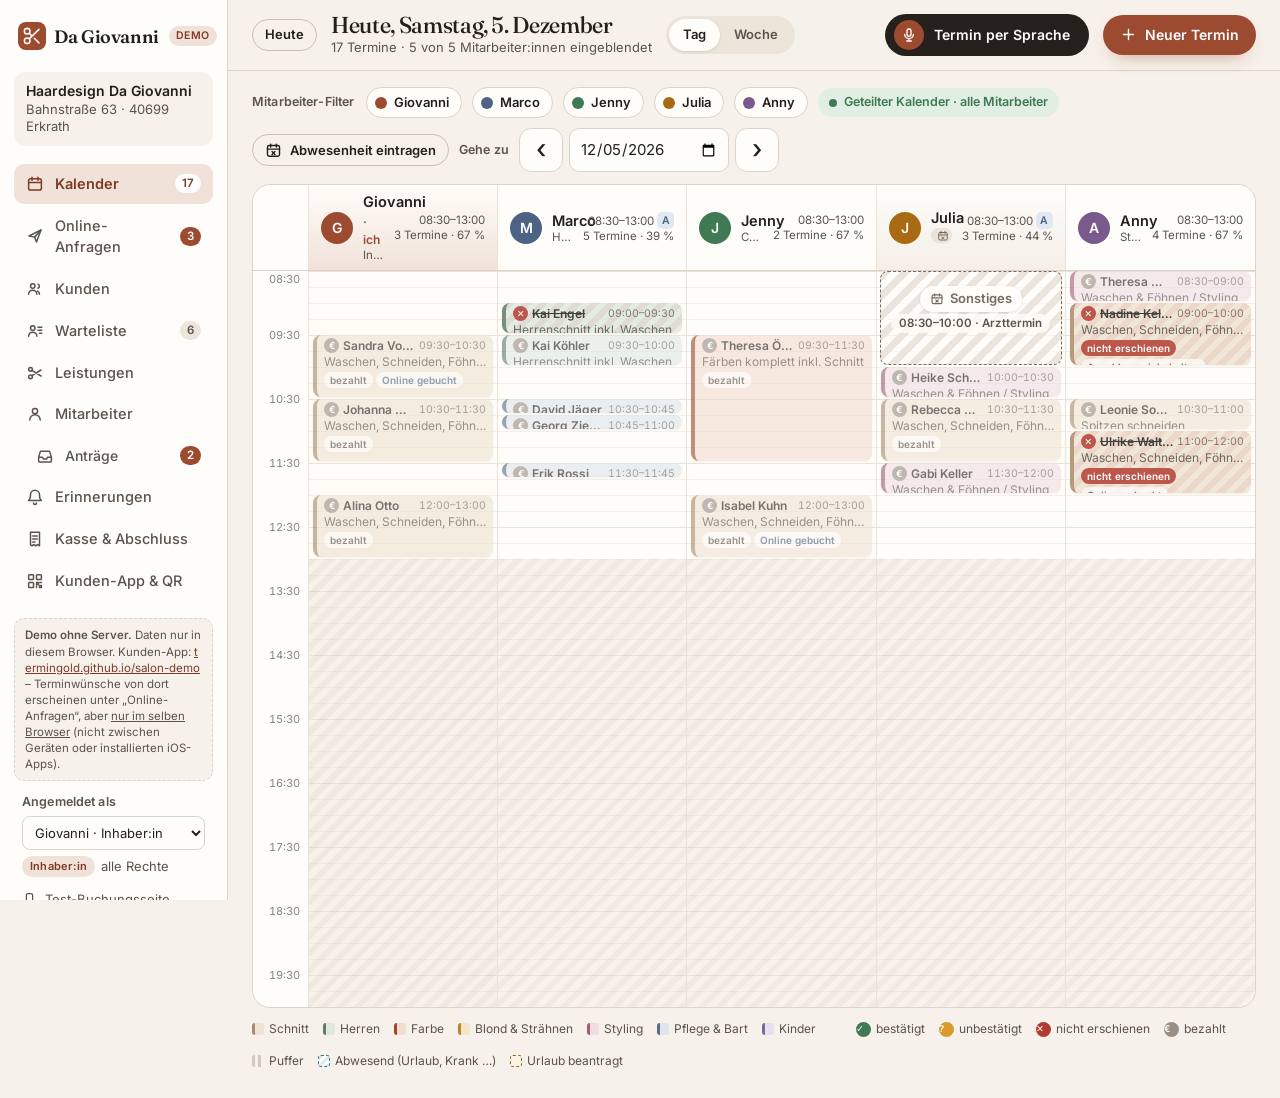
==== salon.html @ 48221ad3 "Demo-Veröffentlichung unter termingold.github.io/salon-team-demo" ====
<!doctype html><html lang="de"><head><meta charset="utf-8"><meta content="width=device-width,initial-scale=1" name="viewport"><title>Team-Kalender – Haardesign Da Giovanni (Demo)</title><meta content="noindex, nofollow" name="robots"><meta content="#F6F1EA" name="theme-color"><link href="manifest.webmanifest" rel="manifest"><link href="icons/favicon-48.png" rel="icon" sizes="48x48" type="image/png"><link href="icons/apple-touch-icon.png" rel="apple-touch-icon"><meta content="yes" name="apple-mobile-web-app-capable"><meta content="yes" name="mobile-web-app-capable"><meta content="DG Team" name="apple-mobile-web-app-title"><link href="css/fonts.css" rel="stylesheet"><link href="css/style.css" rel="stylesheet"><link href="css/theme-glass.css" rel="stylesheet"><script src="js/theme.js" data-key="dg-team-design"></script></head><body><svg aria-hidden="true" focusable="false" height="0" style="position:absolute" width="0"><symbol id="logo" viewBox="0 0 32 32"><rect height="32" rx="9" width="32" fill="#9C4A30"/><g fill="none" stroke="#FFFDF9" stroke-linecap="round" stroke-linejoin="round" stroke-width="1.8"><circle cx="10.5" cy="10.5" r="3.2"/><circle cx="10.5" cy="21.5" r="3.2"/><path d="M24 8.5L13 19M18.6 18.6L24 24M13 13l3 3"/></g></symbol></svg><div class="app"><aside class="sidebar no-print"><a href="index.html" title="Zur Startseite" class="brand"><svg aria-hidden="true" class="brand-mark"><use href="#logo"/></svg><span>Da Giovanni</span><em class="demo-badge">Demo</em></a><div class="salon-chip"><b data-salon-name>Haardesign Da Giovanni</b><span class="muted" data-salon-address></span></div><nav aria-label="Bereiche" class="nav" id="nav"></nav><p class="demo-hint" id="demo-hint"><b>Demo ohne Server.</b> <span class="dh-long">Daten nur in diesem Browser. Kunden-App: </span><span class="dh-short">Kunden-App: </span><a href="https://termingold.github.io/salon-demo/" rel="noopener" target="_blank" data-customer-app data-customer-app-text>termingold.github.io/salon-demo</a><span class="dh-long"> – Terminwünsche von dort erscheinen unter „Online-Anfragen“, aber <u>nur im selben Browser</u> (nicht zwischen Geräten oder installierten iOS-Apps).</span><span class="dh-short"> · Abgleich nur im selben Browser</span></p><div class="sidebar-foot"><div class="me-select"><label class="label" for="me">Angemeldet als</label><select id="me"></select></div><a href="buchen.html" rel="noopener" target="_blank"><svg fill="none" stroke="currentColor" stroke-linecap="round" stroke-linejoin="round" stroke-width="2" viewBox="0 0 24 24"><rect height="19" rx="2.5" width="10" x="7" y="2.5"/><path d="M11 18.5h2"/></svg><span>Test-Buchungsseite</span></a> <a href="https://termingold.github.io/salon-demo/" rel="noopener" target="_blank" data-customer-app><svg fill="none" stroke="currentColor" stroke-linecap="round" stroke-linejoin="round" stroke-width="2" viewBox="0 0 24 24"><path d="M14 4h6v6M20 4l-9 9M18 14v5a1 1 0 0 1-1 1H5a1 1 0 0 1-1-1V7a1 1 0 0 1 1-1h5"/></svg><span>Kunden-App öffnen</span></a> <a href="#" id="design-btn" data-theme-open title="Design wählen: Klassisch oder Glas"><svg fill="none" stroke="currentColor" stroke-linecap="round" stroke-linejoin="round" stroke-width="2" viewBox="0 0 24 24"><path d="M12 3a9 9 0 1 0 0 18c1.1 0 1.8-.8 1.8-1.8 0-.5-.2-.9-.5-1.2-.3-.3-.5-.7-.5-1.2 0-1 .8-1.8 1.8-1.8H17a4 4 0 0 0 4-4c0-4.4-4-8-9-8z"/><circle cx="7.5" cy="11" r="1.2"/><circle cx="10.5" cy="7.2" r="1.2"/><circle cx="15" cy="7.8" r="1.2"/></svg><span>Design: <b data-theme-label>Klassisch</b></span></a> <a href="#" id="reset-demo"><svg fill="none" stroke="currentColor" stroke-linecap="round" stroke-linejoin="round" stroke-width="2" viewBox="0 0 24 24"><path d="M4 12a8 8 0 1 0 2.3-5.6"/><path d="M4 4v4.5h4.5"/></svg><span>Demo zurücksetzen</span></a></div></aside><div class="main"><header class="topbar no-print" id="topbar"></header><main id="views"><section class="view" id="view-kalender"></section><section class="view" id="view-anfragen" hidden></section><section class="view" id="view-kunden" hidden></section><section class="view" id="view-warteliste" hidden></section><section class="view" id="view-leistungen" hidden></section><section class="view" id="view-mitarbeiter" hidden></section><section class="view" id="view-antraege" hidden></section><section class="view" id="view-erinnerungen" hidden></section><section class="view" id="view-kasse" hidden></section><section class="view" id="view-qr" hidden></section></main></div></div><div id="modal-root"></div><div class="toasts" aria-live="polite" id="toasts"></div><script src="js/config.js"></script><script src="js/data.js"></script><script src="js/parser.js"></script><script src="js/voice.js"></script><script src="js/vendor/qrcode.js"></script><script src="js/salon.js"></script></body></html>
---- css/fonts.css ----
@font-face{font-family:Fraunces;font-style:normal;font-weight:400 600;font-display:swap;src:url(../assets/fonts/fraunces-latin-ext.woff2) format('woff2');unicode-range:U+0100-02BA,U+02BD-02C5,U+02C7-02CC,U+02CE-02D7,U+02DD-02FF,U+0304,U+0308,U+0329,U+1D00-1DBF,U+1E00-1E9F,U+1EF2-1EFF,U+2020,U+20A0-20AB,U+20AD-20C4,U+2113,U+2C60-2C7F,U+A720-A7FF}@font-face{font-family:Fraunces;font-style:normal;font-weight:400 600;font-display:swap;src:url(../assets/fonts/fraunces-latin.woff2) format('woff2');unicode-range:U+0000-00FF,U+0131,U+0152-0153,U+02BB-02BC,U+02C6,U+02DA,U+02DC,U+0304,U+0308,U+0329,U+2000-206F,U+20AC,U+2122,U+2191,U+2193,U+2212,U+2215,U+FEFF,U+FFFD}@font-face{font-family:Inter;font-style:normal;font-weight:400 600;font-display:swap;src:url(../assets/fonts/inter-latin-ext.woff2) format('woff2');unicode-range:U+0100-02BA,U+02BD-02C5,U+02C7-02CC,U+02CE-02D7,U+02DD-02FF,U+0304,U+0308,U+0329,U+1D00-1DBF,U+1E00-1E9F,U+1EF2-1EFF,U+2020,U+20A0-20AB,U+20AD-20C4,U+2113,U+2C60-2C7F,U+A720-A7FF}@font-face{font-family:Inter;font-style:normal;font-weight:400 600;font-display:swap;src:url(../assets/fonts/inter-latin.woff2) format('woff2');unicode-range:U+0000-00FF,U+0131,U+0152-0153,U+02BB-02BC,U+02C6,U+02DA,U+02DC,U+0304,U+0308,U+0329,U+2000-206F,U+20AC,U+2122,U+2191,U+2193,U+2212,U+2215,U+FEFF,U+FFFD}
---- css/style.css ----
:root{--bg:#F6F1EA;--bg-deep:#EDE5DA;--surface:#FFFDF9;--ink:#241F1C;--ink-soft:#5C534B;--ink-mute:#8C8076;--line:#DDD3C6;--line-soft:#EAE2D7;--accent:#9C4A30;--accent-ink:#7E3A25;--accent-tint:#F1E2D9;--dark:#26201C;--ok:#3F7A55;--ok-tint:#E1EEE4;--warn:#A86A12;--warn-tint:#FBEFD6;--bad:#B23A2E;--bad-tint:#F7DEDA;--info:#4D6385;--info-tint:#E1E8F2;--radius:18px;--radius-sm:12px;--radius-xs:8px;--shadow:0 1px 2px rgba(36,31,28,.04),0 12px 32px -12px rgba(36,31,28,.14);--shadow-lg:0 30px 80px -20px rgba(36,31,28,.35),0 0 0 1px rgba(36,31,28,.06);--font-display:"Fraunces",Georgia,"Times New Roman",serif;--font-body:"Inter",system-ui,-apple-system,"Segoe UI",Roboto,sans-serif;--row:16px;--abs-urlaub:#3F7480;--abs-urlaub-t:#DCEAEC;--abs-krank:#B23A2E;--abs-krank-t:#F7DEDA;--abs-fortbildung:#5F6396;--abs-fortbildung-t:#E3E3F1;--abs-sonstiges:#776B60;--abs-sonstiges-t:#EAE3DA;--pend:#8A6A2E;--pend-t:#FBF3E2}*,::after,::before{box-sizing:border-box}body,html,p{margin:0}body{background:var(--bg);color:var(--ink);font-family:var(--font-body);font-size:15px;line-height:1.5;-webkit-font-smoothing:antialiased}h1,h2,h3,h4{font-family:var(--font-display);font-weight:500;letter-spacing:-.015em;line-height:1.15;margin:0;font-variation-settings:"opsz" 72}a{color:inherit}button,input,select,textarea{font:inherit;color:inherit}:focus-visible{outline:3px solid var(--accent);outline-offset:2px;border-radius:6px}.sr-only{position:absolute;width:1px;height:1px;overflow:hidden;clip:rect(0 0 0 0);white-space:nowrap}.muted{color:var(--ink-soft)}.small{font-size:13px}.tnum{font-variant-numeric:tabular-nums}.eyebrow{display:inline-flex;align-items:center;gap:10px;font-size:12px;font-weight:600;letter-spacing:.12em;text-transform:uppercase;color:var(--accent)}.eyebrow::before{content:"";width:18px;height:1.5px;background:currentColor}.btn{display:inline-flex;align-items:center;justify-content:center;gap:8px;min-height:40px;padding:0 16px;border-radius:999px;border:1.5px solid transparent;font:600 14px/1 var(--font-body);text-decoration:none;white-space:nowrap;cursor:pointer;background:0 0;transition:background-color .15s,color .15s,border-color .15s,transform .15s,box-shadow .15s}.btn svg{width:17px;height:17px;flex:none}.btn-primary{background:var(--accent);color:#fff;box-shadow:0 8px 20px -12px rgba(156,74,48,.8)}.btn-primary:hover{background:var(--accent-ink)}.btn-primary:disabled{background:#c9b5a8;box-shadow:none;cursor:not-allowed}.btn-ghost{border-color:#cdbfae;color:var(--ink);background:0 0}.btn-ghost:hover{border-color:var(--ink);background:rgba(255,253,249,.7)}.btn-dark{background:var(--dark);color:var(--bg)}.btn-dark:hover{background:#000}.btn-soft{background:var(--accent-tint);color:var(--accent-ink)}.btn-soft:hover{background:#ead2c5}.btn-danger{border-color:#e2b3ac;color:var(--bad)}.btn-danger:hover{background:var(--bad-tint)}.btn-ok{background:var(--ok);color:#fff}.btn-sm{min-height:32px;padding:0 12px;font-size:13px}.btn-lg{min-height:50px;padding:0 24px;font-size:16px}.btn-block{width:100%}.icon-btn{width:38px;height:38px;border-radius:12px;border:1px solid var(--line);background:var(--surface);display:inline-grid;place-items:center;cursor:pointer;padding:0}.icon-btn:hover{border-color:#bfb2a3}.icon-btn svg{width:18px;height:18px}.field{display:flex;flex-direction:column;gap:6px;min-width:0;position:relative}.field>label,.label{font-size:12.5px;font-weight:600;color:var(--ink-soft);letter-spacing:.01em}.input,select.input,textarea.input{width:100%;min-height:42px;padding:9px 12px;border-radius:10px;border:1.5px solid var(--line);background:var(--surface);outline:0;transition:border-color .15s,box-shadow .15s}textarea.input{min-height:74px;resize:vertical;line-height:1.45}.input:focus{border-color:var(--accent);box-shadow:0 0 0 3px rgba(156,74,48,.14)}.field .hint{font-size:12px;color:var(--ink-soft)}.field.is-recognized .input{border-color:#9dc2a8;background:#f7fbf7}.field.is-recognized .hint{color:var(--ok)}.field.is-missing .input{border-color:#e3b65e;background:var(--warn-tint)}.field.is-missing>label::after{content:" · nicht erkannt – bitte ergänzen";color:var(--warn);font-weight:600}.field.is-suggested>label::after{content:" · Vorschlag – bitte prüfen";color:var(--warn);font-weight:600}.field.is-suggested .input{border-color:#e3b65e}.grid-2{display:grid;grid-template-columns:1fr 1fr;gap:14px}.grid-3{display:grid;grid-template-columns:1fr 1fr 1fr;gap:14px}.check{display:inline-flex;align-items:center;gap:8px;font-size:14px;cursor:pointer}.check input{width:18px;height:18px;accent-color:var(--accent)}.badge{display:inline-flex;align-items:center;gap:5px;padding:2px 9px;border-radius:999px;font-size:12px;font-weight:600;line-height:1.6;white-space:nowrap;background:var(--bg-deep);color:var(--ink-soft)}.badge.ok{background:var(--ok-tint);color:var(--ok)}.badge.warn{background:var(--warn-tint);color:var(--warn)}.badge.bad{background:var(--bad-tint);color:var(--bad)}.badge.info{background:var(--info-tint);color:var(--info)}.badge.accent{background:var(--accent-tint);color:var(--accent-ink)}.badge.dark{background:var(--dark);color:var(--bg)}.dot{width:10px;height:10px;border-radius:50%;display:inline-block;flex:none}.card{background:var(--surface);border:1px solid var(--line);border-radius:var(--radius)}.card-pad{padding:22px 24px}.notice{display:flex;gap:12px;align-items:flex-start;padding:12px 14px;border-radius:12px;font-size:14px;background:var(--bg-deep)}.notice svg{width:18px;height:18px;flex:none;margin-top:1px}.notice.ok{background:var(--ok-tint);color:#2b5c3d}.notice.warn{background:var(--warn-tint);color:#7a4c08}.notice.bad{background:var(--bad-tint);color:#8e2b21}.notice.info{background:var(--info-tint);color:#34496a}.notice.accent{background:var(--accent-tint);color:var(--accent-ink)}.notice strong{font-weight:600}.toasts{position:fixed;right:20px;bottom:20px;display:flex;flex-direction:column;gap:10px;z-index:200}.toast{background:var(--dark);color:var(--bg);padding:12px 16px;border-radius:12px;box-shadow:var(--shadow-lg);font-size:14px;max-width:380px;animation:.25s toastIn;display:flex;gap:10px;align-items:flex-start}.toast b{color:#f1c7b5;font-weight:600}@keyframes toastIn{from{transform:translateY(10px);opacity:0}to{transform:none;opacity:1}}.modal-backdrop{position:fixed;inset:0;background:rgba(38,32,28,.45);backdrop-filter:blur(2px);display:flex;align-items:flex-start;justify-content:center;padding:40px 20px;overflow-y:auto;z-index:100}.modal{background:var(--surface);border-radius:22px;box-shadow:var(--shadow-lg);width:100%;max-width:720px;animation:.2s modalIn}.modal.wide{max-width:920px}.modal.narrow{max-width:520px}@keyframes modalIn{from{transform:translateY(12px) scale(.99);opacity:0}to{transform:none;opacity:1}}.modal-head{display:flex;align-items:flex-start;justify-content:space-between;gap:16px;padding:22px 26px 6px}.modal-head h2{font-size:26px}.modal-body{padding:14px 26px 22px;display:flex;flex-direction:column;gap:16px}.modal-foot{display:flex;justify-content:flex-end;align-items:center;gap:10px;padding:16px 26px 22px;border-top:1px solid var(--line-soft);flex-wrap:wrap}.modal-foot .spacer{flex:1}.app{display:grid;grid-template-columns:228px minmax(0,1fr);min-height:100vh;min-height:100dvh}.sidebar{background:var(--surface);border-right:1px solid var(--line);padding:18px 14px;display:flex;flex-direction:column;gap:18px;position:sticky;top:0;height:100vh;height:100dvh}.brand{display:inline-flex;align-items:center;gap:10px;text-decoration:none;font-family:var(--font-display);font-size:22px;font-weight:600;letter-spacing:-.02em;padding:4px 8px}.brand-mark{width:28px;height:28px;flex:none}.salon-chip{padding:10px 12px;border-radius:12px;background:var(--bg);font-size:13px;line-height:1.35}.salon-chip b{display:block;font-weight:600;font-size:14px}.nav{display:flex;flex-direction:column;gap:2px}.nav button{display:flex;align-items:center;gap:11px;width:100%;text-align:left;padding:9px 12px;border-radius:10px;border:0;background:0 0;cursor:pointer;font-weight:500;color:var(--ink-soft);font-size:14.5px}.nav button svg{width:18px;height:18px;flex:none}.nav button:hover{background:var(--bg);color:var(--ink)}.nav button.active{background:var(--accent-tint);color:var(--accent-ink);font-weight:600}.nav .count{margin-left:auto;font-size:11.5px;font-weight:600;background:var(--bg-deep);color:var(--ink-soft);padding:1px 7px;border-radius:999px}.nav button.active .count{background:#fff;color:var(--accent-ink)}.sidebar-foot{margin-top:auto;display:flex;flex-direction:column;gap:8px;font-size:13px}.sidebar-foot a{color:var(--ink-soft);text-decoration:none;display:flex;align-items:center;gap:8px;padding:5px 8px;border-radius:8px}.sidebar-foot a:hover{color:var(--ink);background:var(--bg)}.sidebar-foot svg{width:15px;height:15px}.me-select{display:flex;flex-direction:column;gap:4px;padding:0 8px}.me-select select{min-height:34px;padding:4px 8px;border-radius:8px;border:1px solid var(--line);background:var(--surface);font-size:13px}.main{min-width:0;display:flex;flex-direction:column}.topbar{display:flex;align-items:center;gap:14px;padding:12px 24px;border-bottom:1px solid var(--line);background:rgba(246,241,234,.92);backdrop-filter:blur(10px);position:sticky;top:0;z-index:20;min-height:64px;flex-wrap:wrap}.topbar h1{white-space:nowrap}.topbar .sub{font-size:13px;color:var(--ink-soft)}.topbar .grow{flex:1}.seg{display:inline-flex;background:var(--bg-deep);border-radius:999px;padding:3px}.seg button{border:0;background:0 0;padding:6px 14px;border-radius:999px;font-weight:600;font-size:13px;cursor:pointer;color:var(--ink-soft)}.seg button.active{background:var(--surface);color:var(--ink);box-shadow:0 1px 3px rgba(36,31,28,.12)}.daynav{display:inline-flex;align-items:center;gap:6px}.shared-badge{display:inline-flex;align-items:center;gap:7px;font-size:12.5px;font-weight:600;color:var(--ok);background:var(--ok-tint);padding:5px 11px;border-radius:999px;white-space:nowrap}.shared-badge .pulse{width:8px;height:8px;border-radius:50%;background:var(--ok);box-shadow:0 0 0 0 rgba(63,122,85,.5);animation:2s infinite pulse}@keyframes pulse{0%{box-shadow:0 0 0 0 rgba(63,122,85,.45)}70%{box-shadow:0 0 0 7px rgba(63,122,85,0)}100%{box-shadow:0 0 0 0 rgba(63,122,85,0)}}.btn-voice{background:var(--dark);color:#fff;min-height:42px;padding:0 18px 0 8px;gap:10px}.btn-voice .mic{width:30px;height:30px;border-radius:50%;background:var(--accent);display:grid;place-items:center}.btn-voice .mic svg{width:16px;height:16px}.btn-voice:hover{background:#000}.view{padding:16px 24px 28px;min-width:0}.view[hidden]{display:none}.toolbar{display:flex;align-items:center;gap:10px;flex-wrap:wrap;margin-bottom:12px}.toolbar .label{margin-right:2px}.chip{display:inline-flex;align-items:center;gap:7px;padding:5px 12px 5px 8px;border-radius:999px;border:1.5px solid var(--line);background:var(--surface);font-size:13px;font-weight:600;cursor:pointer;user-select:none}.chip.off{opacity:.45;background:0 0}.chip .dot{width:12px;height:12px}.legend{display:flex;gap:14px;flex-wrap:wrap;font-size:12px;color:var(--ink-soft);align-items:center}.legend span{display:inline-flex;align-items:center;gap:5px}.legend i{width:12px;height:12px;border-radius:3px;display:inline-block;border-left:3px solid}.cal{background:var(--surface);border:1px solid var(--line);border-radius:var(--radius);overflow:clip}.cal-head{display:grid;border-bottom:1px solid var(--line);background:var(--surface);position:sticky;top:64px;z-index:5}.cal-head .gutter{border-right:1px solid var(--line-soft)}.col-head{padding:8px 12px;border-right:1px solid var(--line-soft);display:flex;align-items:center;gap:10px;min-width:0}.col-head:last-child{border-right:0}.col-head .avatar{width:32px;height:32px;border-radius:50%;color:#fff;display:grid;place-items:center;font-weight:600;font-size:14px;flex:none}.col-head .who{min-width:0;line-height:1.25}.col-head .who b{display:block;font-size:14.5px;font-weight:600}.col-head .who span{font-size:11.5px;color:var(--ink-soft);white-space:nowrap;overflow:hidden;text-overflow:ellipsis;display:block}.col-head .load{margin-left:auto;font-size:11.5px;color:var(--ink-soft);text-align:right;line-height:1.3;white-space:nowrap}.col-head.me{background:linear-gradient(0deg,var(--accent-tint),var(--surface))}.col-head.me .who b::after{content:" · ich";color:var(--accent);font-weight:600;font-size:12px}.cal-body{display:grid;position:relative}.gutter-times{position:relative;border-right:1px solid var(--line-soft);background:var(--surface)}.gutter-times span{position:absolute;right:8px;font-size:11px;color:var(--ink-mute);transform:translateY(-50%);font-variant-numeric:tabular-nums}.gutter-times span:first-child{transform:none}.col{position:relative;border-right:1px solid var(--line-soft);cursor:copy;background-image:linear-gradient(to bottom,var(--line-soft) 1px,transparent 1px),linear-gradient(to bottom,#f3eee7 1px,transparent 1px);background-size:100% calc(var(--row) * 4),100% var(--row)}.col:last-child{border-right:0}.col.me{background-color:#fffbf6}.offtime{position:absolute;left:0;right:0;background:repeating-linear-gradient(135deg,rgba(221,211,198,.45) 0 6px,rgba(237,229,218,.45) 6px 12px);pointer-events:none}.break{position:absolute;left:4px;right:4px;border-radius:8px;background:repeating-linear-gradient(135deg,#efe8de 0 6px,#f7f2eb 6px 12px);border:1px dashed #cdbfae;font-size:11px;color:var(--ink-soft);padding:2px 8px;display:flex;align-items:center;gap:5px;pointer-events:none;font-weight:600}.closed-day{position:absolute;inset:0;display:grid;place-items:center;color:var(--ink-soft);font-weight:600;font-size:13px}.hover-slot{position:absolute;left:3px;right:3px;height:var(--row);border-radius:6px;background:rgba(156,74,48,.1);border:1px dashed rgba(156,74,48,.5);pointer-events:none;font-size:10.5px;color:var(--accent-ink);padding:0 6px;line-height:calc(var(--row) - 2px);font-weight:600;display:none}.col:hover .hover-slot{display:block}.now-line{position:absolute;left:0;right:0;height:2px;background:var(--accent);z-index:4;pointer-events:none}.now-line::before{content:"";position:absolute;left:-5px;top:-4px;width:10px;height:10px;border-radius:50%;background:var(--accent)}.appt{position:absolute;left:4px;right:4px;border-radius:8px;border-left:4px solid;padding:3px 7px 2px;overflow:hidden;cursor:pointer;z-index:2;box-shadow:0 1px 2px rgba(36,31,28,.08);transition:transform .12s,box-shadow .12s;font-size:12px;line-height:1.28}.appt:hover{transform:translateY(-1px);box-shadow:0 6px 16px -6px rgba(36,31,28,.35);z-index:3}.appt .t{display:flex;align-items:center;gap:4px;min-width:0}.appt .name{font-weight:600;white-space:nowrap;overflow:hidden;text-overflow:ellipsis;min-width:0;flex:1}.appt .time{font-size:10.5px;color:rgba(36,31,28,.62);font-variant-numeric:tabular-nums;flex:none}.appt .svc{color:rgba(36,31,28,.75);white-space:nowrap;overflow:hidden;text-overflow:ellipsis}.appt .badges{display:flex;flex-wrap:wrap;gap:3px;margin-top:3px}.appt .b{font-size:10px;font-weight:600;padding:0 6px;border-radius:999px;line-height:16px;white-space:nowrap;background:rgba(255,255,255,.7)}.appt .b.ok{color:var(--ok)}.appt .b.warn{color:var(--warn)}.appt .b.bad{color:#fff;background:var(--bad)}.appt .b.dep{color:var(--accent-ink)}.appt .b.on{color:var(--info)}.appt .b.done{color:var(--ink-soft)}.appt .ico{flex:none;width:15px;height:15px;border-radius:50%;display:grid;place-items:center;font-size:9.5px;font-weight:700;color:#fff}.appt .ico.ok{background:var(--ok)}.appt .ico.warn{background:#d89a2b}.appt .ico.bad{background:var(--bad)}.appt .ico.done{background:#9a8f84}.appt.noshow{background-image:repeating-linear-gradient(135deg,rgba(178,58,46,.1) 0 6px,transparent 6px 12px)!important;opacity:.85}.appt.noshow .name{text-decoration:line-through}.appt.done{opacity:.62}.appt.flash{animation:1.6s 2 flash}@keyframes flash{0%,100%{box-shadow:0 0 0 0 rgba(156,74,48,0)}50%{box-shadow:0 0 0 4px rgba(156,74,48,.45)}}.appt-buffer{position:absolute;left:8px;right:8px;background:repeating-linear-gradient(90deg,rgba(140,128,118,.25) 0 3px,transparent 3px 6px);border-radius:0 0 6px 6px;pointer-events:none;z-index:1}.cal.week .appt{left:1px;right:1px;padding:2px 4px;font-size:10.5px;border-left-width:3px;border-radius:5px}.cal.week .col-head{padding:8px;cursor:pointer;flex-direction:column;align-items:flex-start;gap:4px}.cal.week .col-head:hover{background:var(--bg)}.cal.week .col-head.today b{color:var(--accent)}.week-lanes{display:grid;height:100%}.week-lane{position:relative;border-right:1px dotted #efe8de}.week-lane:last-child{border-right:0}.lane-dots{display:flex;gap:3px}.table{width:100%;border-collapse:separate;border-spacing:0;background:var(--surface);border:1px solid var(--line);border-radius:var(--radius);overflow:hidden;font-size:14px}.table th{text-align:left;font-size:12px;text-transform:uppercase;letter-spacing:.06em;color:var(--ink-soft);font-weight:600;padding:11px 14px;background:var(--bg);border-bottom:1px solid var(--line)}.table td{padding:11px 14px;border-bottom:1px solid var(--line-soft);vertical-align:middle}.table tr:last-child td{border-bottom:0}.table tr.click{cursor:pointer}.table tr.click:hover td{background:#fbf7f1}.section-title{display:flex;align-items:flex-end;justify-content:space-between;gap:16px;margin:4px 0 16px}.section-title h2{font-size:30px}.section-title p{color:var(--ink-soft);margin-top:4px;max-width:60ch}.split{display:grid;grid-template-columns:320px minmax(0,1fr);gap:20px;align-items:start}.cust-list{display:flex;flex-direction:column;max-height:calc(100vh - 190px);overflow:auto}.cust-item{display:flex;align-items:center;gap:12px;padding:10px 14px;border-bottom:1px solid var(--line-soft);cursor:pointer;background:0 0;border-left:0;border-right:0;border-top:0;text-align:left;width:100%}.cust-item:hover{background:#fbf7f1}.cust-item.active{background:var(--accent-tint)}.cust-item .av{width:34px;height:34px;border-radius:50%;background:var(--bg-deep);display:grid;place-items:center;font-weight:600;font-size:13px;color:var(--ink-soft);flex:none}.cust-item .nm{font-weight:600;font-size:14px}.cust-item .sub{font-size:12px;color:var(--ink-soft)}.cust-card{display:flex;flex-direction:column;gap:18px}.cust-head{display:flex;gap:18px;align-items:center}.cust-head .av{width:64px;height:64px;border-radius:50%;background:var(--accent-tint);color:var(--accent);display:grid;place-items:center;font-family:var(--font-display);font-size:26px;flex:none}.cust-head h2{font-size:32px}.kv{display:grid;grid-template-columns:repeat(4,minmax(0,1fr));gap:12px}.kv div{background:var(--bg);border-radius:12px;padding:10px 14px}.kv b{display:block;font-family:var(--font-display);font-size:22px;font-weight:500}.kv span{font-size:12px;color:var(--ink-soft)}.formula{border:1px solid var(--line);border-radius:14px;overflow:hidden}.formula-head{display:flex;justify-content:space-between;align-items:center;padding:12px 16px;background:var(--bg);border-bottom:1px solid var(--line);gap:10px}.formula-grid{display:grid;grid-template-columns:repeat(3,minmax(0,1fr))}.formula-grid div{padding:10px 16px;border-right:1px solid var(--line-soft);border-bottom:1px solid var(--line-soft)}.formula-grid div:nth-child(3n){border-right:0}.formula-grid dt{font-size:11.5px;text-transform:uppercase;letter-spacing:.06em;color:var(--ink-soft);font-weight:600}.formula-grid dd{margin:2px 0 0;font-weight:500}.formula-grid .wide{grid-column:1/-1;border-right:0}.history{display:flex;flex-direction:column}.history .h-item{display:grid;grid-template-columns:96px 1fr auto;gap:12px;padding:9px 0;border-bottom:1px dashed var(--line);font-size:14px;align-items:center}.history .h-item:last-child{border-bottom:0}details.versions summary{cursor:pointer;font-weight:600;font-size:13.5px;color:var(--accent-ink);padding:10px 16px}details.versions .ver{padding:10px 16px;border-top:1px dashed var(--line);font-size:13.5px}.allergy{border-left:4px solid var(--bad)}.outbox{display:grid;grid-template-columns:repeat(auto-fill,minmax(330px,1fr));gap:14px}.msg-card{background:#efe7dc;border-radius:16px;padding:14px;display:flex;flex-direction:column;gap:8px;border:1px solid var(--line)}.msg-meta{display:flex;justify-content:space-between;align-items:center;font-size:12px;color:var(--ink-soft);gap:6px;flex-wrap:wrap}.bubble{background:var(--surface);border-radius:4px 16px 16px;padding:10px 12px;font-size:13.5px;line-height:1.45;box-shadow:0 1px 1px rgba(36,31,28,.06)}.bubble-title{font-size:11.5px;font-weight:600;color:var(--accent);margin-bottom:2px}.bubble-actions{display:grid;grid-template-columns:1fr 1fr;gap:6px}.bubble-actions button{border:0;border-radius:10px;padding:8px;font-weight:600;font-size:13px;background:var(--surface);cursor:pointer}.bubble-actions .confirm{background:var(--accent);color:#fff}.voice-stage{display:flex;flex-direction:column;align-items:center;gap:12px;padding:8px 0 4px;text-align:center}.mic-big{width:92px;height:92px;border-radius:50%;border:0;background:var(--accent);color:#fff;display:grid;place-items:center;cursor:pointer;box-shadow:0 14px 30px -12px rgba(156,74,48,.8);transition:transform .15s}.mic-big svg{width:38px;height:38px}.mic-big:hover{transform:scale(1.04)}.mic-big.listening{background:var(--bad);animation:1.4s infinite micPulse}.mic-big:disabled{background:#c9b5a8;box-shadow:none;cursor:not-allowed}@keyframes micPulse{0%{box-shadow:0 0 0 0 rgba(178,58,46,.5)}70%{box-shadow:0 0 0 18px rgba(178,58,46,0)}100%{box-shadow:0 0 0 0 rgba(178,58,46,0)}}.transcript{width:100%;min-height:64px;border-radius:14px;background:var(--bg);padding:14px 16px;font-size:18px;font-family:var(--font-display);text-align:left;line-height:1.4}.transcript .interim{color:var(--ink-mute)}.transcript .placeholder{color:var(--ink-mute);font-family:var(--font-body);font-size:14px}.example-chips{display:flex;flex-wrap:wrap;gap:8px}.example-chips button{border:1px solid var(--line);background:var(--bg);border-radius:999px;padding:6px 12px;font-size:13px;cursor:pointer;text-align:left}.example-chips button:hover{border-color:var(--accent);color:var(--accent-ink)}.parsed-banner{border-radius:14px;background:var(--bg);padding:12px 16px;display:flex;flex-direction:column;gap:8px}.parsed-banner q{font-family:var(--font-display);font-size:16.5px;quotes:"„" "“"}.parsed-tags{display:flex;flex-wrap:wrap;gap:6px}.appt-head{display:flex;gap:14px;align-items:stretch}.appt-head .bar{width:6px;border-radius:6px;flex:none}.detail-grid{display:grid;grid-template-columns:repeat(3,minmax(0,1fr));gap:10px}.detail-grid div{background:var(--bg);border-radius:12px;padding:10px 14px}.detail-grid dt{font-size:11.5px;color:var(--ink-soft);font-weight:600;text-transform:uppercase;letter-spacing:.05em}.detail-grid dd{margin:2px 0 0;font-weight:600}.check-box{border-radius:12px;padding:10px 14px;font-size:14px;display:flex;gap:10px;align-items:flex-start}.suggest{display:flex;flex-wrap:wrap;gap:6px;margin-top:6px}.suggest button{border:1px solid #c9dccd;background:#fff;color:var(--ok);border-radius:999px;padding:3px 10px;font-size:12.5px;font-weight:600;cursor:pointer}.cust-suggest{position:absolute;top:100%;left:0;right:0;background:var(--surface);border:1px solid var(--line);border-radius:12px;box-shadow:var(--shadow);z-index:10;margin-top:4px;max-height:240px;overflow:auto}.cust-suggest button{display:flex;justify-content:space-between;width:100%;padding:9px 12px;border:0;background:0 0;cursor:pointer;text-align:left;font-size:14px;gap:10px}.cust-suggest button.hl,.cust-suggest button:hover{background:var(--bg)}.cust-selected{display:flex;align-items:center;gap:10px;padding:8px 10px 8px 12px;border-radius:10px;border:1.5px solid var(--line);background:var(--surface);min-height:42px;flex-wrap:wrap}.wl-row{display:flex;align-items:center;gap:12px;padding:10px 12px;border-radius:12px;background:var(--bg)}.wl-row .grow{flex:1;min-width:0}.stat-grid{display:grid;grid-template-columns:repeat(4,minmax(0,1fr));gap:14px}.stat{background:var(--surface);border:1px solid var(--line);border-radius:16px;padding:16px 18px}.stat b{display:block;font-family:var(--font-display);font-size:30px;font-weight:500}.stat span{font-size:13px;color:var(--ink-soft)}.staff-grid{display:grid;grid-template-columns:repeat(auto-fill,minmax(280px,1fr));gap:16px}.hours-table{width:100%;font-size:13.5px;border-collapse:collapse}.hours-table td{padding:3px 0}.qr-wrap{display:grid;grid-template-columns:minmax(0,1.2fr) minmax(0,1fr);gap:20px;align-items:start}.qr-poster{background:var(--bg);border-radius:18px;padding:28px;text-align:center;display:flex;flex-direction:column;align-items:center;gap:14px;border:1px solid var(--line)}.qr-poster .qr-canvas,.qr-poster img{width:260px;height:260px;background:#fff;padding:14px;border-radius:16px;border:1px solid var(--line)}.qr-poster h3{font-size:28px}.code{font-family:ui-monospace,SFMono-Regular,Menlo,monospace;font-size:12.5px;background:var(--bg-deep);padding:2px 6px;border-radius:6px}pre.code{padding:10px 12px;white-space:pre-wrap;display:block}@media (max-width:1100px){.app{grid-template-columns:72px minmax(0,1fr)}.me-select,.nav button span:not(.count),.salon-chip,.sidebar .brand span,.sidebar-foot a span{display:none}.qr-wrap,.split{grid-template-columns:1fr}}@media print{body *{visibility:hidden}.print-area,.print-area *{visibility:visible}.print-area{position:absolute;left:0;top:0;width:100%;border:0!important}.no-print{display:none!important}}.ico-l{width:15px;height:15px;border-radius:50%;display:inline-grid;place-items:center;font-size:9.5px;font-weight:700;color:#fff}.ico-l.ok{background:var(--ok)}.ico-l.warn{background:#d89a2b}.ico-l.bad{background:var(--bad)}.ico-l.done{background:#9a8f84}.topbar{flex-wrap:nowrap}.topbar h1{font-size:23px}.t-urlaub{--c:var(--abs-urlaub);--ct:var(--abs-urlaub-t)}.t-krank{--c:var(--abs-krank);--ct:var(--abs-krank-t)}.t-fortbildung{--c:var(--abs-fortbildung);--ct:var(--abs-fortbildung-t)}.t-sonstiges{--c:var(--abs-sonstiges);--ct:var(--abs-sonstiges-t)}.absence{position:absolute;left:3px;right:3px;border-radius:8px;border:1.5px dashed var(--c);color:var(--c);z-index:1;cursor:pointer;overflow:hidden;background:repeating-linear-gradient(135deg,color-mix(in srgb,var(--ct) 92%,transparent) 0 7px,rgba(255,253,249,.55) 7px 14px);display:flex;flex-direction:column;align-items:center;justify-content:flex-start;padding:14px 8px;gap:2px;text-align:center}.absence:hover{border-style:solid}.absence .abs-label{display:inline-flex;align-items:center;gap:6px;font-weight:700;font-size:13px;background:var(--surface);padding:3px 10px;border-radius:999px;box-shadow:0 1px 3px rgba(36,31,28,.12)}.absence .abs-label svg{width:14px;height:14px}.absence .abs-sub{font-size:11.5px;font-weight:600;color:var(--ink-soft);background:rgba(255,253,249,.8);padding:1px 8px;border-radius:999px}.absence.compact{left:1px;right:1px;border-radius:5px;padding:8px 0;border-width:1px}.absence.compact .abs-label{font-size:9.5px;padding:1px 3px;box-shadow:none;writing-mode:vertical-rl;transform:rotate(180deg);background:rgba(255,253,249,.85)}.abs-badge{display:inline-flex!important;align-items:center;gap:4px;font-size:11px!important;font-weight:700;color:var(--c)!important;background:var(--ct);padding:1px 8px 1px 6px;border-radius:999px;white-space:nowrap;max-width:100%;overflow:hidden;text-overflow:ellipsis}.abs-badge svg{width:12px;height:12px;flex:none}.col-head{position:relative}.col-head.has-abs{background:linear-gradient(0deg,rgba(234,227,218,.55),var(--surface))}.col-abs-btn{flex:none;width:26px;height:26px;border-radius:8px;border:1px solid transparent;background:0 0;color:var(--ink-mute);display:grid;place-items:center;cursor:pointer;padding:0;margin-left:-4px}.col-abs-btn svg{width:15px;height:15px}.col-abs-btn:hover,.col-head:hover .col-abs-btn{border-color:var(--line);background:var(--surface);color:var(--accent)}.lane-dots .dot.abs{box-sizing:border-box;border:2px solid}.week-abs{display:inline-flex;align-items:center;gap:4px;font-size:10.5px;font-weight:600;color:var(--abs-urlaub);white-space:nowrap;overflow:hidden;text-overflow:ellipsis;max-width:100%}.week-abs svg{width:11px;height:11px;flex:none}.legend .abs-legend{background:repeating-linear-gradient(135deg,var(--abs-urlaub-t) 0 3px,#fff 3px 6px)!important;border:1px dashed var(--abs-urlaub)!important}.icon-btn.sm{width:30px;height:30px;border-radius:9px}.icon-btn.sm svg{width:15px;height:15px}.seg-wrap{flex-wrap:wrap;border-radius:14px}.abs-ov-head{display:flex;align-items:baseline;gap:12px;flex-wrap:wrap;margin-bottom:14px}.abs-key{display:inline-flex;align-items:center;gap:6px;font-size:12px;color:var(--ink-soft);font-weight:600}.abs-key i{width:14px;height:14px;border-radius:4px;background:var(--ct);border:1.5px solid var(--c)}.abs-strip{display:flex;flex-direction:column;gap:4px;overflow-x:auto;padding-bottom:2px}.strip-row{display:grid;grid-template-columns:110px repeat(42,minmax(18px,1fr));gap:2px;align-items:center}.strip-name{display:flex;align-items:center;gap:8px;font-weight:600;font-size:13.5px}.strip-day{font-size:10.5px;text-align:center;color:var(--ink-soft);line-height:1.15;font-variant-numeric:tabular-nums}.strip-day i{display:block;font-style:normal;font-size:9.5px;color:var(--ink-mute)}.strip-day.sun{color:var(--ink-mute)}.strip-day.today{color:var(--accent);font-weight:700}.strip-cell.wk,.strip-day.wk{margin-left:4px}.strip-cell{height:24px;border-radius:5px;border:0;background:var(--bg-deep);cursor:pointer;padding:0}.strip-cell:hover{outline:2px solid var(--accent);outline-offset:1px}.strip-cell.off{background:repeating-linear-gradient(135deg,#efe8de 0 3px,#f8f4ee 3px 6px)}.strip-cell.today{box-shadow:inset 0 0 0 2px var(--accent)}.strip-cell[class*=t-]{background:var(--c)}.strip-cell.off[class*=t-]{background:repeating-linear-gradient(135deg,var(--c) 0 3px,var(--ct) 3px 6px);opacity:.7}.strip-cell.part[class*=t-]{background:linear-gradient(180deg,var(--bg-deep) 0 45%,var(--c) 45%)}.abs-row{display:flex;align-items:center;gap:10px;padding:8px 10px;border-radius:10px;background:var(--bg);margin-top:6px;flex-wrap:wrap}.abs-row .abs-who{min-width:56px}.abs-type{font-size:11.5px;font-weight:700;color:var(--c);background:var(--ct);padding:2px 9px;border-radius:999px;white-space:nowrap}.abs-when{flex:1;min-width:140px;font-size:13.5px}.abs-when .muted{font-size:12.5px}.abs-note{display:block}.abs-actions{display:inline-flex;gap:4px;margin-left:auto}button.abs-conf{border:0;cursor:pointer}.abs-section{margin-top:14px;padding-top:12px;border-top:1px solid var(--line-soft)}.abs-section-head{display:flex;align-items:center;justify-content:space-between;gap:8px}.abs-section .abs-when{min-width:110px}.conf-list{margin:8px 0 0;padding-left:18px;display:flex;flex-direction:column;gap:3px;font-size:13.5px}.conf-row{flex-wrap:wrap}.conf-row.resolved{opacity:.75}.conf-actions{display:flex;gap:6px;flex-wrap:wrap;align-items:center;justify-content:flex-end}#absence-form .chip{padding:5px 12px}.cal.day .col-abs-btn{position:absolute;top:4px;right:4px;opacity:0;transition:opacity .15s;background:var(--surface);border-color:var(--line);margin:0}.cal.day .col-abs-btn:focus-visible,.cal.day .col-head:hover .col-abs-btn{opacity:1}.cal.day .col-head .who{flex:1 1 auto}.abs-section .abs-when .muted{display:block}.abs-section .abs-row{padding:7px 8px;gap:8px;align-items:flex-start}.abs-section .abs-actions{align-self:center}.btn.locked,.btn.locked:hover{opacity:.62;cursor:not-allowed;background:var(--bg);color:var(--ink-mute);border-color:var(--line);box-shadow:none}.btn.locked svg{width:14px;height:14px}.icon-btn.locked{opacity:.55;cursor:not-allowed}.lock-note{display:inline-flex;align-items:center;gap:6px;font-size:12.5px;font-weight:600;color:var(--ink-mute);background:var(--bg);border:1px dashed var(--line);padding:3px 10px 3px 8px;border-radius:999px;margin-top:6px}.lock-note svg{width:13px;height:13px;flex:none}.nav-lock{display:inline-flex;margin-left:6px;color:var(--ink-mute)}.nav-lock svg{width:13px!important;height:13px!important}.nav button .nav-lock+.count,.nav button .nav-lock:last-child{margin-left:auto}.nav .count.hot,.nav button.active .count.hot{background:var(--accent);color:#fff}.nav button.sub{padding-left:22px;font-size:14px}#me-role{display:flex;align-items:center;gap:6px;flex-wrap:wrap;margin-top:2px}.role-badge{display:inline-flex;align-items:center;font-family:var(--font-body);font-size:11px;font-weight:700;letter-spacing:.02em;padding:2px 8px;border-radius:999px;white-space:nowrap;vertical-align:middle}.role-badge.r-inhaber{background:var(--accent-tint);color:var(--accent-ink)}.role-badge.r-leitung{background:var(--info-tint);color:var(--info)}.role-badge.r-mitarbeiter{background:var(--bg-deep);color:var(--ink-soft)}.pin-input{font-size:22px;letter-spacing:.4em;text-align:center;max-width:180px}.pin-input.pin-bad{border-color:var(--bad);background:var(--bad-tint)}.leave-pending{position:absolute;left:6px;right:6px;border-radius:8px;border:1.5px dashed var(--pend);background:repeating-linear-gradient(135deg,rgba(251,243,226,.55) 0 6px,rgba(255,253,249,.15) 6px 12px);pointer-events:none;z-index:0;display:flex;justify-content:center;padding-top:6px}.leave-pending .pend-label{align-self:flex-start;font-size:11.5px;font-weight:700;color:var(--pend);background:var(--surface);border:1px dashed var(--pend);padding:1px 9px;border-radius:999px;white-space:nowrap}.leave-pending.compact{left:1px;right:1px;border-width:1px;padding-top:4px}.leave-pending.compact .pend-label{font-size:9px;padding:0 3px;writing-mode:vertical-rl;transform:rotate(180deg)}.pend-badge{display:inline-flex!important;align-items:center;font-size:11px!important;font-weight:700;color:var(--pend)!important;background:var(--pend-t);border:1px dashed var(--pend);padding:0 8px;border-radius:999px;white-space:nowrap}.legend .pend-legend{background:var(--pend-t)!important;border:1px dashed var(--pend)!important}.wk-tag{display:inline-grid;place-items:center;min-width:17px;height:17px;padding:0 4px;border-radius:5px;background:var(--info-tint);color:var(--info);font-size:10.5px;font-weight:700;font-style:normal;vertical-align:1px}.abs-key i.pend{background:var(--pend-t);border:1.5px dashed var(--pend)}.strip-cell.pend{background:repeating-linear-gradient(135deg,var(--pend-t) 0 3px,#fff 3px 6px);box-shadow:inset 0 0 0 1.5px var(--pend)}.strip-cell.off.pend{box-shadow:none}.abs-row.is-pending{background:var(--surface);border:1.5px dashed var(--pend)}.abs-type.pend{color:var(--pend);background:var(--pend-t)}.abs-row button.badge{border:0;cursor:pointer;margin-left:auto}.card.is-me{box-shadow:var(--shadow),inset 0 0 0 2px var(--accent-tint)}.sched-sum{font-weight:600;font-size:14px;color:var(--ink)}.sched-sum.big{font-family:var(--font-display);font-size:20px;font-weight:600}.sched-pv{display:flex;flex-direction:column;gap:3px;font-size:11px}.pv-row{display:grid;grid-template-columns:58px repeat(5,1fr);gap:3px;align-items:center}.pv-head span{text-align:center;color:var(--ink-mute);font-weight:600}.pv-wk{color:var(--ink-soft);font-weight:600;white-space:nowrap;font-variant-numeric:tabular-nums}.pv-cell{text-align:center;padding:3px 0;border-radius:5px;background:repeating-linear-gradient(135deg,#efe8de 0 3px,#f8f4ee 3px 6px);color:var(--ink-mute);font-variant-numeric:tabular-nums;white-space:nowrap;overflow:hidden}.pv-cell.on{background:var(--ok-tint);color:var(--ok);font-weight:600}.pv-cell.on.abs{background:var(--ct);color:var(--c)}.pv-cell.on.pend{background:var(--pend-t);color:var(--pend);box-shadow:inset 0 0 0 1px var(--pend)}.pv-cell.today{box-shadow:inset 0 0 0 2px var(--accent)}.pv-cell.past{opacity:.55}.my-hours{border:1.5px solid var(--accent-tint)}.my-hours-head{display:flex;justify-content:space-between;align-items:flex-start;gap:16px;flex-wrap:wrap;margin-bottom:12px}.my-hours-actions{display:flex;gap:8px;flex-wrap:wrap}.sched-table{border-collapse:separate;border-spacing:4px;font-size:13px;margin-left:-4px}.sched-table th{text-align:left;font-size:12px;color:var(--ink-mute);font-weight:600;padding:0 6px;white-space:nowrap}.sched-table td{background:var(--bg);border-radius:8px;padding:6px 10px;min-width:92px;vertical-align:top}.sched-brk{display:block;font-size:11px;color:var(--ink-mute)}.sf-profile.ro .input:disabled{background:var(--bg);color:var(--ink-soft)}.sf-sched{margin-top:10px;padding-top:16px;border-top:1px solid var(--line-soft)}.sf-sched-head{display:flex;align-items:baseline;gap:12px;flex-wrap:wrap;margin-bottom:12px}.sch-hists{display:flex;gap:6px;flex-wrap:wrap}.sch-hist{font-size:11.5px;font-weight:600;padding:2px 9px;border-radius:999px;background:var(--bg);color:var(--ink-mute)}.sch-hist.current{background:var(--ok-tint);color:var(--ok)}.sch-hist.future{background:var(--info-tint);color:var(--info)}.sch-grid{display:grid;grid-template-columns:170px 1fr 170px;gap:14px;align-items:start}.sch-tabs{display:flex;gap:6px;flex-wrap:wrap;align-items:center;margin:4px 0 8px}.sch-tabs:empty{display:none}.sch-tabs button[data-week-tab]{border:1.5px solid var(--line);background:var(--surface);border-radius:10px;padding:6px 14px;font-weight:700;cursor:pointer;display:inline-flex;flex-direction:column;align-items:flex-start;line-height:1.2}.sch-tabs button[data-week-tab] small{font-weight:500;color:var(--ink-mute);font-size:11px}.sch-tabs button[data-week-tab].active{border-color:var(--accent);background:var(--accent-tint);color:var(--accent-ink)}.sch-days td{padding:4px 0}.sch-days tr.off .sch-brk,.sch-days tr.off .sch-times{opacity:.4}.sch-days .input[type=time]{min-height:34px;padding:4px 8px;width:100px}.sch-brk{white-space:nowrap}.sch-live{display:grid;grid-template-columns:1fr 1.3fr;gap:18px;margin-top:14px;padding:14px;border-radius:12px;background:var(--bg)}@media (max-width:760px){.sch-grid,.sch-live{grid-template-columns:1fr}.sch-brk{white-space:normal}}.req-layout{display:grid;grid-template-columns:minmax(0,1fr) 340px;gap:18px;align-items:start}@media (max-width:1100px){.req-layout{grid-template-columns:1fr}}.req-h{font-size:22px;margin:0 0 12px;display:flex;align-items:center;gap:8px}.req-h .count{font-family:var(--font-body);font-size:12px;font-weight:700;padding:1px 8px;border-radius:999px;background:var(--accent);color:#fff}.req-card{margin-bottom:12px}.req-card.st-beantragt{border-left:4px dashed var(--pend)}.req-card.st-genehmigt{border-left:4px solid var(--ok)}.req-card.st-abgelehnt{border-left:4px solid var(--bad)}.req-card.st-zurueckgezogen{opacity:.7}.req-top{display:flex;align-items:center;gap:10px;flex-wrap:wrap}.req-who{font-size:16px}.req-range{font-size:15px}.req-overlap{display:grid;grid-template-columns:minmax(0,1fr) 170px minmax(0,1.3fr);gap:10px;margin-top:12px}.ov-block.wide{grid-column:auto}@media (max-width:1250px){.req-overlap{grid-template-columns:1fr 170px}.ov-block.wide{grid-column:1/-1}}.ov-block{background:var(--bg);border-radius:10px;padding:10px 12px}.ov-block .label{display:block;margin-bottom:6px}.ov-list{list-style:none;margin:0;padding:0;display:flex;flex-direction:column;gap:4px;font-size:13px}.ov-list li{display:flex;align-items:center;gap:6px;flex-wrap:wrap}.ov-num{font-family:var(--font-display);font-size:28px;font-weight:600;margin:0;line-height:1}.ov-num.warn{color:var(--warn)}.staffing-row{display:flex;gap:6px;flex-wrap:wrap}.staffing{display:inline-flex;flex-direction:column;font-size:11.5px;padding:4px 9px;border-radius:8px;line-height:1.3}.staffing b{font-size:11px}.staffing.ok{background:var(--ok-tint);color:var(--ok)}.staffing.warn{background:var(--warn-tint);color:var(--warn)}.staffing.bad{background:var(--bad-tint);color:var(--bad)}.req-actions{display:flex;gap:8px;align-items:center;flex-wrap:wrap;margin-top:12px}.decline-wrap{display:inline-flex;gap:8px;align-items:center;flex-wrap:wrap}.decline-wrap[hidden]{display:none}.notif{display:grid;grid-template-columns:auto 1fr;gap:2px 8px;padding:8px 10px;border-radius:10px;margin-top:6px;background:var(--bg);font-size:13px}.notif .small{grid-column:2}.notif.unread{background:var(--accent-tint)}.notif-kind{font-size:11px;font-weight:700;padding:1px 8px;border-radius:999px;background:var(--surface);color:var(--ink-soft);align-self:start;white-space:nowrap}.notif-kind.k-genehmigt{color:var(--ok)}.notif-kind.k-abgelehnt,.notif-kind.k-krankmeldung{color:var(--bad)}.notif-kind.k-antrag{color:var(--pend)}tr.ro{cursor:default}.sf-profile{display:grid;grid-template-columns:1.1fr 1.3fr 1.1fr 90px 70px;gap:12px}.sf-profile .field{margin-bottom:0}.sf-hint{margin:6px 0 0;font-size:12px}.sch-grid{grid-template-columns:160px 1fr 160px}.sch-body{display:grid;grid-template-columns:minmax(0,1fr) 330px;gap:18px;align-items:start}.sch-body .sch-live{display:flex;flex-direction:column;margin-top:0}.sch-live .label{display:block;margin-bottom:4px}.sch-days tr.off .sch-brk,.sch-days tr.off .sch-times .input{visibility:hidden}.sch-days tr.off .sch-times::before{content:"frei";color:var(--ink-mute);font-size:13px;position:absolute;padding:8px 4px}.sch-days .sch-times{position:relative;white-space:nowrap}.sch-days tr.nobrk .brk-dash,.sch-days tr.nobrk [data-brk-end],.sch-days tr.nobrk [data-brk-start]{visibility:hidden}@media (max-width:860px){.sf-profile{grid-template-columns:1fr 1fr}.sch-body{grid-template-columns:1fr}}.sch-days tr.off .t-dash{visibility:hidden}.staffing i{font-style:normal;font-size:10.5px;opacity:.85}.demo-badge{font-style:normal;font-family:var(--font-body);font-size:10.5px;font-weight:600;letter-spacing:.04em;text-transform:uppercase;color:var(--accent-ink);background:var(--accent-tint);border-radius:999px;padding:2px 7px;margin-left:2px}.sidebar{overflow-y:auto}.sidebar .brand{white-space:nowrap;font-size:18px;gap:8px;padding:4px}.demo-hint{font-size:11.5px;line-height:1.4;color:var(--ink-soft);background:var(--bg);border:1px dashed var(--line);border-radius:10px;padding:8px 10px;margin:auto 0 -6px}.demo-hint+.sidebar-foot{margin-top:0}.dh-short{display:none}.demo-hint a{display:inline!important;padding:0!important;color:var(--accent-ink)!important;text-decoration:underline!important;word-break:break-all}.b-demo-note{font-size:12px;line-height:1.4;color:var(--ink-soft);background:var(--accent-tint);padding:8px 20px;margin:0}.b-demo-note a{color:var(--accent-ink)}@media (max-width:1100px){.demo-hint,.sidebar .demo-badge{display:none}}@media (max-width:700px){.app{grid-template-columns:minmax(0,1fr)}.sidebar{position:relative;top:auto;z-index:40;height:auto;overflow:visible;flex-direction:row;flex-wrap:wrap;align-items:center;gap:6px 8px;padding:8px 10px;border-right:0;border-bottom:1px solid var(--line)}.sidebar .brand{padding:2px 4px}.sidebar .brand span{display:inline;font-size:18px}.sidebar .demo-badge{display:inline}.nav{flex-direction:row;order:5;flex:1 1 100%;overflow-x:auto;gap:4px;scrollbar-width:none}.nav button{width:auto;flex:none;padding:7px 10px}.sidebar-foot{margin:0 0 0 auto;flex-direction:row;align-items:center;gap:2px}.sidebar-foot a{padding:6px}.sidebar-foot .me-select{display:block}#me-role,.sidebar-foot .me-select .label{display:none}.sidebar-foot .me-select select{max-width:120px;min-height:34px;padding:4px 8px;font-size:13px}.demo-hint{display:block;order:6;flex:1 1 100%;margin:0;padding:4px 8px;font-size:11px}.dh-long{display:none}.dh-short{display:inline}.sidebar-foot{order:2}.nav .count{display:none}.topbar h1{font-size:21px}.cal.day .col-head{flex-direction:column;align-items:flex-start;gap:2px;padding:6px 8px}.cal.day .col-head .avatar{width:22px;height:22px;font-size:11px}.cal.day .col-head .load{margin-left:0;text-align:left}.main{min-width:0}.topbar{position:static!important;flex-wrap:wrap;gap:8px;padding:10px 12px!important}#views>.view{padding-left:12px!important;padding-right:12px!important}.cal.day .cal-body,.cal.day .cal-head{min-width:820px}.cal.day .col-head .who{width:100%;overflow:hidden}.toolbar>.label{display:none}.section-title{flex-wrap:wrap;gap:10px}.section-title>div:first-child{flex:1 1 100%}.section-title>:not(:first-child){flex-wrap:wrap}.cal.week .cal-body,.cal.week .cal-head{min-width:760px}.modal-backdrop{padding:10px 6px}.modal-head{padding:16px 16px 4px}.modal-body{padding:10px 16px 16px}.modal-foot{padding:12px 16px 16px}}.cal-head-wrap{position:sticky;top:var(--sticky-top,64px);z-index:6;background:var(--surface);border-bottom:1px solid var(--line);border-radius:var(--radius) var(--radius) 0 0;overflow-x:auto;overflow-y:hidden;scrollbar-width:none;overscroll-behavior-x:contain}.cal-head-wrap::-webkit-scrollbar{display:none}.cal-head-wrap>.cal-head{position:static;top:auto;border-bottom:0}.cal-scroll{overflow-x:auto;overflow-y:hidden;overscroll-behavior-x:contain;touch-action:pan-x pan-y;border-radius:0 0 var(--radius) var(--radius)}.cal-scroll>.cal-body{overflow:visible}.cal-head .gutter{position:sticky;left:0;z-index:3;background:var(--surface)}.cal-scroll .gutter-times{position:sticky;left:0;z-index:5}@media (max-width:700px){.cal{overflow:visible}.cal.day .cal-body,.cal.day .cal-head{min-width:820px}.cal.week .cal-body,.cal.week .cal-head{min-width:760px}}.datejump{display:inline-flex;flex-wrap:nowrap;align-items:center;gap:8px;min-width:0}.datejump>.label{white-space:nowrap;flex:none}.datebar{display:inline-flex;flex-direction:row;flex-wrap:nowrap;align-items:center;gap:6px;min-width:0}.datebar>.icon-btn.date-step{flex:0 0 44px;width:44px;height:44px;min-width:44px;margin:0;font-size:26px;line-height:1;font-weight:500;color:var(--ink);padding:0 0 3px}.datebar>.icon-btn.date-step:hover{background:var(--bg)}.datebar>.icon-btn.date-step:focus-visible{outline:2px solid var(--accent);outline-offset:2px}.datebar>input[type=date].input{display:block;flex:0 0 160px;width:160px;min-width:0;max-width:100%;min-height:44px;height:44px;margin:0;padding:6px 10px;line-height:1.2}.datebar>input[type=date]::-webkit-date-and-time-value{text-align:left}@supports (-webkit-touch-callout:none){.datebar>input[type=date].input{-webkit-appearance:none;appearance:none;line-height:30px;padding-top:6px;padding-bottom:6px}}@media (max-width:700px){.toolbar>.datejump{display:flex;flex:1 1 100%;width:100%}.datejump .datebar{display:flex;flex:1 1 auto;width:100%}.datebar>input[type=date].input{flex:1 1 0;width:100%}}@media (max-width:420px){.datejump>.label{display:none}}.mode-card{margin:0 0 18px}.mode-opts{display:grid;grid-template-columns:1fr 1fr;gap:10px}.mode-opt{text-align:left;display:flex;flex-direction:column;gap:4px;padding:12px 14px;border-radius:12px;border:1.5px solid var(--line);background:var(--surface);color:var(--ink);cursor:pointer;font:inherit}.mode-opt b{font-size:15px}.mode-opt span{font-size:13px;color:var(--ink-soft);line-height:1.4}.mode-opt.sel{border-color:var(--accent);background:var(--accent-tint);box-shadow:inset 0 0 0 1px var(--accent)}.mode-opt.sel b::before{content:"✓ ";color:var(--accent)}.mode-opt:disabled{cursor:not-allowed;opacity:.78}#view-leistungen .mode-card{margin-top:18px}.oreq-sub{font-size:20px;margin:22px 0 10px;display:flex;align-items:center;gap:8px}.count-pill{display:inline-grid;place-items:center;min-width:24px;height:24px;padding:0 7px;border-radius:999px;background:var(--accent);color:#fff;font:600 13px/1 var(--font-body)}.oreq-list{display:grid;grid-template-columns:repeat(auto-fill,minmax(320px,1fr));gap:14px}.oreq-card{padding:16px;display:flex;flex-direction:column;gap:8px}.oreq-card[data-req-ok="0"]{border-color:#e3b65e}.oreq-head{display:flex;align-items:center;justify-content:space-between;gap:8px;flex-wrap:wrap}.oreq-head .badge svg{width:12px;height:12px;vertical-align:-2px;margin-right:3px}.oreq-name{font-size:21px;margin:0}.oreq-what{font-size:14px}.oreq-when{display:flex;align-items:center;gap:6px;font-size:14px;flex-wrap:wrap}.oreq-when svg{width:16px;height:16px;color:var(--accent)}.oreq-check{padding:8px 12px;font-size:13px}.oreq-actions{display:flex;gap:8px;flex-wrap:wrap;margin-top:2px}.oreq-actions .btn{flex:1 1 140px;justify-content:center;min-height:44px}.oreq-actions .btn .small{font-weight:500;opacity:.85}.oreq-sugg button{color:var(--accent-ink);border-color:#dcc3b5}.oreq-lines{display:flex;flex-direction:column;gap:8px}.oreq-line{display:flex;align-items:center;gap:10px;flex-wrap:wrap;padding:10px 14px;border:1px solid var(--line-soft);border-radius:12px;background:var(--surface);font-size:14px}.oreq-line>span:nth-child(2){flex:1;min-width:200px}.oreq-line .btn{margin-left:auto}.len-tag{display:inline-block;padding:0 7px;border-radius:999px;background:var(--accent-tint);color:var(--accent-ink);font-size:12px;font-weight:600}.len-trip{display:inline-flex;gap:4px;white-space:nowrap}.len-trip>span{display:inline-flex;align-items:baseline;gap:2px;padding:1px 6px;border-radius:8px;background:var(--bg-deep);font-weight:600}.len-trip i{font-style:normal;font-size:11px;color:var(--ink-mute);font-weight:500}.dur-cell .small{display:block}.len-grid{display:flex;flex-direction:column;border:1px solid var(--line-soft);border-radius:12px;overflow:hidden}.len-row{display:grid;grid-template-columns:minmax(160px,2fr) repeat(3,minmax(84px,1fr));gap:8px;align-items:center;padding:8px 12px;border-top:1px solid var(--line-soft)}.len-row:first-child{border-top:0}.len-row.head{background:var(--bg-deep);font-size:12px;font-weight:600;letter-spacing:.06em;text-transform:uppercase;color:var(--ink-soft)}.len-row label{display:flex;align-items:center;gap:4px}.len-row .input{min-height:38px;width:100%;max-width:90px;text-align:right;font-variant-numeric:tabular-nums}.len-row i{font-style:normal;font-size:12px;color:var(--ink-mute)}.len-form .len-inputs{display:grid;grid-template-columns:repeat(3,1fr);gap:8px;margin:6px 0 2px}.len-form .len-inputs label{display:flex;align-items:center;gap:6px;font-size:13px;font-weight:600}.len-form .len-inputs .input{min-height:36px;width:80px}.len-form:has(#sv-haslen:not(:checked)) .len-inputs{opacity:.45;pointer-events:none}.len-field.is-off{opacity:.6}@media (max-width:700px){.mode-opts,.oreq-list{grid-template-columns:1fr}.len-row{grid-template-columns:minmax(0,1fr) repeat(3,58px);padding:8px;gap:6px}.len-row:not(.head)>span:first-child{min-width:0;overflow-wrap:anywhere;hyphens:auto;font-size:14px}.len-row .input,.len-row label{min-width:0}.len-row i,.len-row>span:first-child .small{display:none}.len-row .input{padding:4px 6px}}.table-scroll{max-width:100%;overflow-x:auto;-webkit-overflow-scrolling:touch;overscroll-behavior-x:contain;border-radius:var(--radius)}.table-scroll>.table{min-width:760px}@media (min-width:701px){.table-scroll>.table{min-width:0}}
---- css/theme-glass.css ----
@font-face{font-family:'Fraunces Glass';font-style:normal;font-weight:100 900;font-display:swap;src:url(../assets/fonts/fraunces-latin.woff2) format('woff2');unicode-range:U+0000-00FF,U+0131,U+0152-0153,U+02BB-02BC,U+02C6,U+02DA,U+02DC,U+0304,U+0308,U+0329,U+2000-206F,U+20AC,U+2122,U+2191,U+2193,U+2212,U+2215,U+FEFF,U+FFFD}@font-face{font-family:'Fraunces Glass';font-style:normal;font-weight:100 900;font-display:swap;src:url(../assets/fonts/fraunces-latin-ext.woff2) format('woff2');unicode-range:U+0100-02BA,U+02BD-02C5,U+02C7-02CC,U+02CE-02D7,U+02DD-02FF,U+1D00-1DBF,U+1E00-1E9F,U+1EF2-1EFF,U+2020,U+20A0-20AB,U+20AD-20C4,U+2113,U+2C60-2C7F,U+A720-A7FF}@font-face{font-family:'Fraunces Glass';font-style:italic;font-weight:300 500;font-display:swap;src:url(../assets/fonts/fraunces-italic-latin.woff2) format('woff2')}@font-face{font-family:'Inter Glass';font-style:normal;font-weight:100 900;font-display:swap;src:url(../assets/fonts/inter-latin.woff2) format('woff2');unicode-range:U+0000-00FF,U+0131,U+0152-0153,U+02BB-02BC,U+02C6,U+02DA,U+02DC,U+0304,U+0308,U+0329,U+2000-206F,U+20AC,U+2122,U+2191,U+2193,U+2212,U+2215,U+FEFF,U+FFFD}@font-face{font-family:'Inter Glass';font-style:normal;font-weight:100 900;font-display:swap;src:url(../assets/fonts/inter-latin-ext.woff2) format('woff2');unicode-range:U+0100-02BA,U+02BD-02C5,U+02C7-02CC,U+02CE-02D7,U+02DD-02FF,U+1D00-1DBF,U+1E00-1E9F,U+1EF2-1EFF,U+2020,U+20A0-20AB,U+20AD-20C4,U+2113,U+2C60-2C7F,U+A720-A7FF}html[data-theme=glass]{--bg:#F3F0EB;--bg-deep:#EAE5DE;--surface:#FFFFFF;--ink:#1C1D1A;--ink-soft:#55534D;--ink-mute:#6B6862;--line:rgba(28,29,26,.13);--line-soft:rgba(28,29,26,.075);--accent:#8A5D3B;--accent-ink:#6A4428;--accent-tint:#F2E9E0;--dark:#1C1D1A;--ok:#2F6B47;--ok-tint:#E2EEE5;--warn:#8F5A0C;--warn-tint:#F8EDD6;--bad:#A8352A;--bad-tint:#F6E0DC;--info:#3F5677;--info-tint:#E3E9F1;--radius:22px;--radius-sm:14px;--radius-xs:10px;--shadow:0 1px 2px rgba(28,29,26,.04),0 14px 34px -16px rgba(28,29,26,.16);--shadow-lg:0 30px 80px -24px rgba(28,29,26,.30),0 0 0 .5px rgba(28,29,26,.08);--font-display:"Fraunces Glass","Fraunces","New York",Georgia,serif;--font-body:-apple-system,BlinkMacSystemFont,"SF Pro Text","Inter Glass","Inter",system-ui,"Segoe UI",Roboto,sans-serif;--g-fill:rgba(255,255,255,.56);--g-fill-strong:rgba(255,255,255,.74);--g-card:rgba(255,255,255,.66);--g-edge:rgba(255,255,255,.78);--g-hair:rgba(28,29,26,.08);--g-blur:blur(22px) saturate(185%);--g-blur-lg:blur(32px) saturate(190%);--g-shine:inset 0 1px 0 rgba(255,255,255,.9),inset 0 0 0 .5px rgba(255,255,255,.5);--g-shadow:0 0 0 .5px var(--g-hair),0 10px 30px -14px rgba(28,29,26,.22);background:#f3f0eb}html[data-theme=glass] body{background:0 0;color:var(--ink);font-size:16px;letter-spacing:-.005em}html[data-theme=glass] body::before{content:"";position:fixed;inset:-10vh -10vw;z-index:-1;pointer-events:none;background:radial-gradient(42% 32% at 8% 4%,rgba(236,214,196,.85) 0,rgba(236,214,196,0) 100%),radial-gradient(38% 30% at 96% 18%,rgba(214,222,212,.75) 0,rgba(214,222,212,0) 100%),radial-gradient(46% 34% at 70% 96%,rgba(233,217,224,.7) 0,rgba(233,217,224,0) 100%),radial-gradient(40% 30% at 0 70%,rgba(242,231,214,.8) 0,rgba(242,231,214,0) 100%),linear-gradient(180deg,#f6f3ef 0,#f1ede7 100%)}html[data-theme=glass] h1,html[data-theme=glass] h2,html[data-theme=glass] h3,html[data-theme=glass] h4{font-weight:360;letter-spacing:-.025em;font-variation-settings:"opsz" 96}html[data-theme=glass] h1 em,html[data-theme=glass] h2 em{font-style:italic;font-weight:340;color:var(--accent)}html[data-theme=glass] .eyebrow{font-size:11px;font-weight:600;letter-spacing:.22em;color:var(--ink-soft)}html[data-theme=glass] .eyebrow::before{width:22px;height:1px}html[data-theme=glass] :focus-visible{outline:2px solid var(--ink);outline-offset:2px}html[data-theme=glass] .btn{font-weight:600;letter-spacing:-.005em;border-width:1px}html[data-theme=glass] .btn-primary{background:var(--dark);color:#fff;box-shadow:inset 0 1px 0 rgba(255,255,255,.14),0 10px 22px -12px rgba(28,29,26,.55)}html[data-theme=glass] .btn-primary:hover{background:#000}html[data-theme=glass] .btn-primary:disabled{background:#b9b5ae;color:#fff;box-shadow:none}html[data-theme=glass] .btn-ghost,html[data-theme=glass] .btn-soft{background:var(--g-fill-strong);color:var(--ink);border-color:var(--g-edge);box-shadow:var(--g-shine),var(--g-shadow)}html[data-theme=glass] .btn-ghost:hover,html[data-theme=glass] .btn-soft:hover{background:#fff;border-color:#fff}html[data-theme=glass] .btn-dark{background:var(--dark);color:#fff}html[data-theme=glass] .btn-danger{background:rgba(255,255,255,.6);border-color:rgba(168,53,42,.35)}html[data-theme=glass] .icon-btn{background:var(--g-fill-strong);border:1px solid var(--g-edge);box-shadow:var(--g-shine),0 0 0 .5px var(--g-hair);border-radius:14px}html[data-theme=glass] .icon-btn:hover{background:#fff}html[data-theme=glass] .input,html[data-theme=glass] select.input,html[data-theme=glass] textarea.input{background:rgba(255,255,255,.78);border:1px solid var(--line);border-radius:12px;box-shadow:inset 0 1px 2px rgba(28,29,26,.04)}html[data-theme=glass] .input:focus{border-color:var(--ink);box-shadow:0 0 0 3px rgba(28,29,26,.1)}html[data-theme=glass] .check input{accent-color:var(--dark)}html[data-theme=glass] .card{background:var(--g-card);border:1px solid var(--g-edge);box-shadow:var(--g-shine),var(--g-shadow)}html[data-theme=glass] .notice{background:rgba(255,255,255,.55);border:1px solid var(--g-edge)}html[data-theme=glass] .notice.ok{background:rgba(226,238,229,.85)}html[data-theme=glass] .notice.warn{background:rgba(248,237,214,.88)}html[data-theme=glass] .notice.bad{background:rgba(246,224,220,.88)}html[data-theme=glass] .notice.info{background:rgba(227,233,241,.88)}html[data-theme=glass] .notice.accent{background:rgba(242,233,224,.9)}html[data-theme=glass] .badge{background:rgba(255,255,255,.7);box-shadow:0 0 0 .5px var(--g-hair)}html[data-theme=glass] .badge.ok{background:var(--ok-tint)}html[data-theme=glass] .badge.warn{background:var(--warn-tint)}html[data-theme=glass] .badge.bad{background:var(--bad-tint)}html[data-theme=glass] .badge.info{background:var(--info-tint)}html[data-theme=glass] .badge.accent{background:var(--accent-tint)}html[data-theme=glass] .badge.dark{background:var(--dark);color:#fff}html[data-theme=glass] .toast{background:rgba(28,29,26,.84);color:#fff;-webkit-backdrop-filter:var(--g-blur);backdrop-filter:var(--g-blur);box-shadow:inset 0 1px 0 rgba(255,255,255,.12),0 18px 40px -16px rgba(0,0,0,.5);border-radius:16px}html[data-theme=glass] .toast b{color:#f0d9c6}.tp-backdrop{position:fixed;inset:0;z-index:300;background:rgba(38,32,28,.38);display:flex;align-items:center;justify-content:center;padding:16px;animation:.15s tpIn}@keyframes tpIn{from{opacity:0}to{opacity:1}}.tp-panel{width:100%;max-width:400px;background:var(--surface);border-radius:22px;padding:18px 18px 20px;box-shadow:var(--shadow-lg);display:flex;flex-direction:column;gap:10px}.tp-head{display:flex;align-items:center;justify-content:space-between;gap:10px}.tp-head h2{font-size:24px}.tp-sub{font-size:13px;color:var(--ink-soft);margin:-6px 0 4px}.tp-opts{display:flex;flex-direction:column;gap:8px}.tp-opt{display:flex;align-items:center;gap:12px;width:100%;text-align:left;padding:12px 14px;border-radius:16px;border:1.5px solid var(--line);background:var(--surface);cursor:pointer;font:inherit;color:inherit;min-height:64px}.tp-opt:hover{border-color:var(--ink-mute)}.tp-opt.active,.tp-opt[aria-pressed=true]{border-color:var(--ink);box-shadow:inset 0 0 0 1px var(--ink)}.tp-txt{flex:1;min-width:0;display:flex;flex-direction:column}.tp-txt b{font-weight:600;font-size:15.5px}.tp-txt small{font-size:13px;color:var(--ink-soft)}.tp-sw{width:46px;height:46px;border-radius:13px;flex:none;position:relative;overflow:hidden;display:block}.tp-sw i{position:absolute;display:block;border-radius:4px}.tp-sw-klassisch{background:#f6f1ea;box-shadow:inset 0 0 0 1px #ddd3c6}.tp-sw-klassisch i:first-child{left:7px;top:8px;width:32px;height:12px;background:linear-gradient(160deg,#8e4229,#3a2a22)}.tp-sw-klassisch i:nth-child(2){left:7px;top:24px;width:15px;height:14px;background:#fffdf9;box-shadow:inset 0 0 0 1px #ddd3c6}.tp-sw-klassisch i:nth-child(3){left:25px;top:24px;width:14px;height:14px;background:#9c4a30;border-radius:50%}.tp-sw-glass{background:radial-gradient(70% 60% at 10% 10%,#ecd6c4,transparent),radial-gradient(70% 60% at 100% 100%,#d6ded4,transparent),#f3f0eb;box-shadow:inset 0 0 0 1px rgba(28,29,26,.1)}.tp-sw-glass i:first-child{left:7px;top:8px;width:32px;height:12px;background:rgba(255,255,255,.7);box-shadow:inset 0 1px 0 #fff,0 0 0 .5px rgba(28,29,26,.12);border-radius:6px}.tp-sw-glass i:nth-child(2){left:7px;top:24px;width:15px;height:14px;background:rgba(255,255,255,.7);box-shadow:inset 0 1px 0 #fff,0 0 0 .5px rgba(28,29,26,.12);border-radius:5px}.tp-sw-glass i:nth-child(3){left:25px;top:24px;width:14px;height:14px;background:#1c1d1a;border-radius:50%}.tp-check{width:22px;height:22px;border-radius:50%;border:1.5px solid var(--line);flex:none}.tp-opt.active .tp-check,.tp-opt[aria-pressed=true] .tp-check{border:0;background:var(--ink) url("data:image/svg+xml,%3Csvg xmlns='http://www.w3.org/2000/svg' viewBox='0 0 24 24' fill='none' stroke='white' stroke-width='3' stroke-linecap='round' stroke-linejoin='round'%3E%3Cpath d='M6 12.5l4 4 8-9'/%3E%3C/svg%3E") center/14px no-repeat}html[data-theme=glass] .tp-backdrop{background:rgba(28,29,26,.22);-webkit-backdrop-filter:blur(6px);backdrop-filter:blur(6px)}html[data-theme=glass] .tp-panel{background:var(--g-fill-strong);-webkit-backdrop-filter:var(--g-blur-lg);backdrop-filter:var(--g-blur-lg);border:1px solid var(--g-edge);box-shadow:var(--g-shine),var(--shadow-lg);border-radius:28px}html[data-theme=glass] .tp-opt{background:rgba(255,255,255,.6);border-color:var(--g-edge);box-shadow:0 0 0 .5px var(--g-hair)}html[data-theme=glass] .tp-opt.active,html[data-theme=glass] .tp-opt[aria-pressed=true]{background:#fff;box-shadow:inset 0 0 0 1.5px var(--ink)}.design-pick{display:flex;align-items:center;justify-content:center;gap:10px;font-size:12.5px;color:var(--ink-mute)}.design-pick .dp-label{font-weight:600;letter-spacing:.02em}.dp-seg{display:inline-flex;padding:3px;border-radius:999px;background:var(--bg-deep);gap:2px}.dp-seg button{border:0;background:0 0;font:600 12.5px/1 var(--font-body);color:var(--ink-soft);padding:0 12px;min-height:32px;border-radius:999px;cursor:pointer}html:not([data-theme=glass]) .dp-seg [data-theme-set=klassisch],html[data-theme=glass] .dp-seg [data-theme-set=glass]{background:var(--surface);color:var(--ink);box-shadow:0 1px 3px rgba(36,31,28,.14)}html[data-theme=glass] .dp-seg{background:rgba(255,255,255,.5);box-shadow:inset 0 0 0 .5px var(--g-hair)}html[data-theme=glass] .dp-seg [data-theme-set=glass]{box-shadow:var(--g-shine),0 1px 4px rgba(28,29,26,.16)}html[data-theme=glass] .sidebar{background:var(--g-fill);-webkit-backdrop-filter:var(--g-blur);backdrop-filter:var(--g-blur);border-right:.5px solid var(--g-hair);box-shadow:inset -1px 0 0 rgba(255,255,255,.6)}html[data-theme=glass] .brand{font-weight:400;letter-spacing:-.025em}html[data-theme=glass] .salon-chip{background:rgba(255,255,255,.55);border:1px solid var(--g-edge);box-shadow:0 0 0 .5px var(--g-hair);border-radius:14px}html[data-theme=glass] .nav button{border-radius:12px;color:var(--ink-soft)}html[data-theme=glass] .nav button:hover{background:rgba(255,255,255,.6);color:var(--ink)}html[data-theme=glass] .nav button.active{background:rgba(255,255,255,.88);color:var(--ink);box-shadow:var(--g-shine),0 0 0 .5px var(--g-hair),0 4px 12px -6px rgba(28,29,26,.2)}html[data-theme=glass] .nav .count{background:rgba(28,29,26,.07)}html[data-theme=glass] .nav .count.hot,html[data-theme=glass] .nav button.active .count.hot{background:var(--dark);color:#fff}html[data-theme=glass] .sidebar-foot a:hover{background:rgba(255,255,255,.6)}html[data-theme=glass] .me-select select{background:rgba(255,255,255,.75);border-color:var(--line);border-radius:10px}html[data-theme=glass] .demo-hint{background:rgba(255,255,255,.45);border:.5px solid var(--g-hair)}html[data-theme=glass] .demo-badge{background:rgba(28,29,26,.07);color:var(--ink-soft)}html[data-theme=glass] .role-badge.r-inhaber{background:rgba(28,29,26,.08);color:var(--ink)}html[data-theme=glass] .topbar{background:var(--g-fill);-webkit-backdrop-filter:var(--g-blur);backdrop-filter:var(--g-blur);border-bottom:.5px solid var(--g-hair);box-shadow:inset 0 -1px 0 rgba(255,255,255,.55)}html[data-theme=glass] .topbar h1{font-weight:360}html[data-theme=glass] .seg{background:rgba(28,29,26,.06);box-shadow:inset 0 0 0 .5px var(--g-hair)}html[data-theme=glass] .seg button.active{background:#fff;box-shadow:var(--g-shine),0 1px 4px rgba(28,29,26,.16)}html[data-theme=glass] .btn-voice{background:var(--dark);box-shadow:inset 0 1px 0 rgba(255,255,255,.14),0 10px 22px -12px rgba(28,29,26,.55)}html[data-theme=glass] .btn-voice .mic{background:rgba(255,255,255,.16);box-shadow:inset 0 1px 0 rgba(255,255,255,.25)}html[data-theme=glass] .shared-badge{background:rgba(226,238,229,.8)}html[data-theme=glass] .chip{background:rgba(255,255,255,.62);border:1px solid var(--g-edge);box-shadow:0 0 0 .5px var(--g-hair)}html[data-theme=glass] .chip.off{background:0 0;box-shadow:0 0 0 .5px var(--g-hair)}html[data-theme=glass] .datebar>.icon-btn.date-step{border-radius:50%;background:rgba(255,255,255,.7);-webkit-backdrop-filter:var(--g-blur);backdrop-filter:var(--g-blur)}html[data-theme=glass] .datebar>.icon-btn.date-step:hover{background:#fff}html[data-theme=glass] .datebar>input[type=date].input{border-radius:22px;background:rgba(255,255,255,.72);border:1px solid var(--g-edge);box-shadow:var(--g-shine),0 0 0 .5px var(--g-hair)}html[data-theme=glass] .cal{background:rgba(255,255,255,.62);border:1px solid var(--g-edge);box-shadow:var(--g-shine),var(--g-shadow)}html[data-theme=glass] .cal-head,html[data-theme=glass] .cal-head .gutter,html[data-theme=glass] .gutter-times{background:rgba(252,251,249,.94)}html[data-theme=glass] .cal-head-wrap{background:rgba(252,251,249,.82);-webkit-backdrop-filter:var(--g-blur);backdrop-filter:var(--g-blur);border-bottom:.5px solid var(--line)}html[data-theme=glass] .cal-head-wrap>.cal-head{background:0 0}html[data-theme=glass] .col-head{border-right-color:var(--line-soft)}html[data-theme=glass] .col-head.me{background:linear-gradient(0deg,rgba(28,29,26,.05),transparent)}html[data-theme=glass] .col-head.me .who b::after{color:var(--accent-ink)}html[data-theme=glass] .col{border-right-color:var(--line-soft);background-image:linear-gradient(to bottom,rgba(28,29,26,.075) 1px,transparent 1px),linear-gradient(to bottom,rgba(28,29,26,.03) 1px,transparent 1px)}html[data-theme=glass] .col.me{background-color:rgba(255,255,255,.5)}html[data-theme=glass] .now-line,html[data-theme=glass] .now-line::before{background:#d2452f}html[data-theme=glass] .appt{border-radius:10px;box-shadow:inset 0 1px 0 rgba(255,255,255,.55),0 0 0 .5px rgba(28,29,26,.06),0 2px 6px -2px rgba(28,29,26,.12)}html[data-theme=glass] .break{background:repeating-linear-gradient(135deg,rgba(28,29,26,.04) 0 6px,rgba(255,255,255,.5) 6px 12px);border-color:rgba(28,29,26,.18)}html[data-theme=glass] .hover-slot{background:rgba(28,29,26,.06);border-color:rgba(28,29,26,.35);color:var(--ink)}html[data-theme=glass] .qr-poster,html[data-theme=glass] .stat,html[data-theme=glass] .table{background:var(--g-card);border:1px solid var(--g-edge);box-shadow:var(--g-shine),var(--g-shadow)}html[data-theme=glass] .table th{background:rgba(255,255,255,.5);border-bottom-color:var(--line)}html[data-theme=glass] .cust-item:hover,html[data-theme=glass] .table tr.click:hover td{background:rgba(255,255,255,.6)}html[data-theme=glass] .cust-item.active{background:rgba(28,29,26,.06)}html[data-theme=glass] .abs-row,html[data-theme=glass] .detail-grid div,html[data-theme=glass] .kv div,html[data-theme=glass] .notif,html[data-theme=glass] .ov-block,html[data-theme=glass] .parsed-banner,html[data-theme=glass] .sch-live,html[data-theme=glass] .sched-table td,html[data-theme=glass] .transcript,html[data-theme=glass] .wl-row{background:rgba(255,255,255,.55);box-shadow:inset 0 0 0 .5px var(--g-hair)}html[data-theme=glass] .msg-card{background:rgba(255,255,255,.5);border:1px solid var(--g-edge)}html[data-theme=glass] .example-chips button{background:rgba(255,255,255,.6);border-color:var(--g-edge);box-shadow:0 0 0 .5px var(--g-hair)}html[data-theme=glass] .mic-big{background:var(--dark);box-shadow:inset 0 1px 0 rgba(255,255,255,.16),0 16px 34px -14px rgba(28,29,26,.6)}html[data-theme=glass] .mic-big.listening{background:var(--bad)}html[data-theme=glass] .modal-backdrop{background:rgba(28,29,26,.24);-webkit-backdrop-filter:blur(8px);backdrop-filter:blur(8px)}html[data-theme=glass] .modal{background:rgba(255,255,255,.8);-webkit-backdrop-filter:var(--g-blur-lg);backdrop-filter:var(--g-blur-lg);border:1px solid var(--g-edge);box-shadow:var(--g-shine),var(--shadow-lg);border-radius:28px}html[data-theme=glass] .modal-head h2{font-weight:360}html[data-theme=glass] .modal-foot{border-top-color:var(--line-soft)}html[data-theme=glass] .cust-suggest{background:rgba(255,255,255,.92);-webkit-backdrop-filter:var(--g-blur);backdrop-filter:var(--g-blur);border-color:var(--g-edge)}html[data-theme=glass] .pin-input{border-radius:16px;background:rgba(255,255,255,.85)}html[data-theme=glass] body.start .start-card{background:rgba(255,255,255,.62);-webkit-backdrop-filter:var(--g-blur-lg);backdrop-filter:var(--g-blur-lg);border:1px solid var(--g-edge);box-shadow:var(--g-shine),var(--shadow-lg);border-radius:30px}html[data-theme=glass] body.start .start-mono{background:var(--dark)!important;border-radius:50%;font-weight:400}html[data-theme=glass] body.start .start-card h1{font-weight:340}html[data-theme=glass] .b-wrap,html[data-theme=glass] body.booking{background:0 0}html[data-theme=glass] .b-head{background:var(--g-fill);-webkit-backdrop-filter:var(--g-blur);backdrop-filter:var(--g-blur);border-bottom:.5px solid var(--g-hair)}html[data-theme=glass] .b-salon{font-weight:400}html[data-theme=glass] .b-mine{background:rgba(255,255,255,.7);color:var(--ink);box-shadow:var(--g-shine),0 0 0 .5px var(--g-hair)}html[data-theme=glass] .b-demo-note{background:rgba(255,255,255,.45)}html[data-theme=glass] .steps span{background:rgba(28,29,26,.09)}html[data-theme=glass] .steps span.on{background:var(--dark)}html[data-theme=glass] .card-form,html[data-theme=glass] .mine-item,html[data-theme=glass] .opt,html[data-theme=glass] .summary{background:var(--g-card);border:1px solid var(--g-edge);box-shadow:var(--g-shine),var(--g-shadow)}html[data-theme=glass] .opt.sel{border-color:var(--ink);box-shadow:inset 0 0 0 1px var(--ink)}html[data-theme=glass] .day,html[data-theme=glass] .time{background:rgba(255,255,255,.62);border:1px solid var(--g-edge);box-shadow:inset 0 1px 0 rgba(255,255,255,.9),0 0 0 .5px var(--g-hair)}html[data-theme=glass] .day.sel,html[data-theme=glass] .time.sel{background:var(--dark);border-color:var(--dark);color:#fff}html[data-theme=glass] .day.sel small,html[data-theme=glass] .day.sel span{color:#e7d6c6}html[data-theme=glass] .b-foot{background:var(--g-fill-strong);-webkit-backdrop-filter:var(--g-blur-lg);backdrop-filter:var(--g-blur-lg);border-top:.5px solid var(--g-hair)}html[data-theme=glass] .design-pick{justify-content:flex-start}@media (max-width:700px){html[data-theme=glass] .sidebar{border-bottom:.5px solid var(--g-hair)}}@supports not ((-webkit-backdrop-filter:blur(1px)) or (backdrop-filter:blur(1px))){html[data-theme=glass] .b-foot,html[data-theme=glass] .b-head,html[data-theme=glass] .cal-head-wrap,html[data-theme=glass] .cust-suggest,html[data-theme=glass] .modal,html[data-theme=glass] .sidebar,html[data-theme=glass] .topbar,html[data-theme=glass] .tp-panel,html[data-theme=glass] body.start .start-card{background:rgba(250,248,245,.97)}html[data-theme=glass] .toast{background:rgba(28,29,26,.96)}}@media (prefers-reduced-transparency:reduce){html[data-theme=glass] .b-foot,html[data-theme=glass] .b-head,html[data-theme=glass] .cal-head-wrap,html[data-theme=glass] .modal,html[data-theme=glass] .sidebar,html[data-theme=glass] .topbar,html[data-theme=glass] .tp-panel,html[data-theme=glass] body.start .start-card{background:#faf8f5;-webkit-backdrop-filter:none;backdrop-filter:none}}html[data-theme=glass] .mode-opt{background:rgba(255,255,255,.6);border:1px solid var(--g-edge);box-shadow:var(--g-shine),0 0 0 .5px var(--g-hair);border-radius:var(--radius-sm)}html[data-theme=glass] .mode-opt.sel{background:rgba(242,233,224,.92);box-shadow:inset 0 0 0 1.5px var(--accent),var(--g-shine)}html[data-theme=glass] .oreq-line{background:var(--g-card);border:1px solid var(--g-edge);box-shadow:var(--g-shine),0 0 0 .5px var(--g-hair);border-radius:var(--radius-sm)}html[data-theme=glass] .oreq-card[data-req-ok="0"]{box-shadow:var(--g-shine),0 0 0 1px rgba(143,90,12,.35),0 10px 30px -14px rgba(28,29,26,.22)}html[data-theme=glass] .oreq-name{font-family:var(--font-display);font-weight:400;letter-spacing:-.01em}html[data-theme=glass] .count-pill{background:var(--ink)}html[data-theme=glass] .len-grid{border-color:var(--g-edge);background:rgba(255,255,255,.45);border-radius:var(--radius-sm)}html[data-theme=glass] .len-row.head{background:rgba(255,255,255,.55)}html[data-theme=glass] .len-trip>span{background:rgba(255,255,255,.7);box-shadow:0 0 0 .5px var(--g-hair)}html[data-theme=glass] .len-tag{background:rgba(242,233,224,.95)}
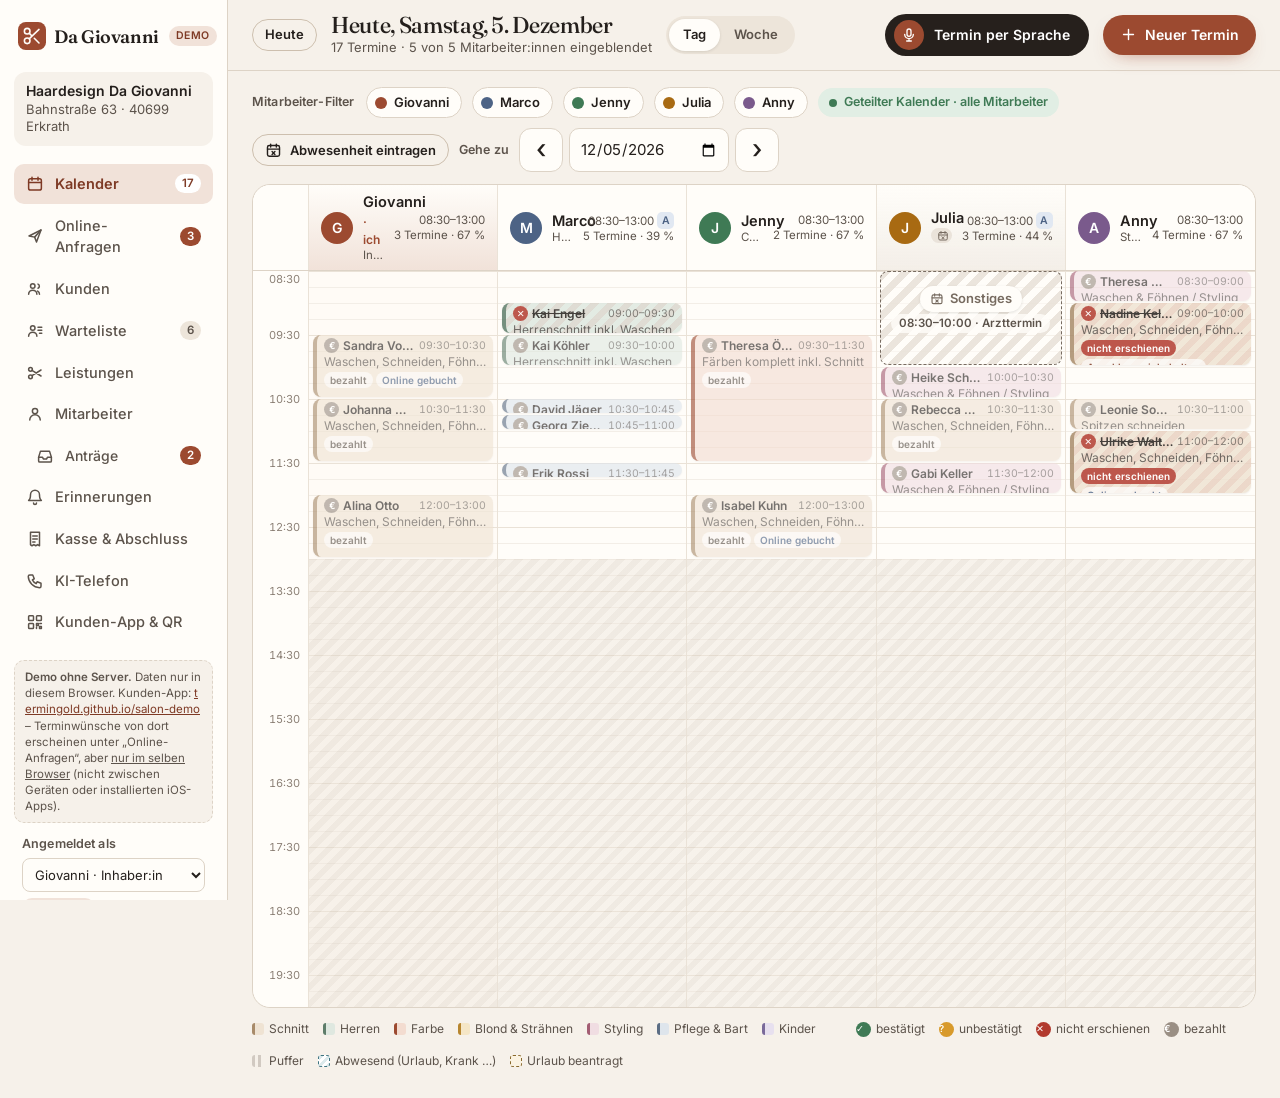
==== commit edf68086: "KI-Telefon (Demo): simulierter Telefonagent, Anrufprotokoll, Schalter" ====
--- a/salon.html
+++ b/salon.html
@@ -1 +1 @@
-<!doctype html><html lang="de"><head><meta charset="utf-8"><meta content="width=device-width,initial-scale=1" name="viewport"><title>Team-Kalender – Haardesign Da Giovanni (Demo)</title><meta content="noindex, nofollow" name="robots"><meta content="#F6F1EA" name="theme-color"><link href="manifest.webmanifest" rel="manifest"><link href="icons/favicon-48.png" rel="icon" sizes="48x48" type="image/png"><link href="icons/apple-touch-icon.png" rel="apple-touch-icon"><meta content="yes" name="apple-mobile-web-app-capable"><meta content="yes" name="mobile-web-app-capable"><meta content="DG Team" name="apple-mobile-web-app-title"><link href="css/fonts.css" rel="stylesheet"><link href="css/style.css" rel="stylesheet"><link href="css/theme-glass.css" rel="stylesheet"><script src="js/theme.js" data-key="dg-team-design"></script></head><body><svg aria-hidden="true" focusable="false" height="0" style="position:absolute" width="0"><symbol id="logo" viewBox="0 0 32 32"><rect height="32" rx="9" width="32" fill="#9C4A30"/><g fill="none" stroke="#FFFDF9" stroke-linecap="round" stroke-linejoin="round" stroke-width="1.8"><circle cx="10.5" cy="10.5" r="3.2"/><circle cx="10.5" cy="21.5" r="3.2"/><path d="M24 8.5L13 19M18.6 18.6L24 24M13 13l3 3"/></g></symbol></svg><div class="app"><aside class="sidebar no-print"><a href="index.html" title="Zur Startseite" class="brand"><svg aria-hidden="true" class="brand-mark"><use href="#logo"/></svg><span>Da Giovanni</span><em class="demo-badge">Demo</em></a><div class="salon-chip"><b data-salon-name>Haardesign Da Giovanni</b><span class="muted" data-salon-address></span></div><nav aria-label="Bereiche" class="nav" id="nav"></nav><p class="demo-hint" id="demo-hint"><b>Demo ohne Server.</b> <span class="dh-long">Daten nur in diesem Browser. Kunden-App: </span><span class="dh-short">Kunden-App: </span><a href="https://termingold.github.io/salon-demo/" rel="noopener" target="_blank" data-customer-app data-customer-app-text>termingold.github.io/salon-demo</a><span class="dh-long"> – Terminwünsche von dort erscheinen unter „Online-Anfragen“, aber <u>nur im selben Browser</u> (nicht zwischen Geräten oder installierten iOS-Apps).</span><span class="dh-short"> · Abgleich nur im selben Browser</span></p><div class="sidebar-foot"><div class="me-select"><label class="label" for="me">Angemeldet als</label><select id="me"></select></div><a href="buchen.html" rel="noopener" target="_blank"><svg fill="none" stroke="currentColor" stroke-linecap="round" stroke-linejoin="round" stroke-width="2" viewBox="0 0 24 24"><rect height="19" rx="2.5" width="10" x="7" y="2.5"/><path d="M11 18.5h2"/></svg><span>Test-Buchungsseite</span></a> <a href="https://termingold.github.io/salon-demo/" rel="noopener" target="_blank" data-customer-app><svg fill="none" stroke="currentColor" stroke-linecap="round" stroke-linejoin="round" stroke-width="2" viewBox="0 0 24 24"><path d="M14 4h6v6M20 4l-9 9M18 14v5a1 1 0 0 1-1 1H5a1 1 0 0 1-1-1V7a1 1 0 0 1 1-1h5"/></svg><span>Kunden-App öffnen</span></a> <a href="#" id="design-btn" data-theme-open title="Design wählen: Klassisch oder Glas"><svg fill="none" stroke="currentColor" stroke-linecap="round" stroke-linejoin="round" stroke-width="2" viewBox="0 0 24 24"><path d="M12 3a9 9 0 1 0 0 18c1.1 0 1.8-.8 1.8-1.8 0-.5-.2-.9-.5-1.2-.3-.3-.5-.7-.5-1.2 0-1 .8-1.8 1.8-1.8H17a4 4 0 0 0 4-4c0-4.4-4-8-9-8z"/><circle cx="7.5" cy="11" r="1.2"/><circle cx="10.5" cy="7.2" r="1.2"/><circle cx="15" cy="7.8" r="1.2"/></svg><span>Design: <b data-theme-label>Klassisch</b></span></a> <a href="#" id="reset-demo"><svg fill="none" stroke="currentColor" stroke-linecap="round" stroke-linejoin="round" stroke-width="2" viewBox="0 0 24 24"><path d="M4 12a8 8 0 1 0 2.3-5.6"/><path d="M4 4v4.5h4.5"/></svg><span>Demo zurücksetzen</span></a></div></aside><div class="main"><header class="topbar no-print" id="topbar"></header><main id="views"><section class="view" id="view-kalender"></section><section class="view" id="view-anfragen" hidden></section><section class="view" id="view-kunden" hidden></section><section class="view" id="view-warteliste" hidden></section><section class="view" id="view-leistungen" hidden></section><section class="view" id="view-mitarbeiter" hidden></section><section class="view" id="view-antraege" hidden></section><section class="view" id="view-erinnerungen" hidden></section><section class="view" id="view-kasse" hidden></section><section class="view" id="view-qr" hidden></section></main></div></div><div id="modal-root"></div><div class="toasts" aria-live="polite" id="toasts"></div><script src="js/config.js"></script><script src="js/data.js"></script><script src="js/parser.js"></script><script src="js/voice.js"></script><script src="js/vendor/qrcode.js"></script><script src="js/salon.js"></script></body></html>+<!doctype html><html lang="de"><head><meta charset="utf-8"><meta content="width=device-width,initial-scale=1" name="viewport"><title>Team-Kalender – Haardesign Da Giovanni (Demo)</title><meta content="noindex, nofollow" name="robots"><meta content="#F6F1EA" name="theme-color"><link href="manifest.webmanifest" rel="manifest"><link href="icons/favicon-48.png" rel="icon" sizes="48x48" type="image/png"><link href="icons/apple-touch-icon.png" rel="apple-touch-icon"><meta content="yes" name="apple-mobile-web-app-capable"><meta content="yes" name="mobile-web-app-capable"><meta content="DG Team" name="apple-mobile-web-app-title"><link href="css/fonts.css" rel="stylesheet"><link href="css/style.css" rel="stylesheet"><link href="css/theme-glass.css" rel="stylesheet"><script src="js/theme.js" data-key="dg-team-design"></script></head><body><svg aria-hidden="true" focusable="false" height="0" style="position:absolute" width="0"><symbol id="logo" viewBox="0 0 32 32"><rect height="32" rx="9" width="32" fill="#9C4A30"/><g fill="none" stroke="#FFFDF9" stroke-linecap="round" stroke-linejoin="round" stroke-width="1.8"><circle cx="10.5" cy="10.5" r="3.2"/><circle cx="10.5" cy="21.5" r="3.2"/><path d="M24 8.5L13 19M18.6 18.6L24 24M13 13l3 3"/></g></symbol></svg><div class="app"><aside class="sidebar no-print"><a href="index.html" title="Zur Startseite" class="brand"><svg aria-hidden="true" class="brand-mark"><use href="#logo"/></svg><span>Da Giovanni</span><em class="demo-badge">Demo</em></a><div class="salon-chip"><b data-salon-name>Haardesign Da Giovanni</b><span class="muted" data-salon-address></span></div><nav aria-label="Bereiche" class="nav" id="nav"></nav><p class="demo-hint" id="demo-hint"><b>Demo ohne Server.</b> <span class="dh-long">Daten nur in diesem Browser. Kunden-App: </span><span class="dh-short">Kunden-App: </span><a href="https://termingold.github.io/salon-demo/" rel="noopener" target="_blank" data-customer-app data-customer-app-text>termingold.github.io/salon-demo</a><span class="dh-long"> – Terminwünsche von dort erscheinen unter „Online-Anfragen“, aber <u>nur im selben Browser</u> (nicht zwischen Geräten oder installierten iOS-Apps).</span><span class="dh-short"> · Abgleich nur im selben Browser</span></p><div class="sidebar-foot"><div class="me-select"><label class="label" for="me">Angemeldet als</label><select id="me"></select></div><a href="buchen.html" rel="noopener" target="_blank"><svg fill="none" stroke="currentColor" stroke-linecap="round" stroke-linejoin="round" stroke-width="2" viewBox="0 0 24 24"><rect height="19" rx="2.5" width="10" x="7" y="2.5"/><path d="M11 18.5h2"/></svg><span>Test-Buchungsseite</span></a> <a href="https://termingold.github.io/salon-demo/" rel="noopener" target="_blank" data-customer-app><svg fill="none" stroke="currentColor" stroke-linecap="round" stroke-linejoin="round" stroke-width="2" viewBox="0 0 24 24"><path d="M14 4h6v6M20 4l-9 9M18 14v5a1 1 0 0 1-1 1H5a1 1 0 0 1-1-1V7a1 1 0 0 1 1-1h5"/></svg><span>Kunden-App öffnen</span></a> <a href="#" id="design-btn" data-theme-open title="Design wählen: Klassisch oder Glas"><svg fill="none" stroke="currentColor" stroke-linecap="round" stroke-linejoin="round" stroke-width="2" viewBox="0 0 24 24"><path d="M12 3a9 9 0 1 0 0 18c1.1 0 1.8-.8 1.8-1.8 0-.5-.2-.9-.5-1.2-.3-.3-.5-.7-.5-1.2 0-1 .8-1.8 1.8-1.8H17a4 4 0 0 0 4-4c0-4.4-4-8-9-8z"/><circle cx="7.5" cy="11" r="1.2"/><circle cx="10.5" cy="7.2" r="1.2"/><circle cx="15" cy="7.8" r="1.2"/></svg><span>Design: <b data-theme-label>Klassisch</b></span></a> <a href="#" id="reset-demo"><svg fill="none" stroke="currentColor" stroke-linecap="round" stroke-linejoin="round" stroke-width="2" viewBox="0 0 24 24"><path d="M4 12a8 8 0 1 0 2.3-5.6"/><path d="M4 4v4.5h4.5"/></svg><span>Demo zurücksetzen</span></a></div></aside><div class="main"><header class="topbar no-print" id="topbar"></header><main id="views"><section class="view" id="view-kalender"></section><section class="view" id="view-anfragen" hidden></section><section class="view" id="view-kunden" hidden></section><section class="view" id="view-warteliste" hidden></section><section class="view" id="view-leistungen" hidden></section><section class="view" id="view-mitarbeiter" hidden></section><section class="view" id="view-antraege" hidden></section><section class="view" id="view-erinnerungen" hidden></section><section class="view" id="view-kasse" hidden></section><section class="view" id="view-kitelefon" hidden></section><section class="view" id="view-qr" hidden></section></main></div></div><div id="modal-root"></div><div class="toasts" aria-live="polite" id="toasts"></div><script src="js/config.js"></script><script src="js/data.js"></script><script src="js/parser.js"></script><script src="js/voice.js"></script><script src="js/ki-agent.js"></script><script src="js/vendor/qrcode.js"></script><script src="js/salon.js"></script></body></html>
--- a/css/style.css
+++ b/css/style.css
@@ -1 +1 @@
-:root{--bg:#F6F1EA;--bg-deep:#EDE5DA;--surface:#FFFDF9;--ink:#241F1C;--ink-soft:#5C534B;--ink-mute:#8C8076;--line:#DDD3C6;--line-soft:#EAE2D7;--accent:#9C4A30;--accent-ink:#7E3A25;--accent-tint:#F1E2D9;--dark:#26201C;--ok:#3F7A55;--ok-tint:#E1EEE4;--warn:#A86A12;--warn-tint:#FBEFD6;--bad:#B23A2E;--bad-tint:#F7DEDA;--info:#4D6385;--info-tint:#E1E8F2;--radius:18px;--radius-sm:12px;--radius-xs:8px;--shadow:0 1px 2px rgba(36,31,28,.04),0 12px 32px -12px rgba(36,31,28,.14);--shadow-lg:0 30px 80px -20px rgba(36,31,28,.35),0 0 0 1px rgba(36,31,28,.06);--font-display:"Fraunces",Georgia,"Times New Roman",serif;--font-body:"Inter",system-ui,-apple-system,"Segoe UI",Roboto,sans-serif;--row:16px;--abs-urlaub:#3F7480;--abs-urlaub-t:#DCEAEC;--abs-krank:#B23A2E;--abs-krank-t:#F7DEDA;--abs-fortbildung:#5F6396;--abs-fortbildung-t:#E3E3F1;--abs-sonstiges:#776B60;--abs-sonstiges-t:#EAE3DA;--pend:#8A6A2E;--pend-t:#FBF3E2}*,::after,::before{box-sizing:border-box}body,html,p{margin:0}body{background:var(--bg);color:var(--ink);font-family:var(--font-body);font-size:15px;line-height:1.5;-webkit-font-smoothing:antialiased}h1,h2,h3,h4{font-family:var(--font-display);font-weight:500;letter-spacing:-.015em;line-height:1.15;margin:0;font-variation-settings:"opsz" 72}a{color:inherit}button,input,select,textarea{font:inherit;color:inherit}:focus-visible{outline:3px solid var(--accent);outline-offset:2px;border-radius:6px}.sr-only{position:absolute;width:1px;height:1px;overflow:hidden;clip:rect(0 0 0 0);white-space:nowrap}.muted{color:var(--ink-soft)}.small{font-size:13px}.tnum{font-variant-numeric:tabular-nums}.eyebrow{display:inline-flex;align-items:center;gap:10px;font-size:12px;font-weight:600;letter-spacing:.12em;text-transform:uppercase;color:var(--accent)}.eyebrow::before{content:"";width:18px;height:1.5px;background:currentColor}.btn{display:inline-flex;align-items:center;justify-content:center;gap:8px;min-height:40px;padding:0 16px;border-radius:999px;border:1.5px solid transparent;font:600 14px/1 var(--font-body);text-decoration:none;white-space:nowrap;cursor:pointer;background:0 0;transition:background-color .15s,color .15s,border-color .15s,transform .15s,box-shadow .15s}.btn svg{width:17px;height:17px;flex:none}.btn-primary{background:var(--accent);color:#fff;box-shadow:0 8px 20px -12px rgba(156,74,48,.8)}.btn-primary:hover{background:var(--accent-ink)}.btn-primary:disabled{background:#c9b5a8;box-shadow:none;cursor:not-allowed}.btn-ghost{border-color:#cdbfae;color:var(--ink);background:0 0}.btn-ghost:hover{border-color:var(--ink);background:rgba(255,253,249,.7)}.btn-dark{background:var(--dark);color:var(--bg)}.btn-dark:hover{background:#000}.btn-soft{background:var(--accent-tint);color:var(--accent-ink)}.btn-soft:hover{background:#ead2c5}.btn-danger{border-color:#e2b3ac;color:var(--bad)}.btn-danger:hover{background:var(--bad-tint)}.btn-ok{background:var(--ok);color:#fff}.btn-sm{min-height:32px;padding:0 12px;font-size:13px}.btn-lg{min-height:50px;padding:0 24px;font-size:16px}.btn-block{width:100%}.icon-btn{width:38px;height:38px;border-radius:12px;border:1px solid var(--line);background:var(--surface);display:inline-grid;place-items:center;cursor:pointer;padding:0}.icon-btn:hover{border-color:#bfb2a3}.icon-btn svg{width:18px;height:18px}.field{display:flex;flex-direction:column;gap:6px;min-width:0;position:relative}.field>label,.label{font-size:12.5px;font-weight:600;color:var(--ink-soft);letter-spacing:.01em}.input,select.input,textarea.input{width:100%;min-height:42px;padding:9px 12px;border-radius:10px;border:1.5px solid var(--line);background:var(--surface);outline:0;transition:border-color .15s,box-shadow .15s}textarea.input{min-height:74px;resize:vertical;line-height:1.45}.input:focus{border-color:var(--accent);box-shadow:0 0 0 3px rgba(156,74,48,.14)}.field .hint{font-size:12px;color:var(--ink-soft)}.field.is-recognized .input{border-color:#9dc2a8;background:#f7fbf7}.field.is-recognized .hint{color:var(--ok)}.field.is-missing .input{border-color:#e3b65e;background:var(--warn-tint)}.field.is-missing>label::after{content:" · nicht erkannt – bitte ergänzen";color:var(--warn);font-weight:600}.field.is-suggested>label::after{content:" · Vorschlag – bitte prüfen";color:var(--warn);font-weight:600}.field.is-suggested .input{border-color:#e3b65e}.grid-2{display:grid;grid-template-columns:1fr 1fr;gap:14px}.grid-3{display:grid;grid-template-columns:1fr 1fr 1fr;gap:14px}.check{display:inline-flex;align-items:center;gap:8px;font-size:14px;cursor:pointer}.check input{width:18px;height:18px;accent-color:var(--accent)}.badge{display:inline-flex;align-items:center;gap:5px;padding:2px 9px;border-radius:999px;font-size:12px;font-weight:600;line-height:1.6;white-space:nowrap;background:var(--bg-deep);color:var(--ink-soft)}.badge.ok{background:var(--ok-tint);color:var(--ok)}.badge.warn{background:var(--warn-tint);color:var(--warn)}.badge.bad{background:var(--bad-tint);color:var(--bad)}.badge.info{background:var(--info-tint);color:var(--info)}.badge.accent{background:var(--accent-tint);color:var(--accent-ink)}.badge.dark{background:var(--dark);color:var(--bg)}.dot{width:10px;height:10px;border-radius:50%;display:inline-block;flex:none}.card{background:var(--surface);border:1px solid var(--line);border-radius:var(--radius)}.card-pad{padding:22px 24px}.notice{display:flex;gap:12px;align-items:flex-start;padding:12px 14px;border-radius:12px;font-size:14px;background:var(--bg-deep)}.notice svg{width:18px;height:18px;flex:none;margin-top:1px}.notice.ok{background:var(--ok-tint);color:#2b5c3d}.notice.warn{background:var(--warn-tint);color:#7a4c08}.notice.bad{background:var(--bad-tint);color:#8e2b21}.notice.info{background:var(--info-tint);color:#34496a}.notice.accent{background:var(--accent-tint);color:var(--accent-ink)}.notice strong{font-weight:600}.toasts{position:fixed;right:20px;bottom:20px;display:flex;flex-direction:column;gap:10px;z-index:200}.toast{background:var(--dark);color:var(--bg);padding:12px 16px;border-radius:12px;box-shadow:var(--shadow-lg);font-size:14px;max-width:380px;animation:.25s toastIn;display:flex;gap:10px;align-items:flex-start}.toast b{color:#f1c7b5;font-weight:600}@keyframes toastIn{from{transform:translateY(10px);opacity:0}to{transform:none;opacity:1}}.modal-backdrop{position:fixed;inset:0;background:rgba(38,32,28,.45);backdrop-filter:blur(2px);display:flex;align-items:flex-start;justify-content:center;padding:40px 20px;overflow-y:auto;z-index:100}.modal{background:var(--surface);border-radius:22px;box-shadow:var(--shadow-lg);width:100%;max-width:720px;animation:.2s modalIn}.modal.wide{max-width:920px}.modal.narrow{max-width:520px}@keyframes modalIn{from{transform:translateY(12px) scale(.99);opacity:0}to{transform:none;opacity:1}}.modal-head{display:flex;align-items:flex-start;justify-content:space-between;gap:16px;padding:22px 26px 6px}.modal-head h2{font-size:26px}.modal-body{padding:14px 26px 22px;display:flex;flex-direction:column;gap:16px}.modal-foot{display:flex;justify-content:flex-end;align-items:center;gap:10px;padding:16px 26px 22px;border-top:1px solid var(--line-soft);flex-wrap:wrap}.modal-foot .spacer{flex:1}.app{display:grid;grid-template-columns:228px minmax(0,1fr);min-height:100vh;min-height:100dvh}.sidebar{background:var(--surface);border-right:1px solid var(--line);padding:18px 14px;display:flex;flex-direction:column;gap:18px;position:sticky;top:0;height:100vh;height:100dvh}.brand{display:inline-flex;align-items:center;gap:10px;text-decoration:none;font-family:var(--font-display);font-size:22px;font-weight:600;letter-spacing:-.02em;padding:4px 8px}.brand-mark{width:28px;height:28px;flex:none}.salon-chip{padding:10px 12px;border-radius:12px;background:var(--bg);font-size:13px;line-height:1.35}.salon-chip b{display:block;font-weight:600;font-size:14px}.nav{display:flex;flex-direction:column;gap:2px}.nav button{display:flex;align-items:center;gap:11px;width:100%;text-align:left;padding:9px 12px;border-radius:10px;border:0;background:0 0;cursor:pointer;font-weight:500;color:var(--ink-soft);font-size:14.5px}.nav button svg{width:18px;height:18px;flex:none}.nav button:hover{background:var(--bg);color:var(--ink)}.nav button.active{background:var(--accent-tint);color:var(--accent-ink);font-weight:600}.nav .count{margin-left:auto;font-size:11.5px;font-weight:600;background:var(--bg-deep);color:var(--ink-soft);padding:1px 7px;border-radius:999px}.nav button.active .count{background:#fff;color:var(--accent-ink)}.sidebar-foot{margin-top:auto;display:flex;flex-direction:column;gap:8px;font-size:13px}.sidebar-foot a{color:var(--ink-soft);text-decoration:none;display:flex;align-items:center;gap:8px;padding:5px 8px;border-radius:8px}.sidebar-foot a:hover{color:var(--ink);background:var(--bg)}.sidebar-foot svg{width:15px;height:15px}.me-select{display:flex;flex-direction:column;gap:4px;padding:0 8px}.me-select select{min-height:34px;padding:4px 8px;border-radius:8px;border:1px solid var(--line);background:var(--surface);font-size:13px}.main{min-width:0;display:flex;flex-direction:column}.topbar{display:flex;align-items:center;gap:14px;padding:12px 24px;border-bottom:1px solid var(--line);background:rgba(246,241,234,.92);backdrop-filter:blur(10px);position:sticky;top:0;z-index:20;min-height:64px;flex-wrap:wrap}.topbar h1{white-space:nowrap}.topbar .sub{font-size:13px;color:var(--ink-soft)}.topbar .grow{flex:1}.seg{display:inline-flex;background:var(--bg-deep);border-radius:999px;padding:3px}.seg button{border:0;background:0 0;padding:6px 14px;border-radius:999px;font-weight:600;font-size:13px;cursor:pointer;color:var(--ink-soft)}.seg button.active{background:var(--surface);color:var(--ink);box-shadow:0 1px 3px rgba(36,31,28,.12)}.daynav{display:inline-flex;align-items:center;gap:6px}.shared-badge{display:inline-flex;align-items:center;gap:7px;font-size:12.5px;font-weight:600;color:var(--ok);background:var(--ok-tint);padding:5px 11px;border-radius:999px;white-space:nowrap}.shared-badge .pulse{width:8px;height:8px;border-radius:50%;background:var(--ok);box-shadow:0 0 0 0 rgba(63,122,85,.5);animation:2s infinite pulse}@keyframes pulse{0%{box-shadow:0 0 0 0 rgba(63,122,85,.45)}70%{box-shadow:0 0 0 7px rgba(63,122,85,0)}100%{box-shadow:0 0 0 0 rgba(63,122,85,0)}}.btn-voice{background:var(--dark);color:#fff;min-height:42px;padding:0 18px 0 8px;gap:10px}.btn-voice .mic{width:30px;height:30px;border-radius:50%;background:var(--accent);display:grid;place-items:center}.btn-voice .mic svg{width:16px;height:16px}.btn-voice:hover{background:#000}.view{padding:16px 24px 28px;min-width:0}.view[hidden]{display:none}.toolbar{display:flex;align-items:center;gap:10px;flex-wrap:wrap;margin-bottom:12px}.toolbar .label{margin-right:2px}.chip{display:inline-flex;align-items:center;gap:7px;padding:5px 12px 5px 8px;border-radius:999px;border:1.5px solid var(--line);background:var(--surface);font-size:13px;font-weight:600;cursor:pointer;user-select:none}.chip.off{opacity:.45;background:0 0}.chip .dot{width:12px;height:12px}.legend{display:flex;gap:14px;flex-wrap:wrap;font-size:12px;color:var(--ink-soft);align-items:center}.legend span{display:inline-flex;align-items:center;gap:5px}.legend i{width:12px;height:12px;border-radius:3px;display:inline-block;border-left:3px solid}.cal{background:var(--surface);border:1px solid var(--line);border-radius:var(--radius);overflow:clip}.cal-head{display:grid;border-bottom:1px solid var(--line);background:var(--surface);position:sticky;top:64px;z-index:5}.cal-head .gutter{border-right:1px solid var(--line-soft)}.col-head{padding:8px 12px;border-right:1px solid var(--line-soft);display:flex;align-items:center;gap:10px;min-width:0}.col-head:last-child{border-right:0}.col-head .avatar{width:32px;height:32px;border-radius:50%;color:#fff;display:grid;place-items:center;font-weight:600;font-size:14px;flex:none}.col-head .who{min-width:0;line-height:1.25}.col-head .who b{display:block;font-size:14.5px;font-weight:600}.col-head .who span{font-size:11.5px;color:var(--ink-soft);white-space:nowrap;overflow:hidden;text-overflow:ellipsis;display:block}.col-head .load{margin-left:auto;font-size:11.5px;color:var(--ink-soft);text-align:right;line-height:1.3;white-space:nowrap}.col-head.me{background:linear-gradient(0deg,var(--accent-tint),var(--surface))}.col-head.me .who b::after{content:" · ich";color:var(--accent);font-weight:600;font-size:12px}.cal-body{display:grid;position:relative}.gutter-times{position:relative;border-right:1px solid var(--line-soft);background:var(--surface)}.gutter-times span{position:absolute;right:8px;font-size:11px;color:var(--ink-mute);transform:translateY(-50%);font-variant-numeric:tabular-nums}.gutter-times span:first-child{transform:none}.col{position:relative;border-right:1px solid var(--line-soft);cursor:copy;background-image:linear-gradient(to bottom,var(--line-soft) 1px,transparent 1px),linear-gradient(to bottom,#f3eee7 1px,transparent 1px);background-size:100% calc(var(--row) * 4),100% var(--row)}.col:last-child{border-right:0}.col.me{background-color:#fffbf6}.offtime{position:absolute;left:0;right:0;background:repeating-linear-gradient(135deg,rgba(221,211,198,.45) 0 6px,rgba(237,229,218,.45) 6px 12px);pointer-events:none}.break{position:absolute;left:4px;right:4px;border-radius:8px;background:repeating-linear-gradient(135deg,#efe8de 0 6px,#f7f2eb 6px 12px);border:1px dashed #cdbfae;font-size:11px;color:var(--ink-soft);padding:2px 8px;display:flex;align-items:center;gap:5px;pointer-events:none;font-weight:600}.closed-day{position:absolute;inset:0;display:grid;place-items:center;color:var(--ink-soft);font-weight:600;font-size:13px}.hover-slot{position:absolute;left:3px;right:3px;height:var(--row);border-radius:6px;background:rgba(156,74,48,.1);border:1px dashed rgba(156,74,48,.5);pointer-events:none;font-size:10.5px;color:var(--accent-ink);padding:0 6px;line-height:calc(var(--row) - 2px);font-weight:600;display:none}.col:hover .hover-slot{display:block}.now-line{position:absolute;left:0;right:0;height:2px;background:var(--accent);z-index:4;pointer-events:none}.now-line::before{content:"";position:absolute;left:-5px;top:-4px;width:10px;height:10px;border-radius:50%;background:var(--accent)}.appt{position:absolute;left:4px;right:4px;border-radius:8px;border-left:4px solid;padding:3px 7px 2px;overflow:hidden;cursor:pointer;z-index:2;box-shadow:0 1px 2px rgba(36,31,28,.08);transition:transform .12s,box-shadow .12s;font-size:12px;line-height:1.28}.appt:hover{transform:translateY(-1px);box-shadow:0 6px 16px -6px rgba(36,31,28,.35);z-index:3}.appt .t{display:flex;align-items:center;gap:4px;min-width:0}.appt .name{font-weight:600;white-space:nowrap;overflow:hidden;text-overflow:ellipsis;min-width:0;flex:1}.appt .time{font-size:10.5px;color:rgba(36,31,28,.62);font-variant-numeric:tabular-nums;flex:none}.appt .svc{color:rgba(36,31,28,.75);white-space:nowrap;overflow:hidden;text-overflow:ellipsis}.appt .badges{display:flex;flex-wrap:wrap;gap:3px;margin-top:3px}.appt .b{font-size:10px;font-weight:600;padding:0 6px;border-radius:999px;line-height:16px;white-space:nowrap;background:rgba(255,255,255,.7)}.appt .b.ok{color:var(--ok)}.appt .b.warn{color:var(--warn)}.appt .b.bad{color:#fff;background:var(--bad)}.appt .b.dep{color:var(--accent-ink)}.appt .b.on{color:var(--info)}.appt .b.done{color:var(--ink-soft)}.appt .ico{flex:none;width:15px;height:15px;border-radius:50%;display:grid;place-items:center;font-size:9.5px;font-weight:700;color:#fff}.appt .ico.ok{background:var(--ok)}.appt .ico.warn{background:#d89a2b}.appt .ico.bad{background:var(--bad)}.appt .ico.done{background:#9a8f84}.appt.noshow{background-image:repeating-linear-gradient(135deg,rgba(178,58,46,.1) 0 6px,transparent 6px 12px)!important;opacity:.85}.appt.noshow .name{text-decoration:line-through}.appt.done{opacity:.62}.appt.flash{animation:1.6s 2 flash}@keyframes flash{0%,100%{box-shadow:0 0 0 0 rgba(156,74,48,0)}50%{box-shadow:0 0 0 4px rgba(156,74,48,.45)}}.appt-buffer{position:absolute;left:8px;right:8px;background:repeating-linear-gradient(90deg,rgba(140,128,118,.25) 0 3px,transparent 3px 6px);border-radius:0 0 6px 6px;pointer-events:none;z-index:1}.cal.week .appt{left:1px;right:1px;padding:2px 4px;font-size:10.5px;border-left-width:3px;border-radius:5px}.cal.week .col-head{padding:8px;cursor:pointer;flex-direction:column;align-items:flex-start;gap:4px}.cal.week .col-head:hover{background:var(--bg)}.cal.week .col-head.today b{color:var(--accent)}.week-lanes{display:grid;height:100%}.week-lane{position:relative;border-right:1px dotted #efe8de}.week-lane:last-child{border-right:0}.lane-dots{display:flex;gap:3px}.table{width:100%;border-collapse:separate;border-spacing:0;background:var(--surface);border:1px solid var(--line);border-radius:var(--radius);overflow:hidden;font-size:14px}.table th{text-align:left;font-size:12px;text-transform:uppercase;letter-spacing:.06em;color:var(--ink-soft);font-weight:600;padding:11px 14px;background:var(--bg);border-bottom:1px solid var(--line)}.table td{padding:11px 14px;border-bottom:1px solid var(--line-soft);vertical-align:middle}.table tr:last-child td{border-bottom:0}.table tr.click{cursor:pointer}.table tr.click:hover td{background:#fbf7f1}.section-title{display:flex;align-items:flex-end;justify-content:space-between;gap:16px;margin:4px 0 16px}.section-title h2{font-size:30px}.section-title p{color:var(--ink-soft);margin-top:4px;max-width:60ch}.split{display:grid;grid-template-columns:320px minmax(0,1fr);gap:20px;align-items:start}.cust-list{display:flex;flex-direction:column;max-height:calc(100vh - 190px);overflow:auto}.cust-item{display:flex;align-items:center;gap:12px;padding:10px 14px;border-bottom:1px solid var(--line-soft);cursor:pointer;background:0 0;border-left:0;border-right:0;border-top:0;text-align:left;width:100%}.cust-item:hover{background:#fbf7f1}.cust-item.active{background:var(--accent-tint)}.cust-item .av{width:34px;height:34px;border-radius:50%;background:var(--bg-deep);display:grid;place-items:center;font-weight:600;font-size:13px;color:var(--ink-soft);flex:none}.cust-item .nm{font-weight:600;font-size:14px}.cust-item .sub{font-size:12px;color:var(--ink-soft)}.cust-card{display:flex;flex-direction:column;gap:18px}.cust-head{display:flex;gap:18px;align-items:center}.cust-head .av{width:64px;height:64px;border-radius:50%;background:var(--accent-tint);color:var(--accent);display:grid;place-items:center;font-family:var(--font-display);font-size:26px;flex:none}.cust-head h2{font-size:32px}.kv{display:grid;grid-template-columns:repeat(4,minmax(0,1fr));gap:12px}.kv div{background:var(--bg);border-radius:12px;padding:10px 14px}.kv b{display:block;font-family:var(--font-display);font-size:22px;font-weight:500}.kv span{font-size:12px;color:var(--ink-soft)}.formula{border:1px solid var(--line);border-radius:14px;overflow:hidden}.formula-head{display:flex;justify-content:space-between;align-items:center;padding:12px 16px;background:var(--bg);border-bottom:1px solid var(--line);gap:10px}.formula-grid{display:grid;grid-template-columns:repeat(3,minmax(0,1fr))}.formula-grid div{padding:10px 16px;border-right:1px solid var(--line-soft);border-bottom:1px solid var(--line-soft)}.formula-grid div:nth-child(3n){border-right:0}.formula-grid dt{font-size:11.5px;text-transform:uppercase;letter-spacing:.06em;color:var(--ink-soft);font-weight:600}.formula-grid dd{margin:2px 0 0;font-weight:500}.formula-grid .wide{grid-column:1/-1;border-right:0}.history{display:flex;flex-direction:column}.history .h-item{display:grid;grid-template-columns:96px 1fr auto;gap:12px;padding:9px 0;border-bottom:1px dashed var(--line);font-size:14px;align-items:center}.history .h-item:last-child{border-bottom:0}details.versions summary{cursor:pointer;font-weight:600;font-size:13.5px;color:var(--accent-ink);padding:10px 16px}details.versions .ver{padding:10px 16px;border-top:1px dashed var(--line);font-size:13.5px}.allergy{border-left:4px solid var(--bad)}.outbox{display:grid;grid-template-columns:repeat(auto-fill,minmax(330px,1fr));gap:14px}.msg-card{background:#efe7dc;border-radius:16px;padding:14px;display:flex;flex-direction:column;gap:8px;border:1px solid var(--line)}.msg-meta{display:flex;justify-content:space-between;align-items:center;font-size:12px;color:var(--ink-soft);gap:6px;flex-wrap:wrap}.bubble{background:var(--surface);border-radius:4px 16px 16px;padding:10px 12px;font-size:13.5px;line-height:1.45;box-shadow:0 1px 1px rgba(36,31,28,.06)}.bubble-title{font-size:11.5px;font-weight:600;color:var(--accent);margin-bottom:2px}.bubble-actions{display:grid;grid-template-columns:1fr 1fr;gap:6px}.bubble-actions button{border:0;border-radius:10px;padding:8px;font-weight:600;font-size:13px;background:var(--surface);cursor:pointer}.bubble-actions .confirm{background:var(--accent);color:#fff}.voice-stage{display:flex;flex-direction:column;align-items:center;gap:12px;padding:8px 0 4px;text-align:center}.mic-big{width:92px;height:92px;border-radius:50%;border:0;background:var(--accent);color:#fff;display:grid;place-items:center;cursor:pointer;box-shadow:0 14px 30px -12px rgba(156,74,48,.8);transition:transform .15s}.mic-big svg{width:38px;height:38px}.mic-big:hover{transform:scale(1.04)}.mic-big.listening{background:var(--bad);animation:1.4s infinite micPulse}.mic-big:disabled{background:#c9b5a8;box-shadow:none;cursor:not-allowed}@keyframes micPulse{0%{box-shadow:0 0 0 0 rgba(178,58,46,.5)}70%{box-shadow:0 0 0 18px rgba(178,58,46,0)}100%{box-shadow:0 0 0 0 rgba(178,58,46,0)}}.transcript{width:100%;min-height:64px;border-radius:14px;background:var(--bg);padding:14px 16px;font-size:18px;font-family:var(--font-display);text-align:left;line-height:1.4}.transcript .interim{color:var(--ink-mute)}.transcript .placeholder{color:var(--ink-mute);font-family:var(--font-body);font-size:14px}.example-chips{display:flex;flex-wrap:wrap;gap:8px}.example-chips button{border:1px solid var(--line);background:var(--bg);border-radius:999px;padding:6px 12px;font-size:13px;cursor:pointer;text-align:left}.example-chips button:hover{border-color:var(--accent);color:var(--accent-ink)}.parsed-banner{border-radius:14px;background:var(--bg);padding:12px 16px;display:flex;flex-direction:column;gap:8px}.parsed-banner q{font-family:var(--font-display);font-size:16.5px;quotes:"„" "“"}.parsed-tags{display:flex;flex-wrap:wrap;gap:6px}.appt-head{display:flex;gap:14px;align-items:stretch}.appt-head .bar{width:6px;border-radius:6px;flex:none}.detail-grid{display:grid;grid-template-columns:repeat(3,minmax(0,1fr));gap:10px}.detail-grid div{background:var(--bg);border-radius:12px;padding:10px 14px}.detail-grid dt{font-size:11.5px;color:var(--ink-soft);font-weight:600;text-transform:uppercase;letter-spacing:.05em}.detail-grid dd{margin:2px 0 0;font-weight:600}.check-box{border-radius:12px;padding:10px 14px;font-size:14px;display:flex;gap:10px;align-items:flex-start}.suggest{display:flex;flex-wrap:wrap;gap:6px;margin-top:6px}.suggest button{border:1px solid #c9dccd;background:#fff;color:var(--ok);border-radius:999px;padding:3px 10px;font-size:12.5px;font-weight:600;cursor:pointer}.cust-suggest{position:absolute;top:100%;left:0;right:0;background:var(--surface);border:1px solid var(--line);border-radius:12px;box-shadow:var(--shadow);z-index:10;margin-top:4px;max-height:240px;overflow:auto}.cust-suggest button{display:flex;justify-content:space-between;width:100%;padding:9px 12px;border:0;background:0 0;cursor:pointer;text-align:left;font-size:14px;gap:10px}.cust-suggest button.hl,.cust-suggest button:hover{background:var(--bg)}.cust-selected{display:flex;align-items:center;gap:10px;padding:8px 10px 8px 12px;border-radius:10px;border:1.5px solid var(--line);background:var(--surface);min-height:42px;flex-wrap:wrap}.wl-row{display:flex;align-items:center;gap:12px;padding:10px 12px;border-radius:12px;background:var(--bg)}.wl-row .grow{flex:1;min-width:0}.stat-grid{display:grid;grid-template-columns:repeat(4,minmax(0,1fr));gap:14px}.stat{background:var(--surface);border:1px solid var(--line);border-radius:16px;padding:16px 18px}.stat b{display:block;font-family:var(--font-display);font-size:30px;font-weight:500}.stat span{font-size:13px;color:var(--ink-soft)}.staff-grid{display:grid;grid-template-columns:repeat(auto-fill,minmax(280px,1fr));gap:16px}.hours-table{width:100%;font-size:13.5px;border-collapse:collapse}.hours-table td{padding:3px 0}.qr-wrap{display:grid;grid-template-columns:minmax(0,1.2fr) minmax(0,1fr);gap:20px;align-items:start}.qr-poster{background:var(--bg);border-radius:18px;padding:28px;text-align:center;display:flex;flex-direction:column;align-items:center;gap:14px;border:1px solid var(--line)}.qr-poster .qr-canvas,.qr-poster img{width:260px;height:260px;background:#fff;padding:14px;border-radius:16px;border:1px solid var(--line)}.qr-poster h3{font-size:28px}.code{font-family:ui-monospace,SFMono-Regular,Menlo,monospace;font-size:12.5px;background:var(--bg-deep);padding:2px 6px;border-radius:6px}pre.code{padding:10px 12px;white-space:pre-wrap;display:block}@media (max-width:1100px){.app{grid-template-columns:72px minmax(0,1fr)}.me-select,.nav button span:not(.count),.salon-chip,.sidebar .brand span,.sidebar-foot a span{display:none}.qr-wrap,.split{grid-template-columns:1fr}}@media print{body *{visibility:hidden}.print-area,.print-area *{visibility:visible}.print-area{position:absolute;left:0;top:0;width:100%;border:0!important}.no-print{display:none!important}}.ico-l{width:15px;height:15px;border-radius:50%;display:inline-grid;place-items:center;font-size:9.5px;font-weight:700;color:#fff}.ico-l.ok{background:var(--ok)}.ico-l.warn{background:#d89a2b}.ico-l.bad{background:var(--bad)}.ico-l.done{background:#9a8f84}.topbar{flex-wrap:nowrap}.topbar h1{font-size:23px}.t-urlaub{--c:var(--abs-urlaub);--ct:var(--abs-urlaub-t)}.t-krank{--c:var(--abs-krank);--ct:var(--abs-krank-t)}.t-fortbildung{--c:var(--abs-fortbildung);--ct:var(--abs-fortbildung-t)}.t-sonstiges{--c:var(--abs-sonstiges);--ct:var(--abs-sonstiges-t)}.absence{position:absolute;left:3px;right:3px;border-radius:8px;border:1.5px dashed var(--c);color:var(--c);z-index:1;cursor:pointer;overflow:hidden;background:repeating-linear-gradient(135deg,color-mix(in srgb,var(--ct) 92%,transparent) 0 7px,rgba(255,253,249,.55) 7px 14px);display:flex;flex-direction:column;align-items:center;justify-content:flex-start;padding:14px 8px;gap:2px;text-align:center}.absence:hover{border-style:solid}.absence .abs-label{display:inline-flex;align-items:center;gap:6px;font-weight:700;font-size:13px;background:var(--surface);padding:3px 10px;border-radius:999px;box-shadow:0 1px 3px rgba(36,31,28,.12)}.absence .abs-label svg{width:14px;height:14px}.absence .abs-sub{font-size:11.5px;font-weight:600;color:var(--ink-soft);background:rgba(255,253,249,.8);padding:1px 8px;border-radius:999px}.absence.compact{left:1px;right:1px;border-radius:5px;padding:8px 0;border-width:1px}.absence.compact .abs-label{font-size:9.5px;padding:1px 3px;box-shadow:none;writing-mode:vertical-rl;transform:rotate(180deg);background:rgba(255,253,249,.85)}.abs-badge{display:inline-flex!important;align-items:center;gap:4px;font-size:11px!important;font-weight:700;color:var(--c)!important;background:var(--ct);padding:1px 8px 1px 6px;border-radius:999px;white-space:nowrap;max-width:100%;overflow:hidden;text-overflow:ellipsis}.abs-badge svg{width:12px;height:12px;flex:none}.col-head{position:relative}.col-head.has-abs{background:linear-gradient(0deg,rgba(234,227,218,.55),var(--surface))}.col-abs-btn{flex:none;width:26px;height:26px;border-radius:8px;border:1px solid transparent;background:0 0;color:var(--ink-mute);display:grid;place-items:center;cursor:pointer;padding:0;margin-left:-4px}.col-abs-btn svg{width:15px;height:15px}.col-abs-btn:hover,.col-head:hover .col-abs-btn{border-color:var(--line);background:var(--surface);color:var(--accent)}.lane-dots .dot.abs{box-sizing:border-box;border:2px solid}.week-abs{display:inline-flex;align-items:center;gap:4px;font-size:10.5px;font-weight:600;color:var(--abs-urlaub);white-space:nowrap;overflow:hidden;text-overflow:ellipsis;max-width:100%}.week-abs svg{width:11px;height:11px;flex:none}.legend .abs-legend{background:repeating-linear-gradient(135deg,var(--abs-urlaub-t) 0 3px,#fff 3px 6px)!important;border:1px dashed var(--abs-urlaub)!important}.icon-btn.sm{width:30px;height:30px;border-radius:9px}.icon-btn.sm svg{width:15px;height:15px}.seg-wrap{flex-wrap:wrap;border-radius:14px}.abs-ov-head{display:flex;align-items:baseline;gap:12px;flex-wrap:wrap;margin-bottom:14px}.abs-key{display:inline-flex;align-items:center;gap:6px;font-size:12px;color:var(--ink-soft);font-weight:600}.abs-key i{width:14px;height:14px;border-radius:4px;background:var(--ct);border:1.5px solid var(--c)}.abs-strip{display:flex;flex-direction:column;gap:4px;overflow-x:auto;padding-bottom:2px}.strip-row{display:grid;grid-template-columns:110px repeat(42,minmax(18px,1fr));gap:2px;align-items:center}.strip-name{display:flex;align-items:center;gap:8px;font-weight:600;font-size:13.5px}.strip-day{font-size:10.5px;text-align:center;color:var(--ink-soft);line-height:1.15;font-variant-numeric:tabular-nums}.strip-day i{display:block;font-style:normal;font-size:9.5px;color:var(--ink-mute)}.strip-day.sun{color:var(--ink-mute)}.strip-day.today{color:var(--accent);font-weight:700}.strip-cell.wk,.strip-day.wk{margin-left:4px}.strip-cell{height:24px;border-radius:5px;border:0;background:var(--bg-deep);cursor:pointer;padding:0}.strip-cell:hover{outline:2px solid var(--accent);outline-offset:1px}.strip-cell.off{background:repeating-linear-gradient(135deg,#efe8de 0 3px,#f8f4ee 3px 6px)}.strip-cell.today{box-shadow:inset 0 0 0 2px var(--accent)}.strip-cell[class*=t-]{background:var(--c)}.strip-cell.off[class*=t-]{background:repeating-linear-gradient(135deg,var(--c) 0 3px,var(--ct) 3px 6px);opacity:.7}.strip-cell.part[class*=t-]{background:linear-gradient(180deg,var(--bg-deep) 0 45%,var(--c) 45%)}.abs-row{display:flex;align-items:center;gap:10px;padding:8px 10px;border-radius:10px;background:var(--bg);margin-top:6px;flex-wrap:wrap}.abs-row .abs-who{min-width:56px}.abs-type{font-size:11.5px;font-weight:700;color:var(--c);background:var(--ct);padding:2px 9px;border-radius:999px;white-space:nowrap}.abs-when{flex:1;min-width:140px;font-size:13.5px}.abs-when .muted{font-size:12.5px}.abs-note{display:block}.abs-actions{display:inline-flex;gap:4px;margin-left:auto}button.abs-conf{border:0;cursor:pointer}.abs-section{margin-top:14px;padding-top:12px;border-top:1px solid var(--line-soft)}.abs-section-head{display:flex;align-items:center;justify-content:space-between;gap:8px}.abs-section .abs-when{min-width:110px}.conf-list{margin:8px 0 0;padding-left:18px;display:flex;flex-direction:column;gap:3px;font-size:13.5px}.conf-row{flex-wrap:wrap}.conf-row.resolved{opacity:.75}.conf-actions{display:flex;gap:6px;flex-wrap:wrap;align-items:center;justify-content:flex-end}#absence-form .chip{padding:5px 12px}.cal.day .col-abs-btn{position:absolute;top:4px;right:4px;opacity:0;transition:opacity .15s;background:var(--surface);border-color:var(--line);margin:0}.cal.day .col-abs-btn:focus-visible,.cal.day .col-head:hover .col-abs-btn{opacity:1}.cal.day .col-head .who{flex:1 1 auto}.abs-section .abs-when .muted{display:block}.abs-section .abs-row{padding:7px 8px;gap:8px;align-items:flex-start}.abs-section .abs-actions{align-self:center}.btn.locked,.btn.locked:hover{opacity:.62;cursor:not-allowed;background:var(--bg);color:var(--ink-mute);border-color:var(--line);box-shadow:none}.btn.locked svg{width:14px;height:14px}.icon-btn.locked{opacity:.55;cursor:not-allowed}.lock-note{display:inline-flex;align-items:center;gap:6px;font-size:12.5px;font-weight:600;color:var(--ink-mute);background:var(--bg);border:1px dashed var(--line);padding:3px 10px 3px 8px;border-radius:999px;margin-top:6px}.lock-note svg{width:13px;height:13px;flex:none}.nav-lock{display:inline-flex;margin-left:6px;color:var(--ink-mute)}.nav-lock svg{width:13px!important;height:13px!important}.nav button .nav-lock+.count,.nav button .nav-lock:last-child{margin-left:auto}.nav .count.hot,.nav button.active .count.hot{background:var(--accent);color:#fff}.nav button.sub{padding-left:22px;font-size:14px}#me-role{display:flex;align-items:center;gap:6px;flex-wrap:wrap;margin-top:2px}.role-badge{display:inline-flex;align-items:center;font-family:var(--font-body);font-size:11px;font-weight:700;letter-spacing:.02em;padding:2px 8px;border-radius:999px;white-space:nowrap;vertical-align:middle}.role-badge.r-inhaber{background:var(--accent-tint);color:var(--accent-ink)}.role-badge.r-leitung{background:var(--info-tint);color:var(--info)}.role-badge.r-mitarbeiter{background:var(--bg-deep);color:var(--ink-soft)}.pin-input{font-size:22px;letter-spacing:.4em;text-align:center;max-width:180px}.pin-input.pin-bad{border-color:var(--bad);background:var(--bad-tint)}.leave-pending{position:absolute;left:6px;right:6px;border-radius:8px;border:1.5px dashed var(--pend);background:repeating-linear-gradient(135deg,rgba(251,243,226,.55) 0 6px,rgba(255,253,249,.15) 6px 12px);pointer-events:none;z-index:0;display:flex;justify-content:center;padding-top:6px}.leave-pending .pend-label{align-self:flex-start;font-size:11.5px;font-weight:700;color:var(--pend);background:var(--surface);border:1px dashed var(--pend);padding:1px 9px;border-radius:999px;white-space:nowrap}.leave-pending.compact{left:1px;right:1px;border-width:1px;padding-top:4px}.leave-pending.compact .pend-label{font-size:9px;padding:0 3px;writing-mode:vertical-rl;transform:rotate(180deg)}.pend-badge{display:inline-flex!important;align-items:center;font-size:11px!important;font-weight:700;color:var(--pend)!important;background:var(--pend-t);border:1px dashed var(--pend);padding:0 8px;border-radius:999px;white-space:nowrap}.legend .pend-legend{background:var(--pend-t)!important;border:1px dashed var(--pend)!important}.wk-tag{display:inline-grid;place-items:center;min-width:17px;height:17px;padding:0 4px;border-radius:5px;background:var(--info-tint);color:var(--info);font-size:10.5px;font-weight:700;font-style:normal;vertical-align:1px}.abs-key i.pend{background:var(--pend-t);border:1.5px dashed var(--pend)}.strip-cell.pend{background:repeating-linear-gradient(135deg,var(--pend-t) 0 3px,#fff 3px 6px);box-shadow:inset 0 0 0 1.5px var(--pend)}.strip-cell.off.pend{box-shadow:none}.abs-row.is-pending{background:var(--surface);border:1.5px dashed var(--pend)}.abs-type.pend{color:var(--pend);background:var(--pend-t)}.abs-row button.badge{border:0;cursor:pointer;margin-left:auto}.card.is-me{box-shadow:var(--shadow),inset 0 0 0 2px var(--accent-tint)}.sched-sum{font-weight:600;font-size:14px;color:var(--ink)}.sched-sum.big{font-family:var(--font-display);font-size:20px;font-weight:600}.sched-pv{display:flex;flex-direction:column;gap:3px;font-size:11px}.pv-row{display:grid;grid-template-columns:58px repeat(5,1fr);gap:3px;align-items:center}.pv-head span{text-align:center;color:var(--ink-mute);font-weight:600}.pv-wk{color:var(--ink-soft);font-weight:600;white-space:nowrap;font-variant-numeric:tabular-nums}.pv-cell{text-align:center;padding:3px 0;border-radius:5px;background:repeating-linear-gradient(135deg,#efe8de 0 3px,#f8f4ee 3px 6px);color:var(--ink-mute);font-variant-numeric:tabular-nums;white-space:nowrap;overflow:hidden}.pv-cell.on{background:var(--ok-tint);color:var(--ok);font-weight:600}.pv-cell.on.abs{background:var(--ct);color:var(--c)}.pv-cell.on.pend{background:var(--pend-t);color:var(--pend);box-shadow:inset 0 0 0 1px var(--pend)}.pv-cell.today{box-shadow:inset 0 0 0 2px var(--accent)}.pv-cell.past{opacity:.55}.my-hours{border:1.5px solid var(--accent-tint)}.my-hours-head{display:flex;justify-content:space-between;align-items:flex-start;gap:16px;flex-wrap:wrap;margin-bottom:12px}.my-hours-actions{display:flex;gap:8px;flex-wrap:wrap}.sched-table{border-collapse:separate;border-spacing:4px;font-size:13px;margin-left:-4px}.sched-table th{text-align:left;font-size:12px;color:var(--ink-mute);font-weight:600;padding:0 6px;white-space:nowrap}.sched-table td{background:var(--bg);border-radius:8px;padding:6px 10px;min-width:92px;vertical-align:top}.sched-brk{display:block;font-size:11px;color:var(--ink-mute)}.sf-profile.ro .input:disabled{background:var(--bg);color:var(--ink-soft)}.sf-sched{margin-top:10px;padding-top:16px;border-top:1px solid var(--line-soft)}.sf-sched-head{display:flex;align-items:baseline;gap:12px;flex-wrap:wrap;margin-bottom:12px}.sch-hists{display:flex;gap:6px;flex-wrap:wrap}.sch-hist{font-size:11.5px;font-weight:600;padding:2px 9px;border-radius:999px;background:var(--bg);color:var(--ink-mute)}.sch-hist.current{background:var(--ok-tint);color:var(--ok)}.sch-hist.future{background:var(--info-tint);color:var(--info)}.sch-grid{display:grid;grid-template-columns:170px 1fr 170px;gap:14px;align-items:start}.sch-tabs{display:flex;gap:6px;flex-wrap:wrap;align-items:center;margin:4px 0 8px}.sch-tabs:empty{display:none}.sch-tabs button[data-week-tab]{border:1.5px solid var(--line);background:var(--surface);border-radius:10px;padding:6px 14px;font-weight:700;cursor:pointer;display:inline-flex;flex-direction:column;align-items:flex-start;line-height:1.2}.sch-tabs button[data-week-tab] small{font-weight:500;color:var(--ink-mute);font-size:11px}.sch-tabs button[data-week-tab].active{border-color:var(--accent);background:var(--accent-tint);color:var(--accent-ink)}.sch-days td{padding:4px 0}.sch-days tr.off .sch-brk,.sch-days tr.off .sch-times{opacity:.4}.sch-days .input[type=time]{min-height:34px;padding:4px 8px;width:100px}.sch-brk{white-space:nowrap}.sch-live{display:grid;grid-template-columns:1fr 1.3fr;gap:18px;margin-top:14px;padding:14px;border-radius:12px;background:var(--bg)}@media (max-width:760px){.sch-grid,.sch-live{grid-template-columns:1fr}.sch-brk{white-space:normal}}.req-layout{display:grid;grid-template-columns:minmax(0,1fr) 340px;gap:18px;align-items:start}@media (max-width:1100px){.req-layout{grid-template-columns:1fr}}.req-h{font-size:22px;margin:0 0 12px;display:flex;align-items:center;gap:8px}.req-h .count{font-family:var(--font-body);font-size:12px;font-weight:700;padding:1px 8px;border-radius:999px;background:var(--accent);color:#fff}.req-card{margin-bottom:12px}.req-card.st-beantragt{border-left:4px dashed var(--pend)}.req-card.st-genehmigt{border-left:4px solid var(--ok)}.req-card.st-abgelehnt{border-left:4px solid var(--bad)}.req-card.st-zurueckgezogen{opacity:.7}.req-top{display:flex;align-items:center;gap:10px;flex-wrap:wrap}.req-who{font-size:16px}.req-range{font-size:15px}.req-overlap{display:grid;grid-template-columns:minmax(0,1fr) 170px minmax(0,1.3fr);gap:10px;margin-top:12px}.ov-block.wide{grid-column:auto}@media (max-width:1250px){.req-overlap{grid-template-columns:1fr 170px}.ov-block.wide{grid-column:1/-1}}.ov-block{background:var(--bg);border-radius:10px;padding:10px 12px}.ov-block .label{display:block;margin-bottom:6px}.ov-list{list-style:none;margin:0;padding:0;display:flex;flex-direction:column;gap:4px;font-size:13px}.ov-list li{display:flex;align-items:center;gap:6px;flex-wrap:wrap}.ov-num{font-family:var(--font-display);font-size:28px;font-weight:600;margin:0;line-height:1}.ov-num.warn{color:var(--warn)}.staffing-row{display:flex;gap:6px;flex-wrap:wrap}.staffing{display:inline-flex;flex-direction:column;font-size:11.5px;padding:4px 9px;border-radius:8px;line-height:1.3}.staffing b{font-size:11px}.staffing.ok{background:var(--ok-tint);color:var(--ok)}.staffing.warn{background:var(--warn-tint);color:var(--warn)}.staffing.bad{background:var(--bad-tint);color:var(--bad)}.req-actions{display:flex;gap:8px;align-items:center;flex-wrap:wrap;margin-top:12px}.decline-wrap{display:inline-flex;gap:8px;align-items:center;flex-wrap:wrap}.decline-wrap[hidden]{display:none}.notif{display:grid;grid-template-columns:auto 1fr;gap:2px 8px;padding:8px 10px;border-radius:10px;margin-top:6px;background:var(--bg);font-size:13px}.notif .small{grid-column:2}.notif.unread{background:var(--accent-tint)}.notif-kind{font-size:11px;font-weight:700;padding:1px 8px;border-radius:999px;background:var(--surface);color:var(--ink-soft);align-self:start;white-space:nowrap}.notif-kind.k-genehmigt{color:var(--ok)}.notif-kind.k-abgelehnt,.notif-kind.k-krankmeldung{color:var(--bad)}.notif-kind.k-antrag{color:var(--pend)}tr.ro{cursor:default}.sf-profile{display:grid;grid-template-columns:1.1fr 1.3fr 1.1fr 90px 70px;gap:12px}.sf-profile .field{margin-bottom:0}.sf-hint{margin:6px 0 0;font-size:12px}.sch-grid{grid-template-columns:160px 1fr 160px}.sch-body{display:grid;grid-template-columns:minmax(0,1fr) 330px;gap:18px;align-items:start}.sch-body .sch-live{display:flex;flex-direction:column;margin-top:0}.sch-live .label{display:block;margin-bottom:4px}.sch-days tr.off .sch-brk,.sch-days tr.off .sch-times .input{visibility:hidden}.sch-days tr.off .sch-times::before{content:"frei";color:var(--ink-mute);font-size:13px;position:absolute;padding:8px 4px}.sch-days .sch-times{position:relative;white-space:nowrap}.sch-days tr.nobrk .brk-dash,.sch-days tr.nobrk [data-brk-end],.sch-days tr.nobrk [data-brk-start]{visibility:hidden}@media (max-width:860px){.sf-profile{grid-template-columns:1fr 1fr}.sch-body{grid-template-columns:1fr}}.sch-days tr.off .t-dash{visibility:hidden}.staffing i{font-style:normal;font-size:10.5px;opacity:.85}.demo-badge{font-style:normal;font-family:var(--font-body);font-size:10.5px;font-weight:600;letter-spacing:.04em;text-transform:uppercase;color:var(--accent-ink);background:var(--accent-tint);border-radius:999px;padding:2px 7px;margin-left:2px}.sidebar{overflow-y:auto}.sidebar .brand{white-space:nowrap;font-size:18px;gap:8px;padding:4px}.demo-hint{font-size:11.5px;line-height:1.4;color:var(--ink-soft);background:var(--bg);border:1px dashed var(--line);border-radius:10px;padding:8px 10px;margin:auto 0 -6px}.demo-hint+.sidebar-foot{margin-top:0}.dh-short{display:none}.demo-hint a{display:inline!important;padding:0!important;color:var(--accent-ink)!important;text-decoration:underline!important;word-break:break-all}.b-demo-note{font-size:12px;line-height:1.4;color:var(--ink-soft);background:var(--accent-tint);padding:8px 20px;margin:0}.b-demo-note a{color:var(--accent-ink)}@media (max-width:1100px){.demo-hint,.sidebar .demo-badge{display:none}}@media (max-width:700px){.app{grid-template-columns:minmax(0,1fr)}.sidebar{position:relative;top:auto;z-index:40;height:auto;overflow:visible;flex-direction:row;flex-wrap:wrap;align-items:center;gap:6px 8px;padding:8px 10px;border-right:0;border-bottom:1px solid var(--line)}.sidebar .brand{padding:2px 4px}.sidebar .brand span{display:inline;font-size:18px}.sidebar .demo-badge{display:inline}.nav{flex-direction:row;order:5;flex:1 1 100%;overflow-x:auto;gap:4px;scrollbar-width:none}.nav button{width:auto;flex:none;padding:7px 10px}.sidebar-foot{margin:0 0 0 auto;flex-direction:row;align-items:center;gap:2px}.sidebar-foot a{padding:6px}.sidebar-foot .me-select{display:block}#me-role,.sidebar-foot .me-select .label{display:none}.sidebar-foot .me-select select{max-width:120px;min-height:34px;padding:4px 8px;font-size:13px}.demo-hint{display:block;order:6;flex:1 1 100%;margin:0;padding:4px 8px;font-size:11px}.dh-long{display:none}.dh-short{display:inline}.sidebar-foot{order:2}.nav .count{display:none}.topbar h1{font-size:21px}.cal.day .col-head{flex-direction:column;align-items:flex-start;gap:2px;padding:6px 8px}.cal.day .col-head .avatar{width:22px;height:22px;font-size:11px}.cal.day .col-head .load{margin-left:0;text-align:left}.main{min-width:0}.topbar{position:static!important;flex-wrap:wrap;gap:8px;padding:10px 12px!important}#views>.view{padding-left:12px!important;padding-right:12px!important}.cal.day .cal-body,.cal.day .cal-head{min-width:820px}.cal.day .col-head .who{width:100%;overflow:hidden}.toolbar>.label{display:none}.section-title{flex-wrap:wrap;gap:10px}.section-title>div:first-child{flex:1 1 100%}.section-title>:not(:first-child){flex-wrap:wrap}.cal.week .cal-body,.cal.week .cal-head{min-width:760px}.modal-backdrop{padding:10px 6px}.modal-head{padding:16px 16px 4px}.modal-body{padding:10px 16px 16px}.modal-foot{padding:12px 16px 16px}}.cal-head-wrap{position:sticky;top:var(--sticky-top,64px);z-index:6;background:var(--surface);border-bottom:1px solid var(--line);border-radius:var(--radius) var(--radius) 0 0;overflow-x:auto;overflow-y:hidden;scrollbar-width:none;overscroll-behavior-x:contain}.cal-head-wrap::-webkit-scrollbar{display:none}.cal-head-wrap>.cal-head{position:static;top:auto;border-bottom:0}.cal-scroll{overflow-x:auto;overflow-y:hidden;overscroll-behavior-x:contain;touch-action:pan-x pan-y;border-radius:0 0 var(--radius) var(--radius)}.cal-scroll>.cal-body{overflow:visible}.cal-head .gutter{position:sticky;left:0;z-index:3;background:var(--surface)}.cal-scroll .gutter-times{position:sticky;left:0;z-index:5}@media (max-width:700px){.cal{overflow:visible}.cal.day .cal-body,.cal.day .cal-head{min-width:820px}.cal.week .cal-body,.cal.week .cal-head{min-width:760px}}.datejump{display:inline-flex;flex-wrap:nowrap;align-items:center;gap:8px;min-width:0}.datejump>.label{white-space:nowrap;flex:none}.datebar{display:inline-flex;flex-direction:row;flex-wrap:nowrap;align-items:center;gap:6px;min-width:0}.datebar>.icon-btn.date-step{flex:0 0 44px;width:44px;height:44px;min-width:44px;margin:0;font-size:26px;line-height:1;font-weight:500;color:var(--ink);padding:0 0 3px}.datebar>.icon-btn.date-step:hover{background:var(--bg)}.datebar>.icon-btn.date-step:focus-visible{outline:2px solid var(--accent);outline-offset:2px}.datebar>input[type=date].input{display:block;flex:0 0 160px;width:160px;min-width:0;max-width:100%;min-height:44px;height:44px;margin:0;padding:6px 10px;line-height:1.2}.datebar>input[type=date]::-webkit-date-and-time-value{text-align:left}@supports (-webkit-touch-callout:none){.datebar>input[type=date].input{-webkit-appearance:none;appearance:none;line-height:30px;padding-top:6px;padding-bottom:6px}}@media (max-width:700px){.toolbar>.datejump{display:flex;flex:1 1 100%;width:100%}.datejump .datebar{display:flex;flex:1 1 auto;width:100%}.datebar>input[type=date].input{flex:1 1 0;width:100%}}@media (max-width:420px){.datejump>.label{display:none}}.mode-card{margin:0 0 18px}.mode-opts{display:grid;grid-template-columns:1fr 1fr;gap:10px}.mode-opt{text-align:left;display:flex;flex-direction:column;gap:4px;padding:12px 14px;border-radius:12px;border:1.5px solid var(--line);background:var(--surface);color:var(--ink);cursor:pointer;font:inherit}.mode-opt b{font-size:15px}.mode-opt span{font-size:13px;color:var(--ink-soft);line-height:1.4}.mode-opt.sel{border-color:var(--accent);background:var(--accent-tint);box-shadow:inset 0 0 0 1px var(--accent)}.mode-opt.sel b::before{content:"✓ ";color:var(--accent)}.mode-opt:disabled{cursor:not-allowed;opacity:.78}#view-leistungen .mode-card{margin-top:18px}.oreq-sub{font-size:20px;margin:22px 0 10px;display:flex;align-items:center;gap:8px}.count-pill{display:inline-grid;place-items:center;min-width:24px;height:24px;padding:0 7px;border-radius:999px;background:var(--accent);color:#fff;font:600 13px/1 var(--font-body)}.oreq-list{display:grid;grid-template-columns:repeat(auto-fill,minmax(320px,1fr));gap:14px}.oreq-card{padding:16px;display:flex;flex-direction:column;gap:8px}.oreq-card[data-req-ok="0"]{border-color:#e3b65e}.oreq-head{display:flex;align-items:center;justify-content:space-between;gap:8px;flex-wrap:wrap}.oreq-head .badge svg{width:12px;height:12px;vertical-align:-2px;margin-right:3px}.oreq-name{font-size:21px;margin:0}.oreq-what{font-size:14px}.oreq-when{display:flex;align-items:center;gap:6px;font-size:14px;flex-wrap:wrap}.oreq-when svg{width:16px;height:16px;color:var(--accent)}.oreq-check{padding:8px 12px;font-size:13px}.oreq-actions{display:flex;gap:8px;flex-wrap:wrap;margin-top:2px}.oreq-actions .btn{flex:1 1 140px;justify-content:center;min-height:44px}.oreq-actions .btn .small{font-weight:500;opacity:.85}.oreq-sugg button{color:var(--accent-ink);border-color:#dcc3b5}.oreq-lines{display:flex;flex-direction:column;gap:8px}.oreq-line{display:flex;align-items:center;gap:10px;flex-wrap:wrap;padding:10px 14px;border:1px solid var(--line-soft);border-radius:12px;background:var(--surface);font-size:14px}.oreq-line>span:nth-child(2){flex:1;min-width:200px}.oreq-line .btn{margin-left:auto}.len-tag{display:inline-block;padding:0 7px;border-radius:999px;background:var(--accent-tint);color:var(--accent-ink);font-size:12px;font-weight:600}.len-trip{display:inline-flex;gap:4px;white-space:nowrap}.len-trip>span{display:inline-flex;align-items:baseline;gap:2px;padding:1px 6px;border-radius:8px;background:var(--bg-deep);font-weight:600}.len-trip i{font-style:normal;font-size:11px;color:var(--ink-mute);font-weight:500}.dur-cell .small{display:block}.len-grid{display:flex;flex-direction:column;border:1px solid var(--line-soft);border-radius:12px;overflow:hidden}.len-row{display:grid;grid-template-columns:minmax(160px,2fr) repeat(3,minmax(84px,1fr));gap:8px;align-items:center;padding:8px 12px;border-top:1px solid var(--line-soft)}.len-row:first-child{border-top:0}.len-row.head{background:var(--bg-deep);font-size:12px;font-weight:600;letter-spacing:.06em;text-transform:uppercase;color:var(--ink-soft)}.len-row label{display:flex;align-items:center;gap:4px}.len-row .input{min-height:38px;width:100%;max-width:90px;text-align:right;font-variant-numeric:tabular-nums}.len-row i{font-style:normal;font-size:12px;color:var(--ink-mute)}.len-form .len-inputs{display:grid;grid-template-columns:repeat(3,1fr);gap:8px;margin:6px 0 2px}.len-form .len-inputs label{display:flex;align-items:center;gap:6px;font-size:13px;font-weight:600}.len-form .len-inputs .input{min-height:36px;width:80px}.len-form:has(#sv-haslen:not(:checked)) .len-inputs{opacity:.45;pointer-events:none}.len-field.is-off{opacity:.6}@media (max-width:700px){.mode-opts,.oreq-list{grid-template-columns:1fr}.len-row{grid-template-columns:minmax(0,1fr) repeat(3,58px);padding:8px;gap:6px}.len-row:not(.head)>span:first-child{min-width:0;overflow-wrap:anywhere;hyphens:auto;font-size:14px}.len-row .input,.len-row label{min-width:0}.len-row i,.len-row>span:first-child .small{display:none}.len-row .input{padding:4px 6px}}.table-scroll{max-width:100%;overflow-x:auto;-webkit-overflow-scrolling:touch;overscroll-behavior-x:contain;border-radius:var(--radius)}.table-scroll>.table{min-width:760px}@media (min-width:701px){.table-scroll>.table{min-width:0}}+:root{--bg:#F6F1EA;--bg-deep:#EDE5DA;--surface:#FFFDF9;--ink:#241F1C;--ink-soft:#5C534B;--ink-mute:#8C8076;--line:#DDD3C6;--line-soft:#EAE2D7;--accent:#9C4A30;--accent-ink:#7E3A25;--accent-tint:#F1E2D9;--dark:#26201C;--ok:#3F7A55;--ok-tint:#E1EEE4;--warn:#A86A12;--warn-tint:#FBEFD6;--bad:#B23A2E;--bad-tint:#F7DEDA;--info:#4D6385;--info-tint:#E1E8F2;--radius:18px;--radius-sm:12px;--radius-xs:8px;--shadow:0 1px 2px rgba(36,31,28,.04),0 12px 32px -12px rgba(36,31,28,.14);--shadow-lg:0 30px 80px -20px rgba(36,31,28,.35),0 0 0 1px rgba(36,31,28,.06);--font-display:"Fraunces",Georgia,"Times New Roman",serif;--font-body:"Inter",system-ui,-apple-system,"Segoe UI",Roboto,sans-serif;--row:16px;--abs-urlaub:#3F7480;--abs-urlaub-t:#DCEAEC;--abs-krank:#B23A2E;--abs-krank-t:#F7DEDA;--abs-fortbildung:#5F6396;--abs-fortbildung-t:#E3E3F1;--abs-sonstiges:#776B60;--abs-sonstiges-t:#EAE3DA;--pend:#8A6A2E;--pend-t:#FBF3E2}*,::after,::before{box-sizing:border-box}body,html,p{margin:0}body{background:var(--bg);color:var(--ink);font-family:var(--font-body);font-size:15px;line-height:1.5;-webkit-font-smoothing:antialiased}h1,h2,h3,h4{font-family:var(--font-display);font-weight:500;letter-spacing:-.015em;line-height:1.15;margin:0;font-variation-settings:"opsz" 72}a{color:inherit}button,input,select,textarea{font:inherit;color:inherit}:focus-visible{outline:3px solid var(--accent);outline-offset:2px;border-radius:6px}.sr-only{position:absolute;width:1px;height:1px;overflow:hidden;clip:rect(0 0 0 0);white-space:nowrap}.muted{color:var(--ink-soft)}.small{font-size:13px}.tnum{font-variant-numeric:tabular-nums}.eyebrow{display:inline-flex;align-items:center;gap:10px;font-size:12px;font-weight:600;letter-spacing:.12em;text-transform:uppercase;color:var(--accent)}.eyebrow::before{content:"";width:18px;height:1.5px;background:currentColor}.btn{display:inline-flex;align-items:center;justify-content:center;gap:8px;min-height:40px;padding:0 16px;border-radius:999px;border:1.5px solid transparent;font:600 14px/1 var(--font-body);text-decoration:none;white-space:nowrap;cursor:pointer;background:0 0;transition:background-color .15s,color .15s,border-color .15s,transform .15s,box-shadow .15s}.btn svg{width:17px;height:17px;flex:none}.btn-primary{background:var(--accent);color:#fff;box-shadow:0 8px 20px -12px rgba(156,74,48,.8)}.btn-primary:hover{background:var(--accent-ink)}.btn-primary:disabled{background:#c9b5a8;box-shadow:none;cursor:not-allowed}.btn-ghost{border-color:#cdbfae;color:var(--ink);background:0 0}.btn-ghost:hover{border-color:var(--ink);background:rgba(255,253,249,.7)}.btn-dark{background:var(--dark);color:var(--bg)}.btn-dark:hover{background:#000}.btn-soft{background:var(--accent-tint);color:var(--accent-ink)}.btn-soft:hover{background:#ead2c5}.btn-danger{border-color:#e2b3ac;color:var(--bad)}.btn-danger:hover{background:var(--bad-tint)}.btn-ok{background:var(--ok);color:#fff}.btn-sm{min-height:32px;padding:0 12px;font-size:13px}.btn-lg{min-height:50px;padding:0 24px;font-size:16px}.btn-block{width:100%}.icon-btn{width:38px;height:38px;border-radius:12px;border:1px solid var(--line);background:var(--surface);display:inline-grid;place-items:center;cursor:pointer;padding:0}.icon-btn:hover{border-color:#bfb2a3}.icon-btn svg{width:18px;height:18px}.field{display:flex;flex-direction:column;gap:6px;min-width:0;position:relative}.field>label,.label{font-size:12.5px;font-weight:600;color:var(--ink-soft);letter-spacing:.01em}.input,select.input,textarea.input{width:100%;min-height:42px;padding:9px 12px;border-radius:10px;border:1.5px solid var(--line);background:var(--surface);outline:0;transition:border-color .15s,box-shadow .15s}textarea.input{min-height:74px;resize:vertical;line-height:1.45}.input:focus{border-color:var(--accent);box-shadow:0 0 0 3px rgba(156,74,48,.14)}.field .hint{font-size:12px;color:var(--ink-soft)}.field.is-recognized .input{border-color:#9dc2a8;background:#f7fbf7}.field.is-recognized .hint{color:var(--ok)}.field.is-missing .input{border-color:#e3b65e;background:var(--warn-tint)}.field.is-missing>label::after{content:" · nicht erkannt – bitte ergänzen";color:var(--warn);font-weight:600}.field.is-suggested>label::after{content:" · Vorschlag – bitte prüfen";color:var(--warn);font-weight:600}.field.is-suggested .input{border-color:#e3b65e}.grid-2{display:grid;grid-template-columns:1fr 1fr;gap:14px}.grid-3{display:grid;grid-template-columns:1fr 1fr 1fr;gap:14px}.check{display:inline-flex;align-items:center;gap:8px;font-size:14px;cursor:pointer}.check input{width:18px;height:18px;accent-color:var(--accent)}.badge{display:inline-flex;align-items:center;gap:5px;padding:2px 9px;border-radius:999px;font-size:12px;font-weight:600;line-height:1.6;white-space:nowrap;background:var(--bg-deep);color:var(--ink-soft)}.badge.ok{background:var(--ok-tint);color:var(--ok)}.badge.warn{background:var(--warn-tint);color:var(--warn)}.badge.bad{background:var(--bad-tint);color:var(--bad)}.badge.info{background:var(--info-tint);color:var(--info)}.badge.accent{background:var(--accent-tint);color:var(--accent-ink)}.badge.dark{background:var(--dark);color:var(--bg)}.dot{width:10px;height:10px;border-radius:50%;display:inline-block;flex:none}.card{background:var(--surface);border:1px solid var(--line);border-radius:var(--radius)}.card-pad{padding:22px 24px}.notice{display:flex;gap:12px;align-items:flex-start;padding:12px 14px;border-radius:12px;font-size:14px;background:var(--bg-deep)}.notice svg{width:18px;height:18px;flex:none;margin-top:1px}.notice.ok{background:var(--ok-tint);color:#2b5c3d}.notice.warn{background:var(--warn-tint);color:#7a4c08}.notice.bad{background:var(--bad-tint);color:#8e2b21}.notice.info{background:var(--info-tint);color:#34496a}.notice.accent{background:var(--accent-tint);color:var(--accent-ink)}.notice strong{font-weight:600}.toasts{position:fixed;right:20px;bottom:20px;display:flex;flex-direction:column;gap:10px;z-index:200}.toast{background:var(--dark);color:var(--bg);padding:12px 16px;border-radius:12px;box-shadow:var(--shadow-lg);font-size:14px;max-width:380px;animation:.25s toastIn;display:flex;gap:10px;align-items:flex-start}.toast b{color:#f1c7b5;font-weight:600}@keyframes toastIn{from{transform:translateY(10px);opacity:0}to{transform:none;opacity:1}}.modal-backdrop{position:fixed;inset:0;background:rgba(38,32,28,.45);backdrop-filter:blur(2px);display:flex;align-items:flex-start;justify-content:center;padding:40px 20px;overflow-y:auto;z-index:100}.modal{background:var(--surface);border-radius:22px;box-shadow:var(--shadow-lg);width:100%;max-width:720px;animation:.2s modalIn}.modal.wide{max-width:920px}.modal.narrow{max-width:520px}@keyframes modalIn{from{transform:translateY(12px) scale(.99);opacity:0}to{transform:none;opacity:1}}.modal-head{display:flex;align-items:flex-start;justify-content:space-between;gap:16px;padding:22px 26px 6px}.modal-head h2{font-size:26px}.modal-body{padding:14px 26px 22px;display:flex;flex-direction:column;gap:16px}.modal-foot{display:flex;justify-content:flex-end;align-items:center;gap:10px;padding:16px 26px 22px;border-top:1px solid var(--line-soft);flex-wrap:wrap}.modal-foot .spacer{flex:1}.app{display:grid;grid-template-columns:228px minmax(0,1fr);min-height:100vh;min-height:100dvh}.sidebar{background:var(--surface);border-right:1px solid var(--line);padding:18px 14px;display:flex;flex-direction:column;gap:18px;position:sticky;top:0;height:100vh;height:100dvh}.brand{display:inline-flex;align-items:center;gap:10px;text-decoration:none;font-family:var(--font-display);font-size:22px;font-weight:600;letter-spacing:-.02em;padding:4px 8px}.brand-mark{width:28px;height:28px;flex:none}.salon-chip{padding:10px 12px;border-radius:12px;background:var(--bg);font-size:13px;line-height:1.35}.salon-chip b{display:block;font-weight:600;font-size:14px}.nav{display:flex;flex-direction:column;gap:2px}.nav button{display:flex;align-items:center;gap:11px;width:100%;text-align:left;padding:9px 12px;border-radius:10px;border:0;background:0 0;cursor:pointer;font-weight:500;color:var(--ink-soft);font-size:14.5px}.nav button svg{width:18px;height:18px;flex:none}.nav button:hover{background:var(--bg);color:var(--ink)}.nav button.active{background:var(--accent-tint);color:var(--accent-ink);font-weight:600}.nav .count{margin-left:auto;font-size:11.5px;font-weight:600;background:var(--bg-deep);color:var(--ink-soft);padding:1px 7px;border-radius:999px}.nav button.active .count{background:#fff;color:var(--accent-ink)}.sidebar-foot{margin-top:auto;display:flex;flex-direction:column;gap:8px;font-size:13px}.sidebar-foot a{color:var(--ink-soft);text-decoration:none;display:flex;align-items:center;gap:8px;padding:5px 8px;border-radius:8px}.sidebar-foot a:hover{color:var(--ink);background:var(--bg)}.sidebar-foot svg{width:15px;height:15px}.me-select{display:flex;flex-direction:column;gap:4px;padding:0 8px}.me-select select{min-height:34px;padding:4px 8px;border-radius:8px;border:1px solid var(--line);background:var(--surface);font-size:13px}.main{min-width:0;display:flex;flex-direction:column}.topbar{display:flex;align-items:center;gap:14px;padding:12px 24px;border-bottom:1px solid var(--line);background:rgba(246,241,234,.92);backdrop-filter:blur(10px);position:sticky;top:0;z-index:20;min-height:64px;flex-wrap:wrap}.topbar h1{white-space:nowrap}.topbar .sub{font-size:13px;color:var(--ink-soft)}.topbar .grow{flex:1}.seg{display:inline-flex;background:var(--bg-deep);border-radius:999px;padding:3px}.seg button{border:0;background:0 0;padding:6px 14px;border-radius:999px;font-weight:600;font-size:13px;cursor:pointer;color:var(--ink-soft)}.seg button.active{background:var(--surface);color:var(--ink);box-shadow:0 1px 3px rgba(36,31,28,.12)}.daynav{display:inline-flex;align-items:center;gap:6px}.shared-badge{display:inline-flex;align-items:center;gap:7px;font-size:12.5px;font-weight:600;color:var(--ok);background:var(--ok-tint);padding:5px 11px;border-radius:999px;white-space:nowrap}.shared-badge .pulse{width:8px;height:8px;border-radius:50%;background:var(--ok);box-shadow:0 0 0 0 rgba(63,122,85,.5);animation:2s infinite pulse}@keyframes pulse{0%{box-shadow:0 0 0 0 rgba(63,122,85,.45)}70%{box-shadow:0 0 0 7px rgba(63,122,85,0)}100%{box-shadow:0 0 0 0 rgba(63,122,85,0)}}.btn-voice{background:var(--dark);color:#fff;min-height:42px;padding:0 18px 0 8px;gap:10px}.btn-voice .mic{width:30px;height:30px;border-radius:50%;background:var(--accent);display:grid;place-items:center}.btn-voice .mic svg{width:16px;height:16px}.btn-voice:hover{background:#000}.view{padding:16px 24px 28px;min-width:0}.view[hidden]{display:none}.toolbar{display:flex;align-items:center;gap:10px;flex-wrap:wrap;margin-bottom:12px}.toolbar .label{margin-right:2px}.chip{display:inline-flex;align-items:center;gap:7px;padding:5px 12px 5px 8px;border-radius:999px;border:1.5px solid var(--line);background:var(--surface);font-size:13px;font-weight:600;cursor:pointer;user-select:none}.chip.off{opacity:.45;background:0 0}.chip .dot{width:12px;height:12px}.legend{display:flex;gap:14px;flex-wrap:wrap;font-size:12px;color:var(--ink-soft);align-items:center}.legend span{display:inline-flex;align-items:center;gap:5px}.legend i{width:12px;height:12px;border-radius:3px;display:inline-block;border-left:3px solid}.cal{background:var(--surface);border:1px solid var(--line);border-radius:var(--radius);overflow:clip}.cal-head{display:grid;border-bottom:1px solid var(--line);background:var(--surface);position:sticky;top:64px;z-index:5}.cal-head .gutter{border-right:1px solid var(--line-soft)}.col-head{padding:8px 12px;border-right:1px solid var(--line-soft);display:flex;align-items:center;gap:10px;min-width:0}.col-head:last-child{border-right:0}.col-head .avatar{width:32px;height:32px;border-radius:50%;color:#fff;display:grid;place-items:center;font-weight:600;font-size:14px;flex:none}.col-head .who{min-width:0;line-height:1.25}.col-head .who b{display:block;font-size:14.5px;font-weight:600}.col-head .who span{font-size:11.5px;color:var(--ink-soft);white-space:nowrap;overflow:hidden;text-overflow:ellipsis;display:block}.col-head .load{margin-left:auto;font-size:11.5px;color:var(--ink-soft);text-align:right;line-height:1.3;white-space:nowrap}.col-head.me{background:linear-gradient(0deg,var(--accent-tint),var(--surface))}.col-head.me .who b::after{content:" · ich";color:var(--accent);font-weight:600;font-size:12px}.cal-body{display:grid;position:relative}.gutter-times{position:relative;border-right:1px solid var(--line-soft);background:var(--surface)}.gutter-times span{position:absolute;right:8px;font-size:11px;color:var(--ink-mute);transform:translateY(-50%);font-variant-numeric:tabular-nums}.gutter-times span:first-child{transform:none}.col{position:relative;border-right:1px solid var(--line-soft);cursor:copy;background-image:linear-gradient(to bottom,var(--line-soft) 1px,transparent 1px),linear-gradient(to bottom,#f3eee7 1px,transparent 1px);background-size:100% calc(var(--row) * 4),100% var(--row)}.col:last-child{border-right:0}.col.me{background-color:#fffbf6}.offtime{position:absolute;left:0;right:0;background:repeating-linear-gradient(135deg,rgba(221,211,198,.45) 0 6px,rgba(237,229,218,.45) 6px 12px);pointer-events:none}.break{position:absolute;left:4px;right:4px;border-radius:8px;background:repeating-linear-gradient(135deg,#efe8de 0 6px,#f7f2eb 6px 12px);border:1px dashed #cdbfae;font-size:11px;color:var(--ink-soft);padding:2px 8px;display:flex;align-items:center;gap:5px;pointer-events:none;font-weight:600}.closed-day{position:absolute;inset:0;display:grid;place-items:center;color:var(--ink-soft);font-weight:600;font-size:13px}.hover-slot{position:absolute;left:3px;right:3px;height:var(--row);border-radius:6px;background:rgba(156,74,48,.1);border:1px dashed rgba(156,74,48,.5);pointer-events:none;font-size:10.5px;color:var(--accent-ink);padding:0 6px;line-height:calc(var(--row) - 2px);font-weight:600;display:none}.col:hover .hover-slot{display:block}.now-line{position:absolute;left:0;right:0;height:2px;background:var(--accent);z-index:4;pointer-events:none}.now-line::before{content:"";position:absolute;left:-5px;top:-4px;width:10px;height:10px;border-radius:50%;background:var(--accent)}.appt{position:absolute;left:4px;right:4px;border-radius:8px;border-left:4px solid;padding:3px 7px 2px;overflow:hidden;cursor:pointer;z-index:2;box-shadow:0 1px 2px rgba(36,31,28,.08);transition:transform .12s,box-shadow .12s;font-size:12px;line-height:1.28}.appt:hover{transform:translateY(-1px);box-shadow:0 6px 16px -6px rgba(36,31,28,.35);z-index:3}.appt .t{display:flex;align-items:center;gap:4px;min-width:0}.appt .name{font-weight:600;white-space:nowrap;overflow:hidden;text-overflow:ellipsis;min-width:0;flex:1}.appt .time{font-size:10.5px;color:rgba(36,31,28,.62);font-variant-numeric:tabular-nums;flex:none}.appt .svc{color:rgba(36,31,28,.75);white-space:nowrap;overflow:hidden;text-overflow:ellipsis}.appt .badges{display:flex;flex-wrap:wrap;gap:3px;margin-top:3px}.appt .b{font-size:10px;font-weight:600;padding:0 6px;border-radius:999px;line-height:16px;white-space:nowrap;background:rgba(255,255,255,.7)}.appt .b.ok{color:var(--ok)}.appt .b.warn{color:var(--warn)}.appt .b.bad{color:#fff;background:var(--bad)}.appt .b.dep{color:var(--accent-ink)}.appt .b.on{color:var(--info)}.appt .b.done{color:var(--ink-soft)}.appt .ico{flex:none;width:15px;height:15px;border-radius:50%;display:grid;place-items:center;font-size:9.5px;font-weight:700;color:#fff}.appt .ico.ok{background:var(--ok)}.appt .ico.warn{background:#d89a2b}.appt .ico.bad{background:var(--bad)}.appt .ico.done{background:#9a8f84}.appt.noshow{background-image:repeating-linear-gradient(135deg,rgba(178,58,46,.1) 0 6px,transparent 6px 12px)!important;opacity:.85}.appt.noshow .name{text-decoration:line-through}.appt.done{opacity:.62}.appt.flash{animation:1.6s 2 flash}@keyframes flash{0%,100%{box-shadow:0 0 0 0 rgba(156,74,48,0)}50%{box-shadow:0 0 0 4px rgba(156,74,48,.45)}}.appt-buffer{position:absolute;left:8px;right:8px;background:repeating-linear-gradient(90deg,rgba(140,128,118,.25) 0 3px,transparent 3px 6px);border-radius:0 0 6px 6px;pointer-events:none;z-index:1}.cal.week .appt{left:1px;right:1px;padding:2px 4px;font-size:10.5px;border-left-width:3px;border-radius:5px}.cal.week .col-head{padding:8px;cursor:pointer;flex-direction:column;align-items:flex-start;gap:4px}.cal.week .col-head:hover{background:var(--bg)}.cal.week .col-head.today b{color:var(--accent)}.week-lanes{display:grid;height:100%}.week-lane{position:relative;border-right:1px dotted #efe8de}.week-lane:last-child{border-right:0}.lane-dots{display:flex;gap:3px}.table{width:100%;border-collapse:separate;border-spacing:0;background:var(--surface);border:1px solid var(--line);border-radius:var(--radius);overflow:hidden;font-size:14px}.table th{text-align:left;font-size:12px;text-transform:uppercase;letter-spacing:.06em;color:var(--ink-soft);font-weight:600;padding:11px 14px;background:var(--bg);border-bottom:1px solid var(--line)}.table td{padding:11px 14px;border-bottom:1px solid var(--line-soft);vertical-align:middle}.table tr:last-child td{border-bottom:0}.table tr.click{cursor:pointer}.table tr.click:hover td{background:#fbf7f1}.section-title{display:flex;align-items:flex-end;justify-content:space-between;gap:16px;margin:4px 0 16px}.section-title h2{font-size:30px}.section-title p{color:var(--ink-soft);margin-top:4px;max-width:60ch}.split{display:grid;grid-template-columns:320px minmax(0,1fr);gap:20px;align-items:start}.cust-list{display:flex;flex-direction:column;max-height:calc(100vh - 190px);overflow:auto}.cust-item{display:flex;align-items:center;gap:12px;padding:10px 14px;border-bottom:1px solid var(--line-soft);cursor:pointer;background:0 0;border-left:0;border-right:0;border-top:0;text-align:left;width:100%}.cust-item:hover{background:#fbf7f1}.cust-item.active{background:var(--accent-tint)}.cust-item .av{width:34px;height:34px;border-radius:50%;background:var(--bg-deep);display:grid;place-items:center;font-weight:600;font-size:13px;color:var(--ink-soft);flex:none}.cust-item .nm{font-weight:600;font-size:14px}.cust-item .sub{font-size:12px;color:var(--ink-soft)}.cust-card{display:flex;flex-direction:column;gap:18px}.cust-head{display:flex;gap:18px;align-items:center}.cust-head .av{width:64px;height:64px;border-radius:50%;background:var(--accent-tint);color:var(--accent);display:grid;place-items:center;font-family:var(--font-display);font-size:26px;flex:none}.cust-head h2{font-size:32px}.kv{display:grid;grid-template-columns:repeat(4,minmax(0,1fr));gap:12px}.kv div{background:var(--bg);border-radius:12px;padding:10px 14px}.kv b{display:block;font-family:var(--font-display);font-size:22px;font-weight:500}.kv span{font-size:12px;color:var(--ink-soft)}.formula{border:1px solid var(--line);border-radius:14px;overflow:hidden}.formula-head{display:flex;justify-content:space-between;align-items:center;padding:12px 16px;background:var(--bg);border-bottom:1px solid var(--line);gap:10px}.formula-grid{display:grid;grid-template-columns:repeat(3,minmax(0,1fr))}.formula-grid div{padding:10px 16px;border-right:1px solid var(--line-soft);border-bottom:1px solid var(--line-soft)}.formula-grid div:nth-child(3n){border-right:0}.formula-grid dt{font-size:11.5px;text-transform:uppercase;letter-spacing:.06em;color:var(--ink-soft);font-weight:600}.formula-grid dd{margin:2px 0 0;font-weight:500}.formula-grid .wide{grid-column:1/-1;border-right:0}.history{display:flex;flex-direction:column}.history .h-item{display:grid;grid-template-columns:96px 1fr auto;gap:12px;padding:9px 0;border-bottom:1px dashed var(--line);font-size:14px;align-items:center}.history .h-item:last-child{border-bottom:0}details.versions summary{cursor:pointer;font-weight:600;font-size:13.5px;color:var(--accent-ink);padding:10px 16px}details.versions .ver{padding:10px 16px;border-top:1px dashed var(--line);font-size:13.5px}.allergy{border-left:4px solid var(--bad)}.outbox{display:grid;grid-template-columns:repeat(auto-fill,minmax(330px,1fr));gap:14px}.msg-card{background:#efe7dc;border-radius:16px;padding:14px;display:flex;flex-direction:column;gap:8px;border:1px solid var(--line)}.msg-meta{display:flex;justify-content:space-between;align-items:center;font-size:12px;color:var(--ink-soft);gap:6px;flex-wrap:wrap}.bubble{background:var(--surface);border-radius:4px 16px 16px;padding:10px 12px;font-size:13.5px;line-height:1.45;box-shadow:0 1px 1px rgba(36,31,28,.06)}.bubble-title{font-size:11.5px;font-weight:600;color:var(--accent);margin-bottom:2px}.bubble-actions{display:grid;grid-template-columns:1fr 1fr;gap:6px}.bubble-actions button{border:0;border-radius:10px;padding:8px;font-weight:600;font-size:13px;background:var(--surface);cursor:pointer}.bubble-actions .confirm{background:var(--accent);color:#fff}.voice-stage{display:flex;flex-direction:column;align-items:center;gap:12px;padding:8px 0 4px;text-align:center}.mic-big{width:92px;height:92px;border-radius:50%;border:0;background:var(--accent);color:#fff;display:grid;place-items:center;cursor:pointer;box-shadow:0 14px 30px -12px rgba(156,74,48,.8);transition:transform .15s}.mic-big svg{width:38px;height:38px}.mic-big:hover{transform:scale(1.04)}.mic-big.listening{background:var(--bad);animation:1.4s infinite micPulse}.mic-big:disabled{background:#c9b5a8;box-shadow:none;cursor:not-allowed}@keyframes micPulse{0%{box-shadow:0 0 0 0 rgba(178,58,46,.5)}70%{box-shadow:0 0 0 18px rgba(178,58,46,0)}100%{box-shadow:0 0 0 0 rgba(178,58,46,0)}}.transcript{width:100%;min-height:64px;border-radius:14px;background:var(--bg);padding:14px 16px;font-size:18px;font-family:var(--font-display);text-align:left;line-height:1.4}.transcript .interim{color:var(--ink-mute)}.transcript .placeholder{color:var(--ink-mute);font-family:var(--font-body);font-size:14px}.example-chips{display:flex;flex-wrap:wrap;gap:8px}.example-chips button{border:1px solid var(--line);background:var(--bg);border-radius:999px;padding:6px 12px;font-size:13px;cursor:pointer;text-align:left}.example-chips button:hover{border-color:var(--accent);color:var(--accent-ink)}.parsed-banner{border-radius:14px;background:var(--bg);padding:12px 16px;display:flex;flex-direction:column;gap:8px}.parsed-banner q{font-family:var(--font-display);font-size:16.5px;quotes:"„" "“"}.parsed-tags{display:flex;flex-wrap:wrap;gap:6px}.appt-head{display:flex;gap:14px;align-items:stretch}.appt-head .bar{width:6px;border-radius:6px;flex:none}.detail-grid{display:grid;grid-template-columns:repeat(3,minmax(0,1fr));gap:10px}.detail-grid div{background:var(--bg);border-radius:12px;padding:10px 14px}.detail-grid dt{font-size:11.5px;color:var(--ink-soft);font-weight:600;text-transform:uppercase;letter-spacing:.05em}.detail-grid dd{margin:2px 0 0;font-weight:600}.check-box{border-radius:12px;padding:10px 14px;font-size:14px;display:flex;gap:10px;align-items:flex-start}.suggest{display:flex;flex-wrap:wrap;gap:6px;margin-top:6px}.suggest button{border:1px solid #c9dccd;background:#fff;color:var(--ok);border-radius:999px;padding:3px 10px;font-size:12.5px;font-weight:600;cursor:pointer}.cust-suggest{position:absolute;top:100%;left:0;right:0;background:var(--surface);border:1px solid var(--line);border-radius:12px;box-shadow:var(--shadow);z-index:10;margin-top:4px;max-height:240px;overflow:auto}.cust-suggest button{display:flex;justify-content:space-between;width:100%;padding:9px 12px;border:0;background:0 0;cursor:pointer;text-align:left;font-size:14px;gap:10px}.cust-suggest button.hl,.cust-suggest button:hover{background:var(--bg)}.cust-selected{display:flex;align-items:center;gap:10px;padding:8px 10px 8px 12px;border-radius:10px;border:1.5px solid var(--line);background:var(--surface);min-height:42px;flex-wrap:wrap}.wl-row{display:flex;align-items:center;gap:12px;padding:10px 12px;border-radius:12px;background:var(--bg)}.wl-row .grow{flex:1;min-width:0}.stat-grid{display:grid;grid-template-columns:repeat(4,minmax(0,1fr));gap:14px}.stat{background:var(--surface);border:1px solid var(--line);border-radius:16px;padding:16px 18px}.stat b{display:block;font-family:var(--font-display);font-size:30px;font-weight:500}.stat span{font-size:13px;color:var(--ink-soft)}.staff-grid{display:grid;grid-template-columns:repeat(auto-fill,minmax(280px,1fr));gap:16px}.hours-table{width:100%;font-size:13.5px;border-collapse:collapse}.hours-table td{padding:3px 0}.qr-wrap{display:grid;grid-template-columns:minmax(0,1.2fr) minmax(0,1fr);gap:20px;align-items:start}.qr-poster{background:var(--bg);border-radius:18px;padding:28px;text-align:center;display:flex;flex-direction:column;align-items:center;gap:14px;border:1px solid var(--line)}.qr-poster .qr-canvas,.qr-poster img{width:260px;height:260px;background:#fff;padding:14px;border-radius:16px;border:1px solid var(--line)}.qr-poster h3{font-size:28px}.code{font-family:ui-monospace,SFMono-Regular,Menlo,monospace;font-size:12.5px;background:var(--bg-deep);padding:2px 6px;border-radius:6px}pre.code{padding:10px 12px;white-space:pre-wrap;display:block}@media (max-width:1100px){.app{grid-template-columns:72px minmax(0,1fr)}.me-select,.nav button span:not(.count),.salon-chip,.sidebar .brand span,.sidebar-foot a span{display:none}.qr-wrap,.split{grid-template-columns:1fr}}@media print{body *{visibility:hidden}.print-area,.print-area *{visibility:visible}.print-area{position:absolute;left:0;top:0;width:100%;border:0!important}.no-print{display:none!important}}.ico-l{width:15px;height:15px;border-radius:50%;display:inline-grid;place-items:center;font-size:9.5px;font-weight:700;color:#fff}.ico-l.ok{background:var(--ok)}.ico-l.warn{background:#d89a2b}.ico-l.bad{background:var(--bad)}.ico-l.done{background:#9a8f84}.topbar{flex-wrap:nowrap}.topbar h1{font-size:23px}.t-urlaub{--c:var(--abs-urlaub);--ct:var(--abs-urlaub-t)}.t-krank{--c:var(--abs-krank);--ct:var(--abs-krank-t)}.t-fortbildung{--c:var(--abs-fortbildung);--ct:var(--abs-fortbildung-t)}.t-sonstiges{--c:var(--abs-sonstiges);--ct:var(--abs-sonstiges-t)}.absence{position:absolute;left:3px;right:3px;border-radius:8px;border:1.5px dashed var(--c);color:var(--c);z-index:1;cursor:pointer;overflow:hidden;background:repeating-linear-gradient(135deg,color-mix(in srgb,var(--ct) 92%,transparent) 0 7px,rgba(255,253,249,.55) 7px 14px);display:flex;flex-direction:column;align-items:center;justify-content:flex-start;padding:14px 8px;gap:2px;text-align:center}.absence:hover{border-style:solid}.absence .abs-label{display:inline-flex;align-items:center;gap:6px;font-weight:700;font-size:13px;background:var(--surface);padding:3px 10px;border-radius:999px;box-shadow:0 1px 3px rgba(36,31,28,.12)}.absence .abs-label svg{width:14px;height:14px}.absence .abs-sub{font-size:11.5px;font-weight:600;color:var(--ink-soft);background:rgba(255,253,249,.8);padding:1px 8px;border-radius:999px}.absence.compact{left:1px;right:1px;border-radius:5px;padding:8px 0;border-width:1px}.absence.compact .abs-label{font-size:9.5px;padding:1px 3px;box-shadow:none;writing-mode:vertical-rl;transform:rotate(180deg);background:rgba(255,253,249,.85)}.abs-badge{display:inline-flex!important;align-items:center;gap:4px;font-size:11px!important;font-weight:700;color:var(--c)!important;background:var(--ct);padding:1px 8px 1px 6px;border-radius:999px;white-space:nowrap;max-width:100%;overflow:hidden;text-overflow:ellipsis}.abs-badge svg{width:12px;height:12px;flex:none}.col-head{position:relative}.col-head.has-abs{background:linear-gradient(0deg,rgba(234,227,218,.55),var(--surface))}.col-abs-btn{flex:none;width:26px;height:26px;border-radius:8px;border:1px solid transparent;background:0 0;color:var(--ink-mute);display:grid;place-items:center;cursor:pointer;padding:0;margin-left:-4px}.col-abs-btn svg{width:15px;height:15px}.col-abs-btn:hover,.col-head:hover .col-abs-btn{border-color:var(--line);background:var(--surface);color:var(--accent)}.lane-dots .dot.abs{box-sizing:border-box;border:2px solid}.week-abs{display:inline-flex;align-items:center;gap:4px;font-size:10.5px;font-weight:600;color:var(--abs-urlaub);white-space:nowrap;overflow:hidden;text-overflow:ellipsis;max-width:100%}.week-abs svg{width:11px;height:11px;flex:none}.legend .abs-legend{background:repeating-linear-gradient(135deg,var(--abs-urlaub-t) 0 3px,#fff 3px 6px)!important;border:1px dashed var(--abs-urlaub)!important}.icon-btn.sm{width:30px;height:30px;border-radius:9px}.icon-btn.sm svg{width:15px;height:15px}.seg-wrap{flex-wrap:wrap;border-radius:14px}.abs-ov-head{display:flex;align-items:baseline;gap:12px;flex-wrap:wrap;margin-bottom:14px}.abs-key{display:inline-flex;align-items:center;gap:6px;font-size:12px;color:var(--ink-soft);font-weight:600}.abs-key i{width:14px;height:14px;border-radius:4px;background:var(--ct);border:1.5px solid var(--c)}.abs-strip{display:flex;flex-direction:column;gap:4px;overflow-x:auto;padding-bottom:2px}.strip-row{display:grid;grid-template-columns:110px repeat(42,minmax(18px,1fr));gap:2px;align-items:center}.strip-name{display:flex;align-items:center;gap:8px;font-weight:600;font-size:13.5px}.strip-day{font-size:10.5px;text-align:center;color:var(--ink-soft);line-height:1.15;font-variant-numeric:tabular-nums}.strip-day i{display:block;font-style:normal;font-size:9.5px;color:var(--ink-mute)}.strip-day.sun{color:var(--ink-mute)}.strip-day.today{color:var(--accent);font-weight:700}.strip-cell.wk,.strip-day.wk{margin-left:4px}.strip-cell{height:24px;border-radius:5px;border:0;background:var(--bg-deep);cursor:pointer;padding:0}.strip-cell:hover{outline:2px solid var(--accent);outline-offset:1px}.strip-cell.off{background:repeating-linear-gradient(135deg,#efe8de 0 3px,#f8f4ee 3px 6px)}.strip-cell.today{box-shadow:inset 0 0 0 2px var(--accent)}.strip-cell[class*=t-]{background:var(--c)}.strip-cell.off[class*=t-]{background:repeating-linear-gradient(135deg,var(--c) 0 3px,var(--ct) 3px 6px);opacity:.7}.strip-cell.part[class*=t-]{background:linear-gradient(180deg,var(--bg-deep) 0 45%,var(--c) 45%)}.abs-row{display:flex;align-items:center;gap:10px;padding:8px 10px;border-radius:10px;background:var(--bg);margin-top:6px;flex-wrap:wrap}.abs-row .abs-who{min-width:56px}.abs-type{font-size:11.5px;font-weight:700;color:var(--c);background:var(--ct);padding:2px 9px;border-radius:999px;white-space:nowrap}.abs-when{flex:1;min-width:140px;font-size:13.5px}.abs-when .muted{font-size:12.5px}.abs-note{display:block}.abs-actions{display:inline-flex;gap:4px;margin-left:auto}button.abs-conf{border:0;cursor:pointer}.abs-section{margin-top:14px;padding-top:12px;border-top:1px solid var(--line-soft)}.abs-section-head{display:flex;align-items:center;justify-content:space-between;gap:8px}.abs-section .abs-when{min-width:110px}.conf-list{margin:8px 0 0;padding-left:18px;display:flex;flex-direction:column;gap:3px;font-size:13.5px}.conf-row{flex-wrap:wrap}.conf-row.resolved{opacity:.75}.conf-actions{display:flex;gap:6px;flex-wrap:wrap;align-items:center;justify-content:flex-end}#absence-form .chip{padding:5px 12px}.cal.day .col-abs-btn{position:absolute;top:4px;right:4px;opacity:0;transition:opacity .15s;background:var(--surface);border-color:var(--line);margin:0}.cal.day .col-abs-btn:focus-visible,.cal.day .col-head:hover .col-abs-btn{opacity:1}.cal.day .col-head .who{flex:1 1 auto}.abs-section .abs-when .muted{display:block}.abs-section .abs-row{padding:7px 8px;gap:8px;align-items:flex-start}.abs-section .abs-actions{align-self:center}.btn.locked,.btn.locked:hover{opacity:.62;cursor:not-allowed;background:var(--bg);color:var(--ink-mute);border-color:var(--line);box-shadow:none}.btn.locked svg{width:14px;height:14px}.icon-btn.locked{opacity:.55;cursor:not-allowed}.lock-note{display:inline-flex;align-items:center;gap:6px;font-size:12.5px;font-weight:600;color:var(--ink-mute);background:var(--bg);border:1px dashed var(--line);padding:3px 10px 3px 8px;border-radius:999px;margin-top:6px}.lock-note svg{width:13px;height:13px;flex:none}.nav-lock{display:inline-flex;margin-left:6px;color:var(--ink-mute)}.nav-lock svg{width:13px!important;height:13px!important}.nav button .nav-lock+.count,.nav button .nav-lock:last-child{margin-left:auto}.nav .count.hot,.nav button.active .count.hot{background:var(--accent);color:#fff}.nav button.sub{padding-left:22px;font-size:14px}#me-role{display:flex;align-items:center;gap:6px;flex-wrap:wrap;margin-top:2px}.role-badge{display:inline-flex;align-items:center;font-family:var(--font-body);font-size:11px;font-weight:700;letter-spacing:.02em;padding:2px 8px;border-radius:999px;white-space:nowrap;vertical-align:middle}.role-badge.r-inhaber{background:var(--accent-tint);color:var(--accent-ink)}.role-badge.r-leitung{background:var(--info-tint);color:var(--info)}.role-badge.r-mitarbeiter{background:var(--bg-deep);color:var(--ink-soft)}.pin-input{font-size:22px;letter-spacing:.4em;text-align:center;max-width:180px}.pin-input.pin-bad{border-color:var(--bad);background:var(--bad-tint)}.leave-pending{position:absolute;left:6px;right:6px;border-radius:8px;border:1.5px dashed var(--pend);background:repeating-linear-gradient(135deg,rgba(251,243,226,.55) 0 6px,rgba(255,253,249,.15) 6px 12px);pointer-events:none;z-index:0;display:flex;justify-content:center;padding-top:6px}.leave-pending .pend-label{align-self:flex-start;font-size:11.5px;font-weight:700;color:var(--pend);background:var(--surface);border:1px dashed var(--pend);padding:1px 9px;border-radius:999px;white-space:nowrap}.leave-pending.compact{left:1px;right:1px;border-width:1px;padding-top:4px}.leave-pending.compact .pend-label{font-size:9px;padding:0 3px;writing-mode:vertical-rl;transform:rotate(180deg)}.pend-badge{display:inline-flex!important;align-items:center;font-size:11px!important;font-weight:700;color:var(--pend)!important;background:var(--pend-t);border:1px dashed var(--pend);padding:0 8px;border-radius:999px;white-space:nowrap}.legend .pend-legend{background:var(--pend-t)!important;border:1px dashed var(--pend)!important}.wk-tag{display:inline-grid;place-items:center;min-width:17px;height:17px;padding:0 4px;border-radius:5px;background:var(--info-tint);color:var(--info);font-size:10.5px;font-weight:700;font-style:normal;vertical-align:1px}.abs-key i.pend{background:var(--pend-t);border:1.5px dashed var(--pend)}.strip-cell.pend{background:repeating-linear-gradient(135deg,var(--pend-t) 0 3px,#fff 3px 6px);box-shadow:inset 0 0 0 1.5px var(--pend)}.strip-cell.off.pend{box-shadow:none}.abs-row.is-pending{background:var(--surface);border:1.5px dashed var(--pend)}.abs-type.pend{color:var(--pend);background:var(--pend-t)}.abs-row button.badge{border:0;cursor:pointer;margin-left:auto}.card.is-me{box-shadow:var(--shadow),inset 0 0 0 2px var(--accent-tint)}.sched-sum{font-weight:600;font-size:14px;color:var(--ink)}.sched-sum.big{font-family:var(--font-display);font-size:20px;font-weight:600}.sched-pv{display:flex;flex-direction:column;gap:3px;font-size:11px}.pv-row{display:grid;grid-template-columns:58px repeat(5,1fr);gap:3px;align-items:center}.pv-head span{text-align:center;color:var(--ink-mute);font-weight:600}.pv-wk{color:var(--ink-soft);font-weight:600;white-space:nowrap;font-variant-numeric:tabular-nums}.pv-cell{text-align:center;padding:3px 0;border-radius:5px;background:repeating-linear-gradient(135deg,#efe8de 0 3px,#f8f4ee 3px 6px);color:var(--ink-mute);font-variant-numeric:tabular-nums;white-space:nowrap;overflow:hidden}.pv-cell.on{background:var(--ok-tint);color:var(--ok);font-weight:600}.pv-cell.on.abs{background:var(--ct);color:var(--c)}.pv-cell.on.pend{background:var(--pend-t);color:var(--pend);box-shadow:inset 0 0 0 1px var(--pend)}.pv-cell.today{box-shadow:inset 0 0 0 2px var(--accent)}.pv-cell.past{opacity:.55}.my-hours{border:1.5px solid var(--accent-tint)}.my-hours-head{display:flex;justify-content:space-between;align-items:flex-start;gap:16px;flex-wrap:wrap;margin-bottom:12px}.my-hours-actions{display:flex;gap:8px;flex-wrap:wrap}.sched-table{border-collapse:separate;border-spacing:4px;font-size:13px;margin-left:-4px}.sched-table th{text-align:left;font-size:12px;color:var(--ink-mute);font-weight:600;padding:0 6px;white-space:nowrap}.sched-table td{background:var(--bg);border-radius:8px;padding:6px 10px;min-width:92px;vertical-align:top}.sched-brk{display:block;font-size:11px;color:var(--ink-mute)}.sf-profile.ro .input:disabled{background:var(--bg);color:var(--ink-soft)}.sf-sched{margin-top:10px;padding-top:16px;border-top:1px solid var(--line-soft)}.sf-sched-head{display:flex;align-items:baseline;gap:12px;flex-wrap:wrap;margin-bottom:12px}.sch-hists{display:flex;gap:6px;flex-wrap:wrap}.sch-hist{font-size:11.5px;font-weight:600;padding:2px 9px;border-radius:999px;background:var(--bg);color:var(--ink-mute)}.sch-hist.current{background:var(--ok-tint);color:var(--ok)}.sch-hist.future{background:var(--info-tint);color:var(--info)}.sch-grid{display:grid;grid-template-columns:170px 1fr 170px;gap:14px;align-items:start}.sch-tabs{display:flex;gap:6px;flex-wrap:wrap;align-items:center;margin:4px 0 8px}.sch-tabs:empty{display:none}.sch-tabs button[data-week-tab]{border:1.5px solid var(--line);background:var(--surface);border-radius:10px;padding:6px 14px;font-weight:700;cursor:pointer;display:inline-flex;flex-direction:column;align-items:flex-start;line-height:1.2}.sch-tabs button[data-week-tab] small{font-weight:500;color:var(--ink-mute);font-size:11px}.sch-tabs button[data-week-tab].active{border-color:var(--accent);background:var(--accent-tint);color:var(--accent-ink)}.sch-days td{padding:4px 0}.sch-days tr.off .sch-brk,.sch-days tr.off .sch-times{opacity:.4}.sch-days .input[type=time]{min-height:34px;padding:4px 8px;width:100px}.sch-brk{white-space:nowrap}.sch-live{display:grid;grid-template-columns:1fr 1.3fr;gap:18px;margin-top:14px;padding:14px;border-radius:12px;background:var(--bg)}@media (max-width:760px){.sch-grid,.sch-live{grid-template-columns:1fr}.sch-brk{white-space:normal}}.req-layout{display:grid;grid-template-columns:minmax(0,1fr) 340px;gap:18px;align-items:start}@media (max-width:1100px){.req-layout{grid-template-columns:1fr}}.req-h{font-size:22px;margin:0 0 12px;display:flex;align-items:center;gap:8px}.req-h .count{font-family:var(--font-body);font-size:12px;font-weight:700;padding:1px 8px;border-radius:999px;background:var(--accent);color:#fff}.req-card{margin-bottom:12px}.req-card.st-beantragt{border-left:4px dashed var(--pend)}.req-card.st-genehmigt{border-left:4px solid var(--ok)}.req-card.st-abgelehnt{border-left:4px solid var(--bad)}.req-card.st-zurueckgezogen{opacity:.7}.req-top{display:flex;align-items:center;gap:10px;flex-wrap:wrap}.req-who{font-size:16px}.req-range{font-size:15px}.req-overlap{display:grid;grid-template-columns:minmax(0,1fr) 170px minmax(0,1.3fr);gap:10px;margin-top:12px}.ov-block.wide{grid-column:auto}@media (max-width:1250px){.req-overlap{grid-template-columns:1fr 170px}.ov-block.wide{grid-column:1/-1}}.ov-block{background:var(--bg);border-radius:10px;padding:10px 12px}.ov-block .label{display:block;margin-bottom:6px}.ov-list{list-style:none;margin:0;padding:0;display:flex;flex-direction:column;gap:4px;font-size:13px}.ov-list li{display:flex;align-items:center;gap:6px;flex-wrap:wrap}.ov-num{font-family:var(--font-display);font-size:28px;font-weight:600;margin:0;line-height:1}.ov-num.warn{color:var(--warn)}.staffing-row{display:flex;gap:6px;flex-wrap:wrap}.staffing{display:inline-flex;flex-direction:column;font-size:11.5px;padding:4px 9px;border-radius:8px;line-height:1.3}.staffing b{font-size:11px}.staffing.ok{background:var(--ok-tint);color:var(--ok)}.staffing.warn{background:var(--warn-tint);color:var(--warn)}.staffing.bad{background:var(--bad-tint);color:var(--bad)}.req-actions{display:flex;gap:8px;align-items:center;flex-wrap:wrap;margin-top:12px}.decline-wrap{display:inline-flex;gap:8px;align-items:center;flex-wrap:wrap}.decline-wrap[hidden]{display:none}.notif{display:grid;grid-template-columns:auto 1fr;gap:2px 8px;padding:8px 10px;border-radius:10px;margin-top:6px;background:var(--bg);font-size:13px}.notif .small{grid-column:2}.notif.unread{background:var(--accent-tint)}.notif-kind{font-size:11px;font-weight:700;padding:1px 8px;border-radius:999px;background:var(--surface);color:var(--ink-soft);align-self:start;white-space:nowrap}.notif-kind.k-genehmigt{color:var(--ok)}.notif-kind.k-abgelehnt,.notif-kind.k-krankmeldung{color:var(--bad)}.notif-kind.k-antrag{color:var(--pend)}tr.ro{cursor:default}.sf-profile{display:grid;grid-template-columns:1.1fr 1.3fr 1.1fr 90px 70px;gap:12px}.sf-profile .field{margin-bottom:0}.sf-hint{margin:6px 0 0;font-size:12px}.sch-grid{grid-template-columns:160px 1fr 160px}.sch-body{display:grid;grid-template-columns:minmax(0,1fr) 330px;gap:18px;align-items:start}.sch-body .sch-live{display:flex;flex-direction:column;margin-top:0}.sch-live .label{display:block;margin-bottom:4px}.sch-days tr.off .sch-brk,.sch-days tr.off .sch-times .input{visibility:hidden}.sch-days tr.off .sch-times::before{content:"frei";color:var(--ink-mute);font-size:13px;position:absolute;padding:8px 4px}.sch-days .sch-times{position:relative;white-space:nowrap}.sch-days tr.nobrk .brk-dash,.sch-days tr.nobrk [data-brk-end],.sch-days tr.nobrk [data-brk-start]{visibility:hidden}@media (max-width:860px){.sf-profile{grid-template-columns:1fr 1fr}.sch-body{grid-template-columns:1fr}}.sch-days tr.off .t-dash{visibility:hidden}.staffing i{font-style:normal;font-size:10.5px;opacity:.85}.demo-badge{font-style:normal;font-family:var(--font-body);font-size:10.5px;font-weight:600;letter-spacing:.04em;text-transform:uppercase;color:var(--accent-ink);background:var(--accent-tint);border-radius:999px;padding:2px 7px;margin-left:2px}.sidebar{overflow-y:auto}.sidebar .brand{white-space:nowrap;font-size:18px;gap:8px;padding:4px}.demo-hint{font-size:11.5px;line-height:1.4;color:var(--ink-soft);background:var(--bg);border:1px dashed var(--line);border-radius:10px;padding:8px 10px;margin:auto 0 -6px}.demo-hint+.sidebar-foot{margin-top:0}.dh-short{display:none}.demo-hint a{display:inline!important;padding:0!important;color:var(--accent-ink)!important;text-decoration:underline!important;word-break:break-all}.b-demo-note{font-size:12px;line-height:1.4;color:var(--ink-soft);background:var(--accent-tint);padding:8px 20px;margin:0}.b-demo-note a{color:var(--accent-ink)}@media (max-width:1100px){.demo-hint,.sidebar .demo-badge{display:none}}@media (max-width:700px){.app{grid-template-columns:minmax(0,1fr)}.sidebar{position:relative;top:auto;z-index:40;height:auto;overflow:visible;flex-direction:row;flex-wrap:wrap;align-items:center;gap:6px 8px;padding:8px 10px;border-right:0;border-bottom:1px solid var(--line)}.sidebar .brand{padding:2px 4px}.sidebar .brand span{display:inline;font-size:18px}.sidebar .demo-badge{display:inline}.nav{flex-direction:row;order:5;flex:1 1 100%;overflow-x:auto;gap:4px;scrollbar-width:none}.nav button{width:auto;flex:none;padding:7px 10px}.sidebar-foot{margin:0 0 0 auto;flex-direction:row;align-items:center;gap:2px}.sidebar-foot a{padding:6px}.sidebar-foot .me-select{display:block}#me-role,.sidebar-foot .me-select .label{display:none}.sidebar-foot .me-select select{max-width:120px;min-height:34px;padding:4px 8px;font-size:13px}.demo-hint{display:block;order:6;flex:1 1 100%;margin:0;padding:4px 8px;font-size:11px}.dh-long{display:none}.dh-short{display:inline}.sidebar-foot{order:2}.nav .count{display:none}.topbar h1{font-size:21px}.cal.day .col-head{flex-direction:column;align-items:flex-start;gap:2px;padding:6px 8px}.cal.day .col-head .avatar{width:22px;height:22px;font-size:11px}.cal.day .col-head .load{margin-left:0;text-align:left}.main{min-width:0}.topbar{position:static!important;flex-wrap:wrap;gap:8px;padding:10px 12px!important}#views>.view{padding-left:12px!important;padding-right:12px!important}.cal.day .cal-body,.cal.day .cal-head{min-width:820px}.cal.day .col-head .who{width:100%;overflow:hidden}.toolbar>.label{display:none}.section-title{flex-wrap:wrap;gap:10px}.section-title>div:first-child{flex:1 1 100%}.section-title>:not(:first-child){flex-wrap:wrap}.cal.week .cal-body,.cal.week .cal-head{min-width:760px}.modal-backdrop{padding:10px 6px}.modal-head{padding:16px 16px 4px}.modal-body{padding:10px 16px 16px}.modal-foot{padding:12px 16px 16px}}.cal-head-wrap{position:sticky;top:var(--sticky-top,64px);z-index:6;background:var(--surface);border-bottom:1px solid var(--line);border-radius:var(--radius) var(--radius) 0 0;overflow-x:auto;overflow-y:hidden;scrollbar-width:none;overscroll-behavior-x:contain}.cal-head-wrap::-webkit-scrollbar{display:none}.cal-head-wrap>.cal-head{position:static;top:auto;border-bottom:0}.cal-scroll{overflow-x:auto;overflow-y:hidden;overscroll-behavior-x:contain;touch-action:pan-x pan-y;border-radius:0 0 var(--radius) var(--radius)}.cal-scroll>.cal-body{overflow:visible}.cal-head .gutter{position:sticky;left:0;z-index:3;background:var(--surface)}.cal-scroll .gutter-times{position:sticky;left:0;z-index:5}@media (max-width:700px){.cal{overflow:visible}.cal.day .cal-body,.cal.day .cal-head{min-width:820px}.cal.week .cal-body,.cal.week .cal-head{min-width:760px}}.datejump{display:inline-flex;flex-wrap:nowrap;align-items:center;gap:8px;min-width:0}.datejump>.label{white-space:nowrap;flex:none}.datebar{display:inline-flex;flex-direction:row;flex-wrap:nowrap;align-items:center;gap:6px;min-width:0}.datebar>.icon-btn.date-step{flex:0 0 44px;width:44px;height:44px;min-width:44px;margin:0;font-size:26px;line-height:1;font-weight:500;color:var(--ink);padding:0 0 3px}.datebar>.icon-btn.date-step:hover{background:var(--bg)}.datebar>.icon-btn.date-step:focus-visible{outline:2px solid var(--accent);outline-offset:2px}.datebar>input[type=date].input{display:block;flex:0 0 160px;width:160px;min-width:0;max-width:100%;min-height:44px;height:44px;margin:0;padding:6px 10px;line-height:1.2}.datebar>input[type=date]::-webkit-date-and-time-value{text-align:left}@supports (-webkit-touch-callout:none){.datebar>input[type=date].input{-webkit-appearance:none;appearance:none;line-height:30px;padding-top:6px;padding-bottom:6px}}@media (max-width:700px){.toolbar>.datejump{display:flex;flex:1 1 100%;width:100%}.datejump .datebar{display:flex;flex:1 1 auto;width:100%}.datebar>input[type=date].input{flex:1 1 0;width:100%}}@media (max-width:420px){.datejump>.label{display:none}}.mode-card{margin:0 0 18px}.mode-opts{display:grid;grid-template-columns:1fr 1fr;gap:10px}.mode-opt{text-align:left;display:flex;flex-direction:column;gap:4px;padding:12px 14px;border-radius:12px;border:1.5px solid var(--line);background:var(--surface);color:var(--ink);cursor:pointer;font:inherit}.mode-opt b{font-size:15px}.mode-opt span{font-size:13px;color:var(--ink-soft);line-height:1.4}.mode-opt.sel{border-color:var(--accent);background:var(--accent-tint);box-shadow:inset 0 0 0 1px var(--accent)}.mode-opt.sel b::before{content:"✓ ";color:var(--accent)}.mode-opt:disabled{opacity:.78}#view-leistungen .mode-card{margin-top:18px}.oreq-sub{font-size:20px;margin:22px 0 10px;display:flex;align-items:center;gap:8px}.count-pill{display:inline-grid;place-items:center;min-width:24px;height:24px;padding:0 7px;border-radius:999px;background:var(--accent);color:#fff;font:600 13px/1 var(--font-body)}.oreq-list{display:grid;grid-template-columns:repeat(auto-fill,minmax(320px,1fr));gap:14px}.oreq-card{padding:16px;display:flex;flex-direction:column;gap:8px}.oreq-card[data-req-ok="0"]{border-color:#e3b65e}.oreq-head{display:flex;align-items:center;justify-content:space-between;gap:8px;flex-wrap:wrap}.oreq-head .badge svg{width:12px;height:12px;vertical-align:-2px;margin-right:3px}.oreq-name{font-size:21px;margin:0}.oreq-what{font-size:14px}.oreq-when{display:flex;align-items:center;gap:6px;font-size:14px;flex-wrap:wrap}.oreq-when svg{width:16px;height:16px;color:var(--accent)}.oreq-check{padding:8px 12px;font-size:13px}.oreq-actions{display:flex;gap:8px;flex-wrap:wrap;margin-top:2px}.oreq-actions .btn{flex:1 1 140px;justify-content:center;min-height:44px}.oreq-actions .btn .small{font-weight:500;opacity:.85}.oreq-sugg button{color:var(--accent-ink);border-color:#dcc3b5}.oreq-lines{display:flex;flex-direction:column;gap:8px}.oreq-line{display:flex;align-items:center;gap:10px;flex-wrap:wrap;padding:10px 14px;border:1px solid var(--line-soft);border-radius:12px;background:var(--surface);font-size:14px}.oreq-line>span:nth-child(2){flex:1;min-width:200px}.oreq-line .btn{margin-left:auto}.len-tag{display:inline-block;padding:0 7px;border-radius:999px;background:var(--accent-tint);color:var(--accent-ink);font-size:12px;font-weight:600}.len-trip{display:inline-flex;gap:4px;white-space:nowrap}.len-trip>span{display:inline-flex;align-items:baseline;gap:2px;padding:1px 6px;border-radius:8px;background:var(--bg-deep);font-weight:600}.len-trip i{font-style:normal;font-size:11px;color:var(--ink-mute);font-weight:500}.dur-cell .small{display:block}.len-grid{display:flex;flex-direction:column;border:1px solid var(--line-soft);border-radius:12px;overflow:hidden}.len-row{display:grid;grid-template-columns:minmax(160px,2fr) repeat(3,minmax(84px,1fr));gap:8px;align-items:center;padding:8px 12px;border-top:1px solid var(--line-soft)}.len-row:first-child{border-top:0}.len-row.head{background:var(--bg-deep);font-size:12px;font-weight:600;letter-spacing:.06em;text-transform:uppercase;color:var(--ink-soft)}.len-row label{display:flex;align-items:center;gap:4px}.len-row .input{min-height:38px;width:100%;max-width:90px;text-align:right;font-variant-numeric:tabular-nums}.len-row i{font-style:normal;font-size:12px;color:var(--ink-mute)}.len-form .len-inputs{display:grid;grid-template-columns:repeat(3,1fr);gap:8px;margin:6px 0 2px}.len-form .len-inputs label{display:flex;align-items:center;gap:6px;font-size:13px;font-weight:600}.len-form .len-inputs .input{min-height:36px;width:80px}.len-form:has(#sv-haslen:not(:checked)) .len-inputs{opacity:.45;pointer-events:none}.len-field.is-off{opacity:.6}@media (max-width:700px){.mode-opts,.oreq-list{grid-template-columns:1fr}.len-row{grid-template-columns:minmax(0,1fr) repeat(3,58px);padding:8px;gap:6px}.len-row:not(.head)>span:first-child{min-width:0;overflow-wrap:anywhere;hyphens:auto;font-size:14px}.len-row .input,.len-row label{min-width:0}.len-row i,.len-row>span:first-child .small{display:none}.len-row .input{padding:4px 6px}}.table-scroll{max-width:100%;overflow-x:auto;-webkit-overflow-scrolling:touch;overscroll-behavior-x:contain;border-radius:var(--radius)}.table-scroll>.table{min-width:760px}@media (min-width:701px){.table-scroll>.table{min-width:0}}.appt .b.ki,.badge.ki{background:#e7e1f3;color:#57418a}.ki-chip{display:inline-flex;align-items:center;gap:2px;flex:none;font-size:9.5px;font-weight:700;letter-spacing:.02em;line-height:1;padding:2px 4px;border-radius:5px;background:#57418a;color:#fff}.ki-chip svg{width:9px;height:9px}.appt .ki-tag-line{font-size:10px;font-weight:600;color:#57418a;white-space:nowrap;overflow:hidden;text-overflow:ellipsis}.linklike{border:0;background:0 0;padding:0;font:inherit;color:var(--accent-ink);text-decoration:underline;cursor:pointer}.notice.ki-note{background:#f1edf8}.ki-layout{display:grid;grid-template-columns:minmax(0,1fr) 340px;gap:18px;align-items:start}@media (max-width:1080px){.ki-layout{grid-template-columns:1fr}}.ki-set-head{display:flex;align-items:center;gap:14px;flex-wrap:wrap}.ki-switch{display:inline-flex;align-items:center;gap:10px;cursor:pointer;user-select:none}.ki-switch input{position:absolute;opacity:0;width:1px;height:1px}.ki-slider{width:50px;height:28px;border-radius:999px;background:#cfc6bd;position:relative;transition:background .2s;flex:none}.ki-slider::after{content:'';position:absolute;top:3px;left:3px;width:22px;height:22px;border-radius:50%;background:#fff;box-shadow:0 1px 3px rgba(0,0,0,.25);transition:transform .2s}.ki-switch input:checked+.ki-slider{background:var(--ok)}.ki-switch input:checked+.ki-slider::after{transform:translateX(22px)}.ki-switch input:focus-visible+.ki-slider{outline:2px solid var(--accent);outline-offset:2px}.ki-switch.ro{cursor:not-allowed;opacity:.75}.ki-modes{grid-template-columns:repeat(3,1fr)}@media (max-width:760px){.ki-modes{grid-template-columns:1fr}}.mode-opt:disabled{cursor:not-allowed;opacity:.8}.ki-window{display:flex;gap:12px;align-items:flex-end;flex-wrap:wrap;margin-top:12px}.ki-window[hidden]{display:none}.ki-window .input{width:130px}.ki-now,.ki-pre{display:flex;align-items:center;gap:8px;flex-wrap:wrap;margin-top:14px;padding:10px 12px;border-radius:12px;background:var(--bg);font-size:14px}.ki-dot{width:10px;height:10px;border-radius:50%;flex:none;background:var(--ink-mute)}.ki-dot.on{background:var(--ok);box-shadow:0 0 0 4px var(--ok-tint)}.ki-dot.off{background:var(--warn);box-shadow:0 0 0 4px var(--warn-tint)}.ki-settings.is-off{border-color:var(--warn)}.ki-cb{border-top:1px solid var(--line-soft);padding:10px 0}.ki-cb:first-of-type{border-top:0}.ki-steps{padding-left:18px;margin:8px 0;line-height:1.6}#ki-log tr.click{cursor:pointer}.modal.ki-modal{max-width:640px}.ki-ring{display:flex;flex-direction:column;align-items:center;gap:6px;text-align:center;padding:10px 0 4px}.ki-ring-ico{width:84px;height:84px;border-radius:50%;display:grid;place-items:center;background:var(--ok);color:#fff;animation:1.2s ease-in-out infinite kiRing;margin-bottom:6px}.ki-ring-ico svg{width:38px;height:38px}@keyframes kiRing{0%,100%{box-shadow:0 0 0 0 rgba(63,122,85,.45);transform:rotate(0)}10%{transform:rotate(-12deg)}20%{transform:rotate(12deg)}30%{transform:rotate(0)}50%{box-shadow:0 0 0 18px rgba(63,122,85,0)}}@media (prefers-reduced-motion:reduce){.ki-pulse,.ki-ring-ico{animation:none!important}}.ki-opts{display:flex;flex-direction:column;gap:10px}.ki-at{gap:10px;flex-wrap:wrap}.ki-at .input{width:120px}.btn.ki-accept{background:var(--ok);border-color:var(--ok)}.ki-callbar{display:flex;align-items:center;gap:10px;flex-wrap:wrap;padding:10px 12px;border-radius:12px;background:#f1edf8}.ki-pulse{width:10px;height:10px;border-radius:50%;background:var(--ok);animation:1.4s infinite kiPulse}@keyframes kiPulse{0%{box-shadow:0 0 0 0 rgba(63,122,85,.6)}100%{box-shadow:0 0 0 10px rgba(63,122,85,0)}}.ki-ai-tag{font-size:11.5px;font-weight:600;padding:2px 8px;border-radius:999px;background:#57418a;color:#fff}.ki-timer{font-weight:600;color:var(--ink-soft)}.ki-callbar .spacer{flex:1}.ki-chat{display:flex;flex-direction:column;gap:10px;max-height:min(46vh,420px);overflow-y:auto;padding:4px 2px}.ki-chat-static{max-height:none}.ki-msg{display:flex;flex-direction:column;gap:2px;max-width:86%}.ki-msg .ki-who{font-size:11px;font-weight:600;color:var(--ink-mute)}.ki-bubble{padding:9px 12px;border-radius:14px;font-size:14.5px;line-height:1.45}.ki-msg.ki{align-self:flex-start}.ki-msg.ki .ki-bubble{background:#f1edf8;border-top-left-radius:4px}.ki-msg.anrufer{align-self:flex-end;align-items:flex-end}.ki-msg.anrufer .ki-bubble{background:var(--accent);color:#fff;border-top-right-radius:4px}.ki-msg.system{align-self:center;max-width:100%}.ki-msg.system .ki-bubble{background:var(--bg);color:var(--ink-soft);font-size:13px}.ki-hints{display:flex;flex-wrap:wrap;gap:6px}.ki-hints button{border:1px solid var(--line);background:var(--surface);border-radius:999px;padding:6px 11px;font:inherit;font-size:13px;cursor:pointer;color:var(--ink)}.ki-hints button:hover{border-color:var(--accent)}.ki-input{display:flex;gap:8px;align-items:center}.ki-input[hidden]{display:none}.ki-input .input{flex:1;min-width:0}.ki-mic{width:44px;height:44px;border-radius:50%;border:0;background:var(--accent);color:#fff;display:grid;place-items:center;cursor:pointer;flex:none}.ki-mic svg{width:20px;height:20px}.ki-mic.listening{background:var(--bad);animation:1.4s infinite micPulse}.ki-mic.off,.ki-mic:disabled{background:#c9b5a8;cursor:not-allowed}.ki-result{display:flex;gap:12px;align-items:center;flex-wrap:wrap;padding:12px 14px;border-radius:14px;background:var(--ok-tint);border:1px solid var(--ok)}.ki-result>div:nth-child(2){flex:1;min-width:200px;display:flex;flex-direction:column;gap:3px}.ki-res-ico{width:38px;height:38px;border-radius:50%;background:var(--ok);color:#fff;display:grid;place-items:center;flex:none}.ki-res-ico svg{width:20px;height:20px}.ki-forward{display:flex;flex-direction:column;align-items:center;text-align:center;gap:6px;padding:18px 14px;border-radius:16px;background:var(--warn-tint);border:1px solid var(--warn)}.ki-fw-ico{width:64px;height:64px;border-radius:50%;background:var(--warn);color:#fff;display:grid;place-items:center}.ki-fw-ico svg{width:30px;height:30px}.ki-fw-title{font-family:var(--font-display);font-size:22px;font-weight:600}.ki-fw-note{display:inline-flex;align-items:center;gap:6px;color:var(--ok);font-weight:600}.ki-fw-note svg{width:15px;height:15px}@media (max-width:700px){.ki-input .btn{padding-left:12px;padding-right:12px}.ki-msg{max-width:94%}}
